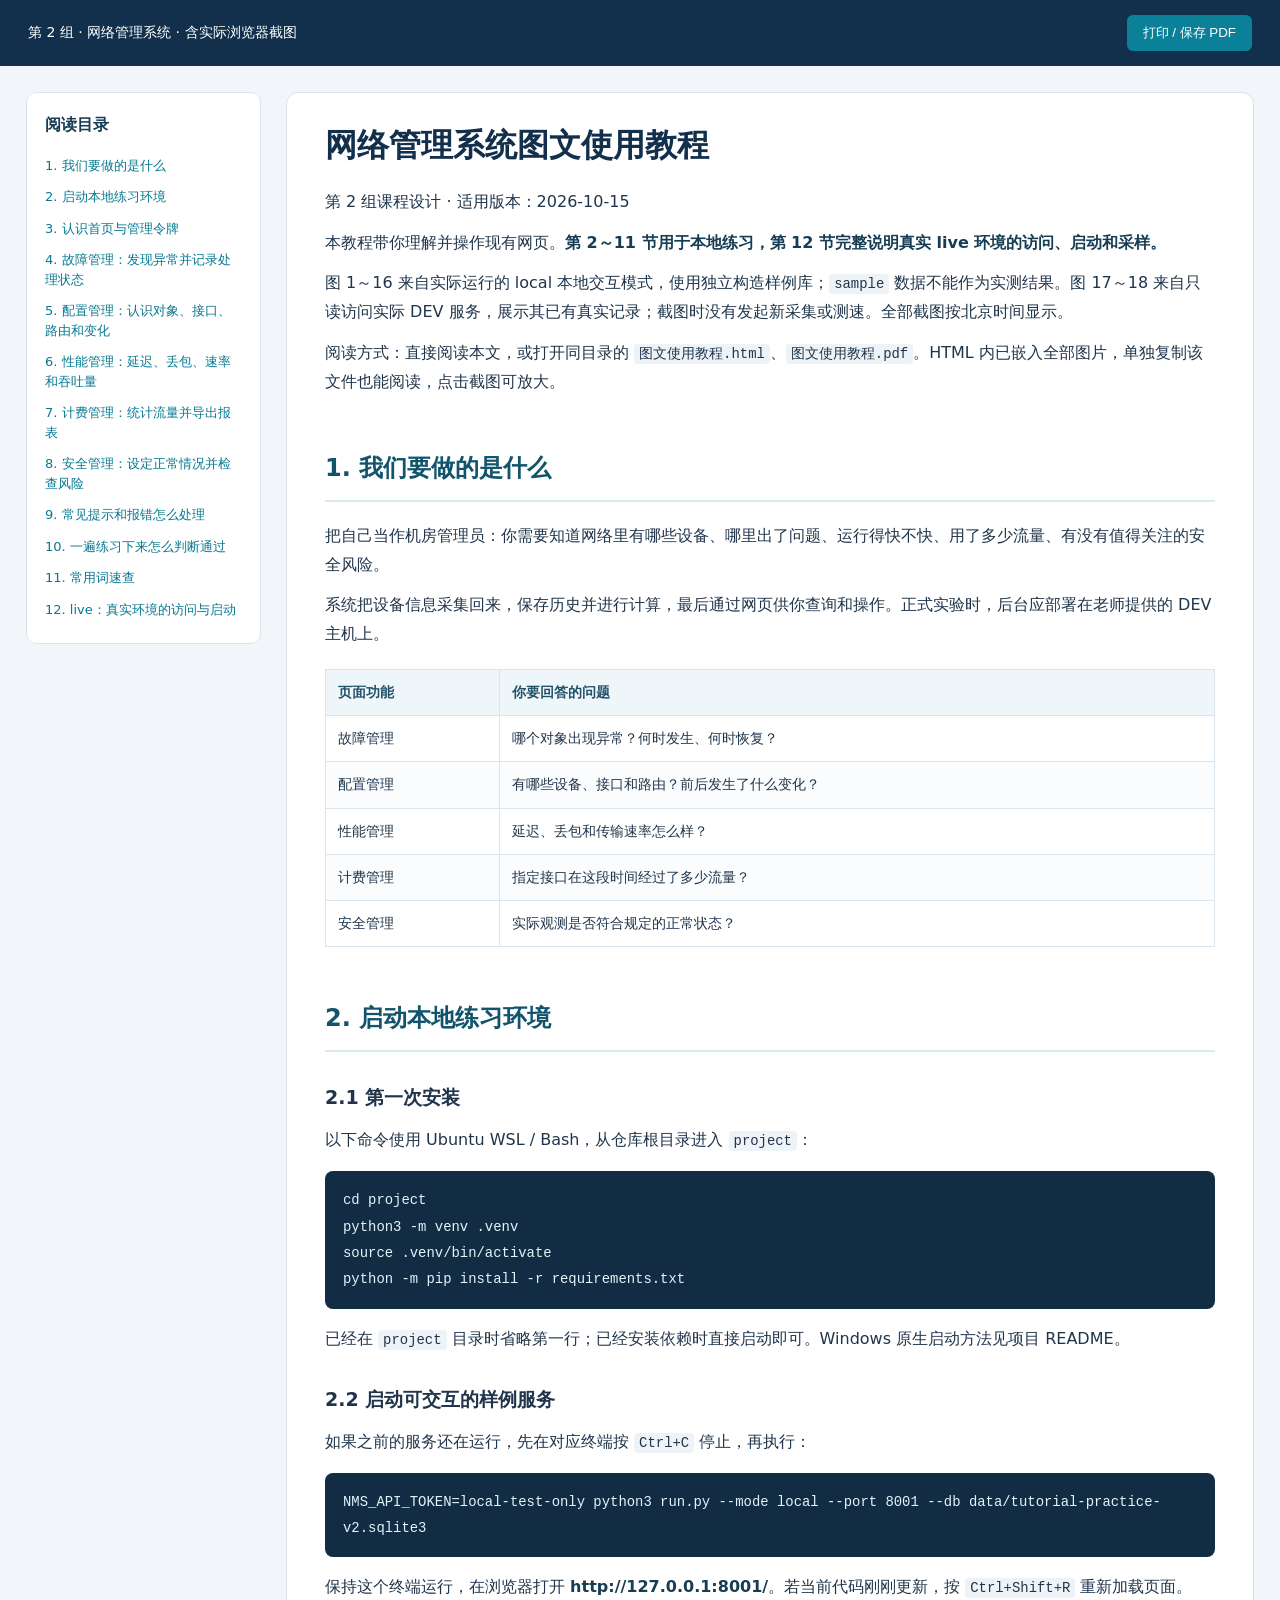
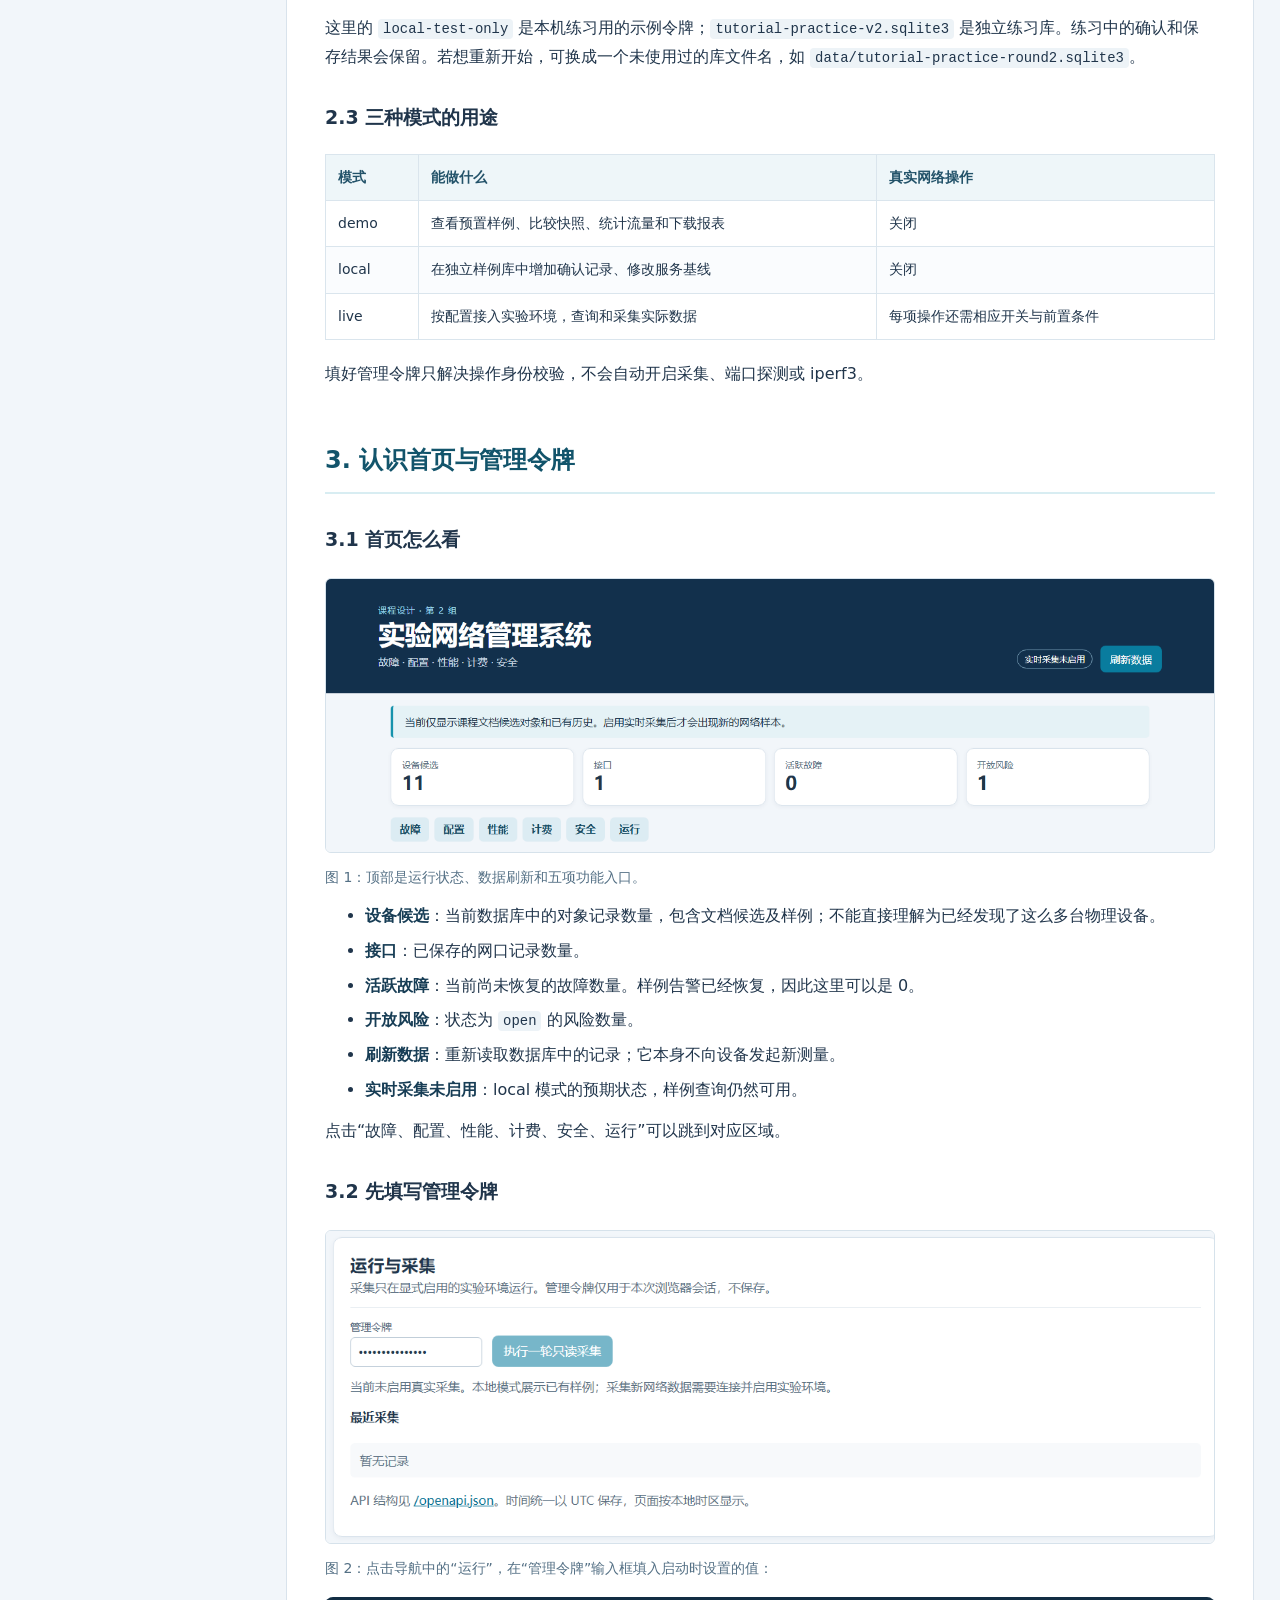
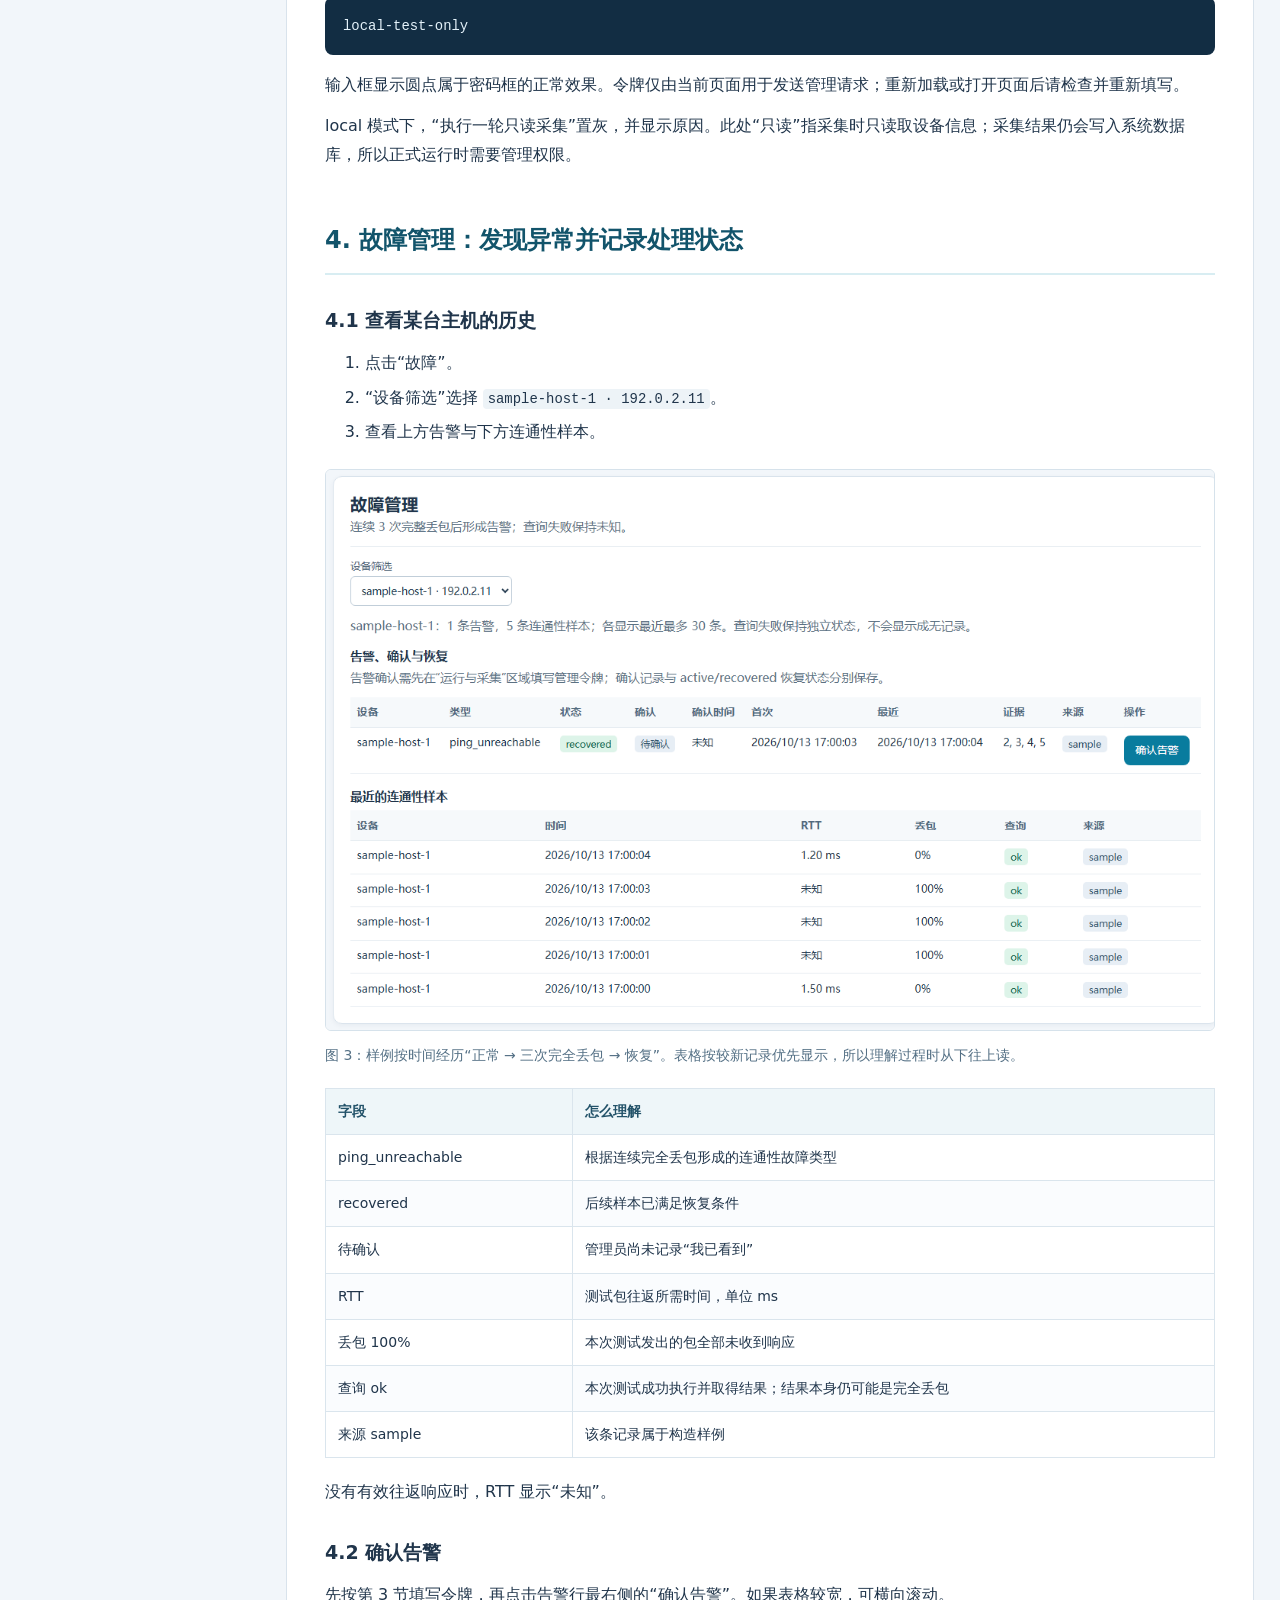
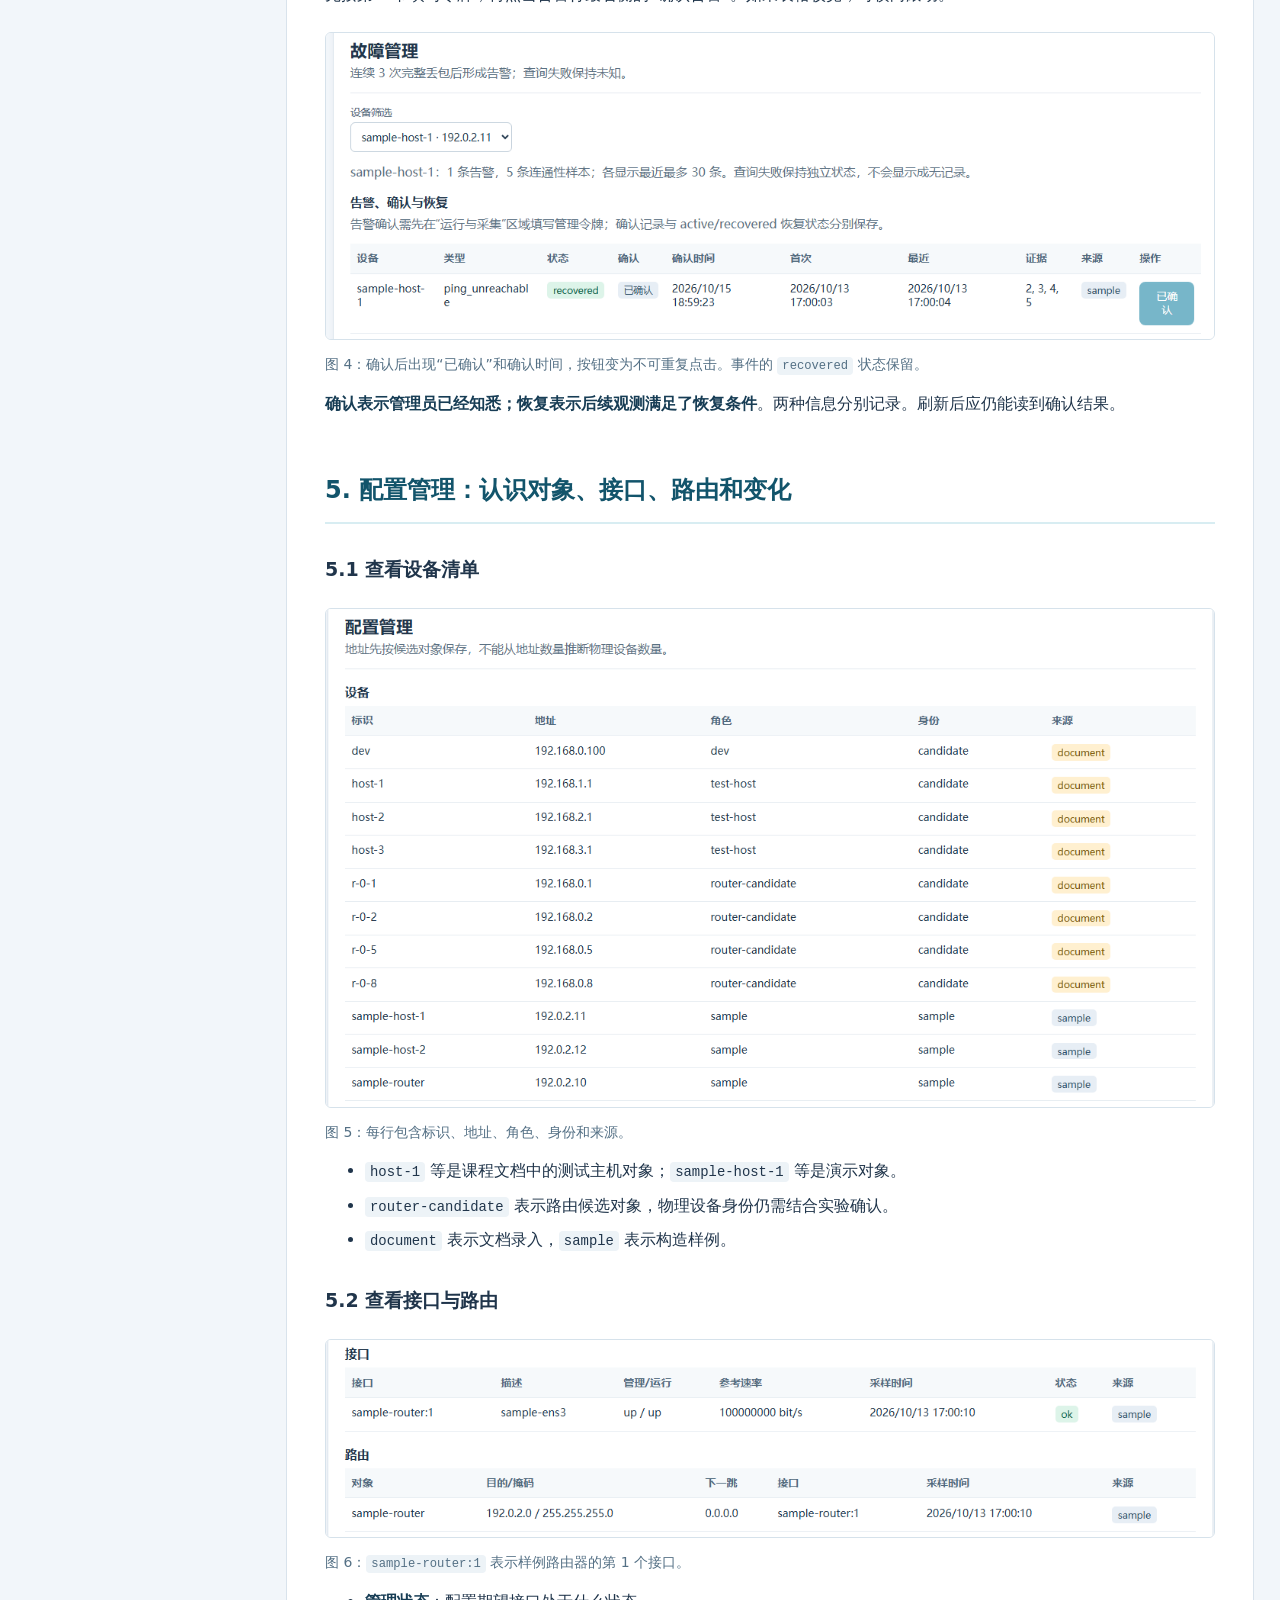
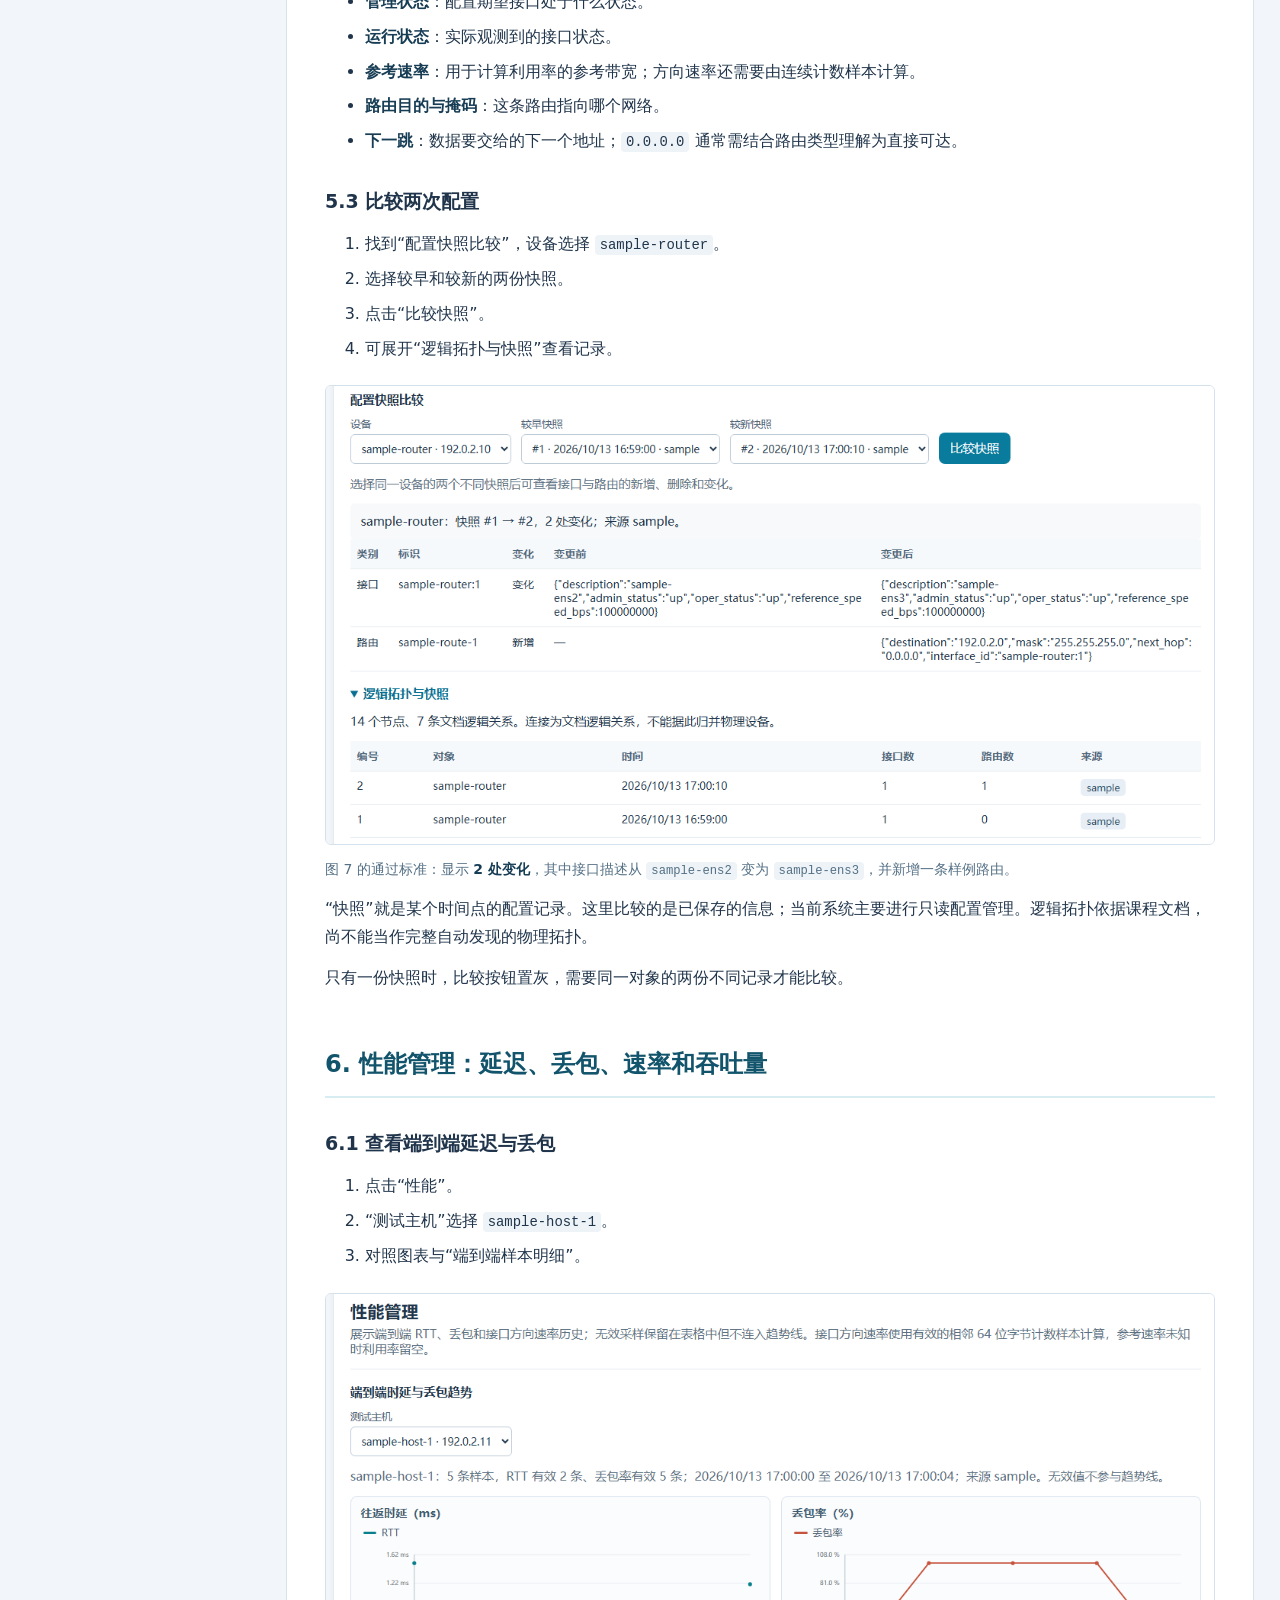
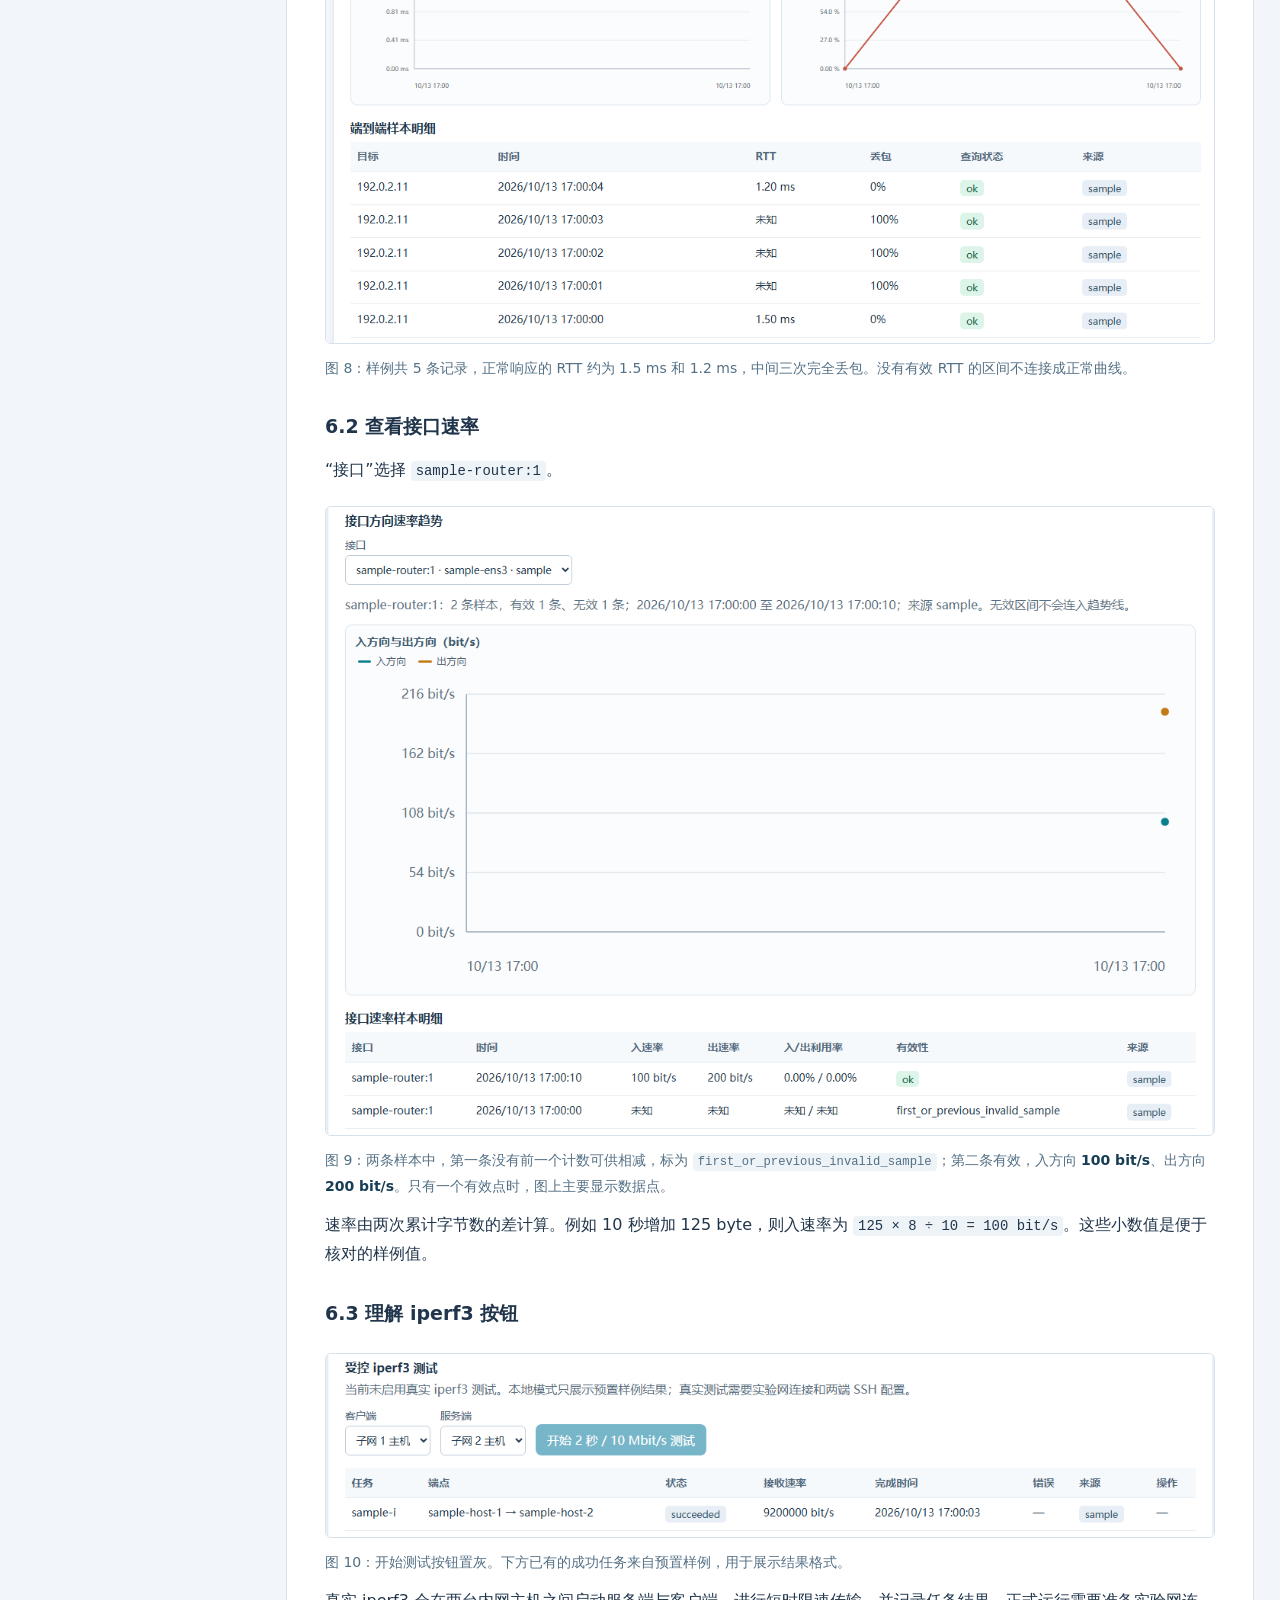
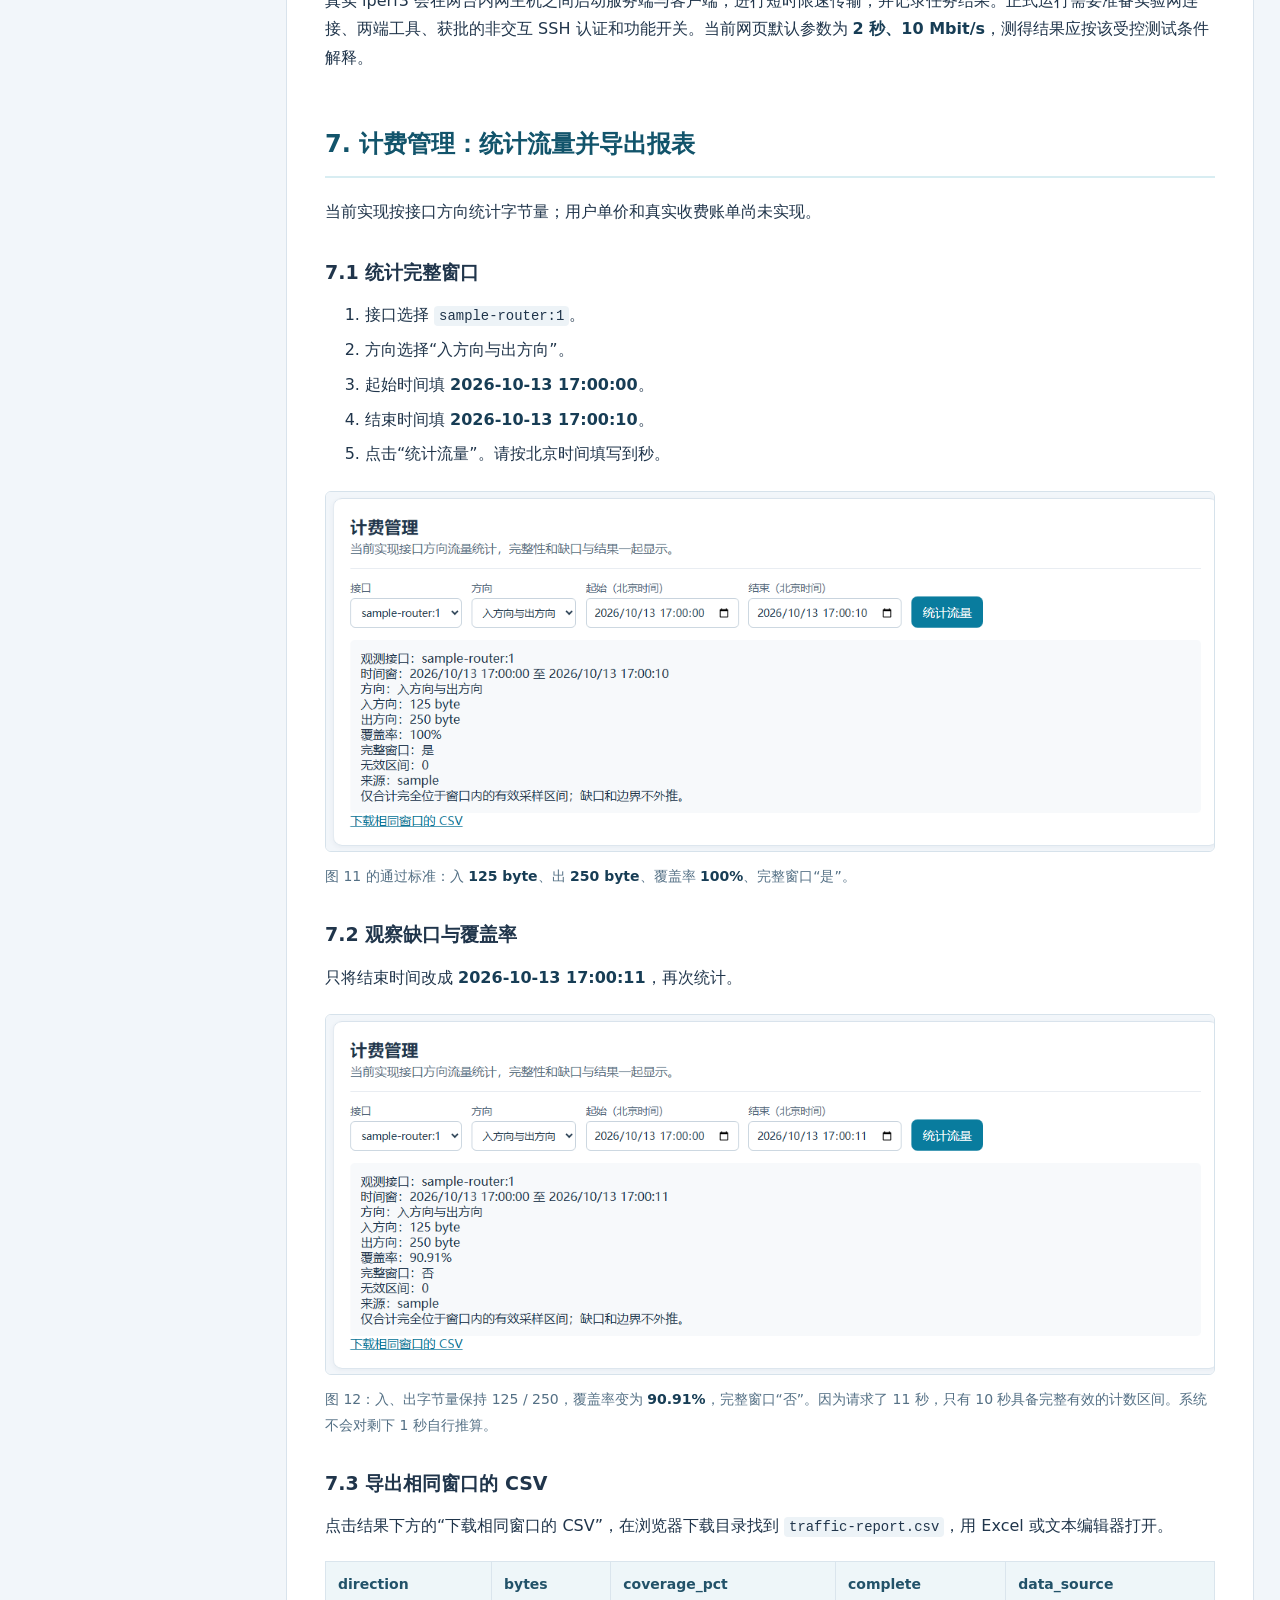
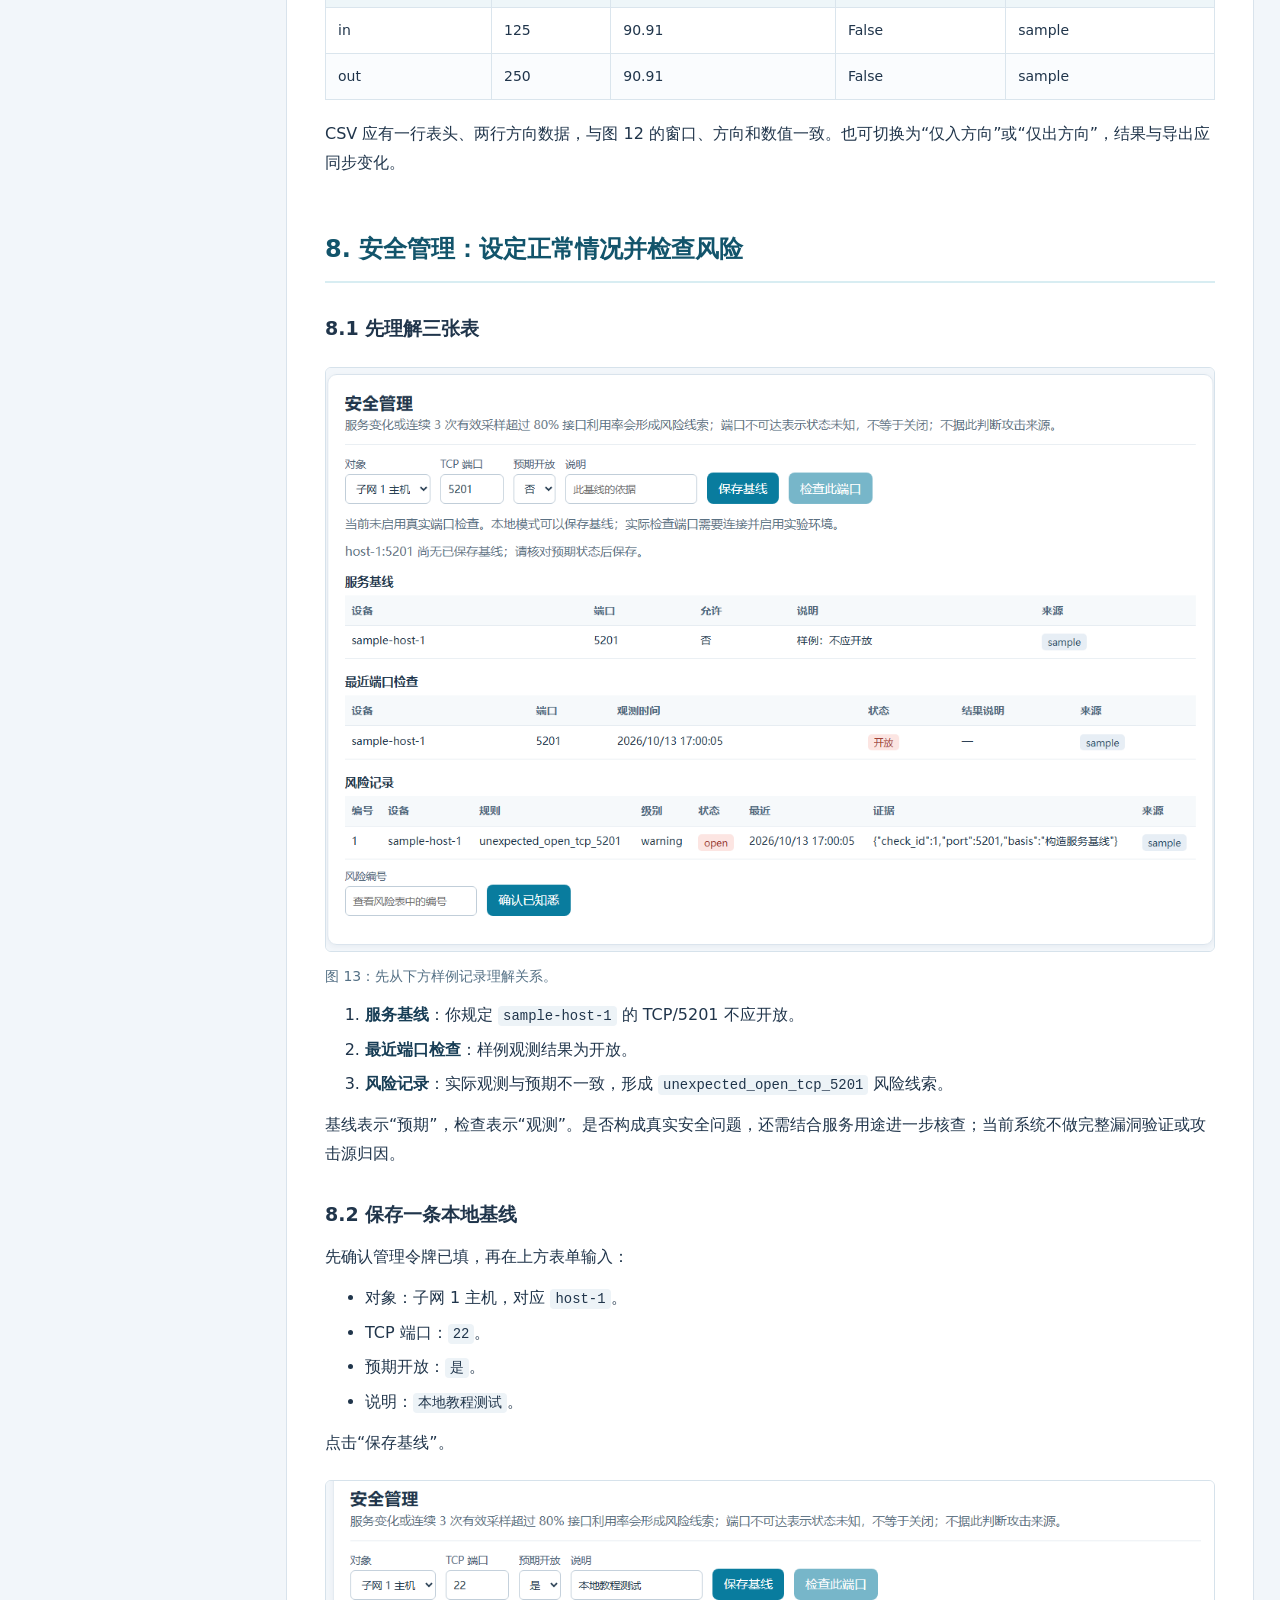
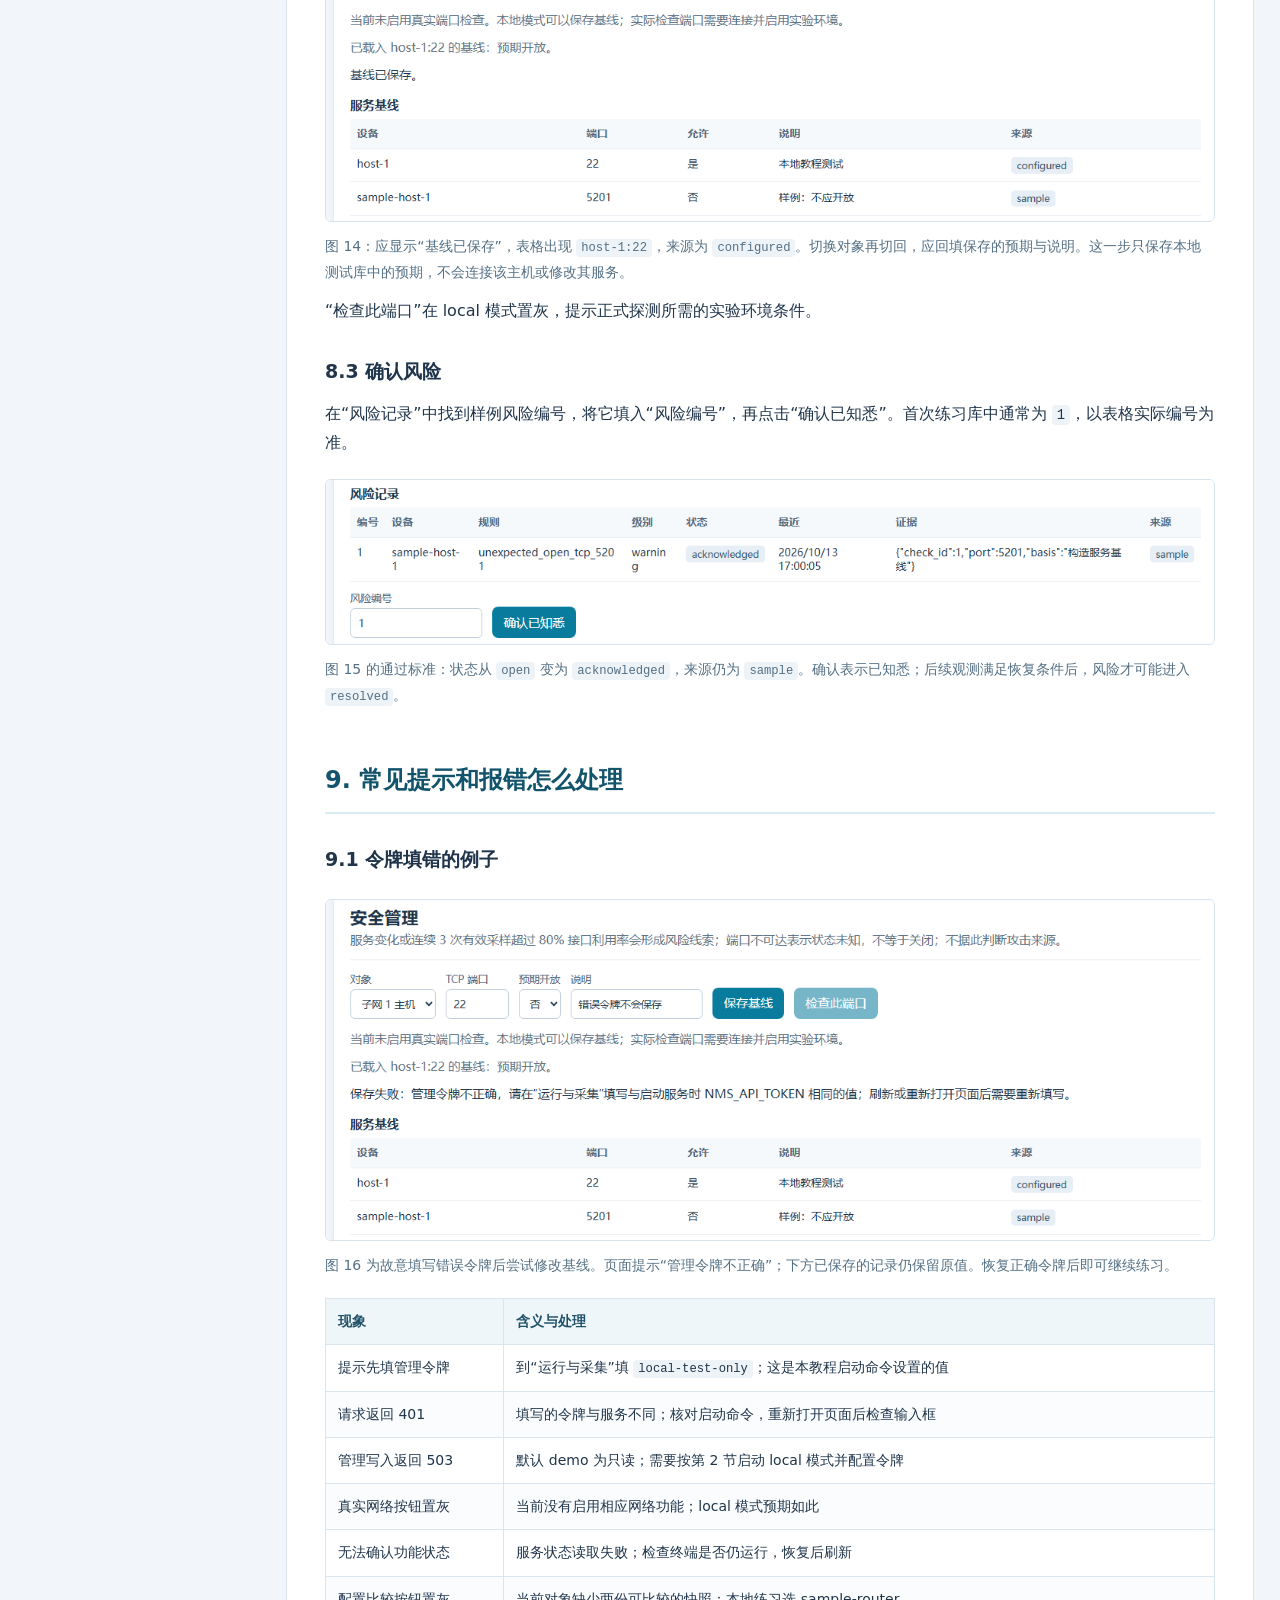
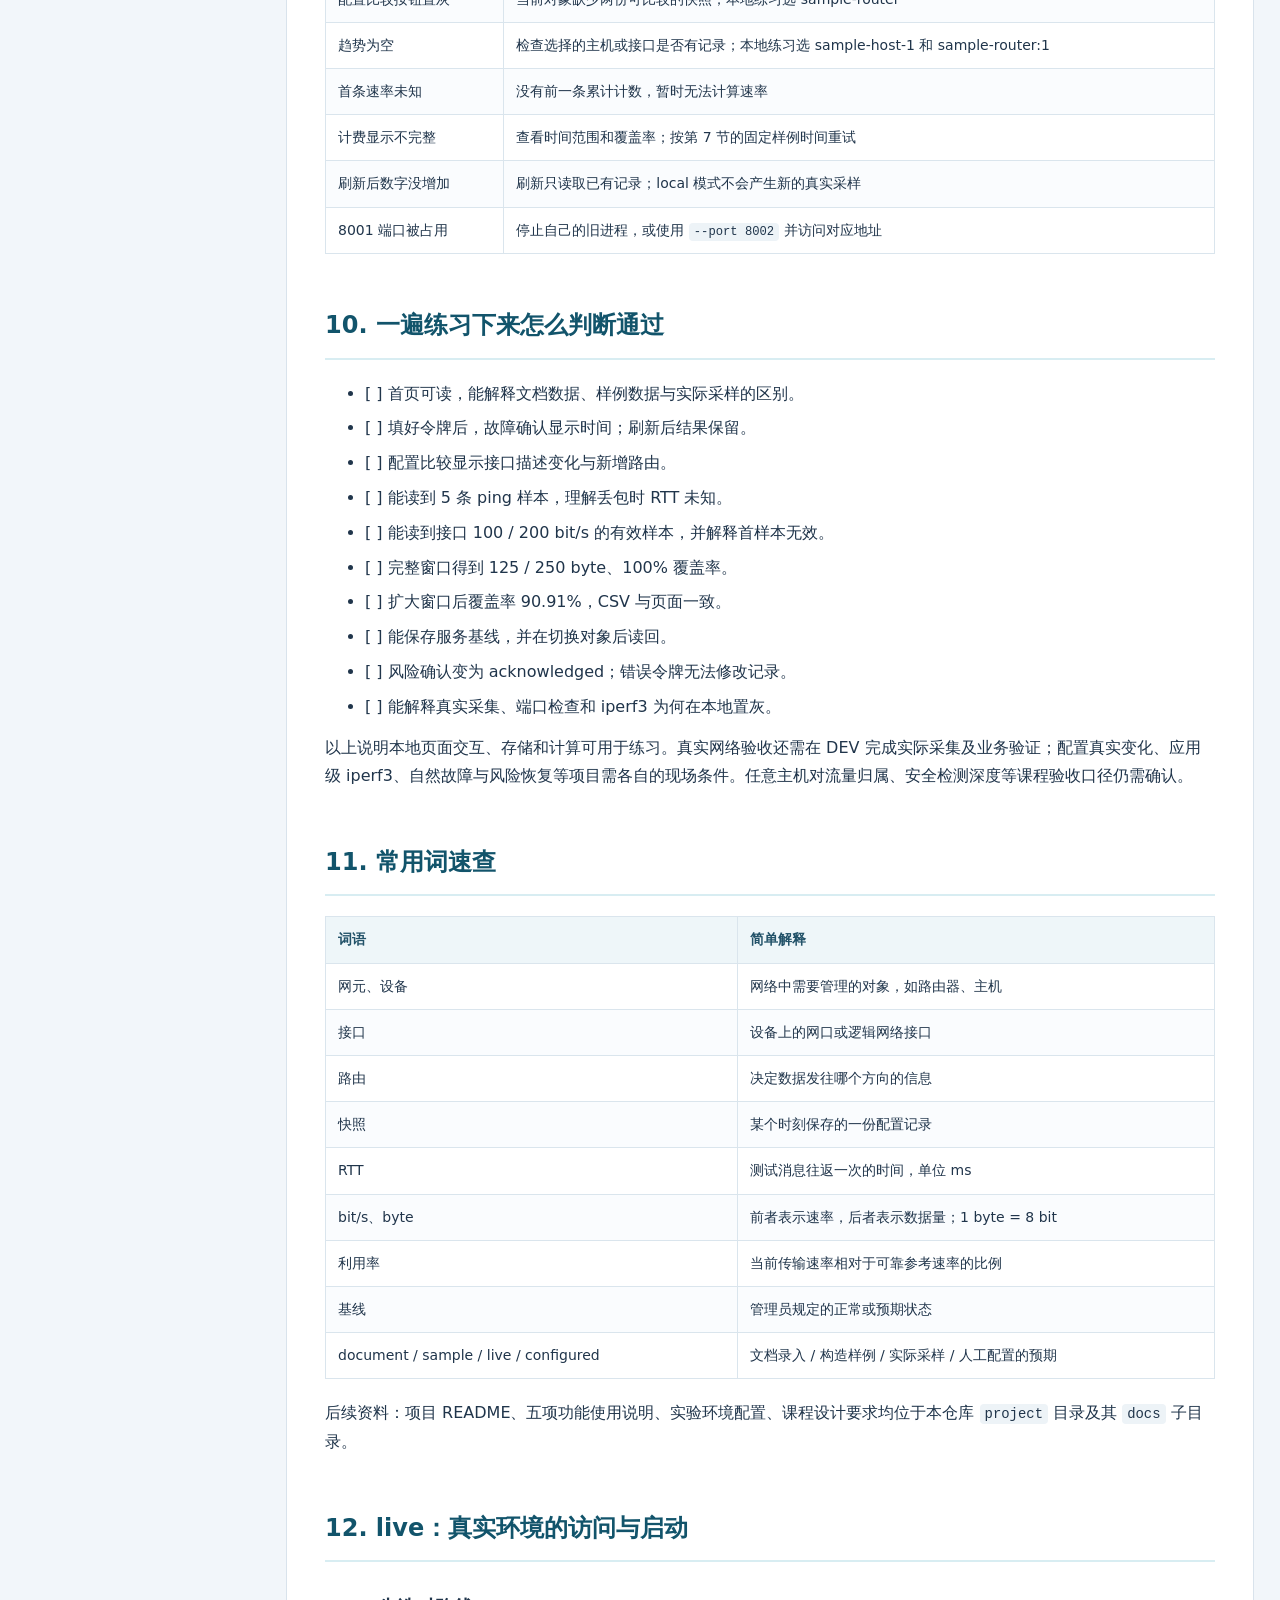
==== project/docs/图文使用教程.html @ 6d222ca1 "Add local interactive mode and team usage tutorials" ====
<!doctype html>
<html lang="zh-CN"><head><meta charset="utf-8"><meta name="viewport" content="width=device-width,initial-scale=1">
<title>网络管理系统图文使用教程 · 第 2 组</title>
<style>
:root{font-family:"Microsoft YaHei","Noto Sans CJK SC",system-ui,sans-serif;color:#20354b;background:#f2f6fa;font-size:16px;line-height:1.8}
*{box-sizing:border-box}body{margin:0}a{color:#087991;text-decoration:none}a:hover{text-decoration:underline}
.toolbar{background:#12304c;color:white;padding:15px 28px;display:flex;align-items:center;justify-content:space-between;gap:16px}
.toolbar span{font-size:14px}.toolbar button,.close{border:0;border-radius:6px;padding:9px 16px;cursor:pointer;background:#0b8199;color:white}
.layout{display:grid;grid-template-columns:235px minmax(0,1fr);max-width:1490px;margin:auto;gap:25px;padding:26px}
nav{position:sticky;top:20px;align-self:start;max-height:92vh;overflow:auto;padding:18px;background:white;border:1px solid #d9e3ec;border-radius:10px}
nav strong{display:block;margin-bottom:10px}nav a{display:block;font-size:13px;padding:6px 0;line-height:1.5}
article{min-width:0;background:white;border:1px solid #d9e3ec;border-radius:12px;padding:30px 38px}
h1{font-size:32px;line-height:1.4;margin:0 0 20px;color:#12304c}h2{font-size:24px;border-bottom:2px solid #d8edf2;padding-bottom:10px;margin:50px 0 20px;scroll-margin-top:25px;color:#12546b}h3{font-size:19px;margin:28px 0 12px}
p,ul,ol{margin:12px 0}li{margin:6px 0}strong{color:#173d55}
table{border-collapse:collapse;width:100%;font-size:14px;margin:20px 0}th,td{padding:10px 12px;border:1px solid #dae5ed;text-align:left;vertical-align:top}th{background:#eef6f9;color:#225269}tr:nth-child(even){background:#fafcfe}
code{font-family:Consolas,"Microsoft YaHei",monospace;font-size:.87em;background:#edf3f7;padding:2px 5px;border-radius:4px;overflow-wrap:anywhere}
pre{background:#122d43;color:#e4f2fa;padding:16px 18px;border-radius:8px;overflow:auto;white-space:pre-wrap;line-height:1.65}pre code{background:none;color:inherit;padding:0}
article img{display:block;width:100%;height:auto;border:1px solid #d6e2eb;border-radius:6px;cursor:zoom-in;margin:22px auto 10px}
article p:has(>img)+p{font-size:14px;color:#547085;margin-top:8px}
dialog{width:min(96vw,1450px);max-width:96vw;height:94vh;border:0;border-radius:10px;padding:15px;background:#f5f8fb;overflow:auto}dialog::backdrop{background:#0b2033cc}dialog .close{position:sticky;top:0;display:block;margin-left:auto;z-index:2}dialog img{display:block;max-width:none;margin:12px auto}
@media(max-width:950px){.layout{display:block;padding:12px}nav{position:static;max-height:none;margin-bottom:16px}article{padding:22px}h1{font-size:27px}}
@page{size:A4 portrait;margin:16mm 12mm 18mm}
@media print{html,body{background:white;color:#172c3e;font-size:10.5pt;line-height:1.6}.toolbar,nav,dialog{display:none!important}.layout{display:block;max-width:none;padding:0;margin:0}article{border:0;border-radius:0;padding:0}h1{font-size:25pt}h2{font-size:17pt;break-before:auto;break-after:avoid;margin-top:24px;padding-top:0}h2:first-of-type{margin-top:20px}h3{font-size:12.5pt;break-after:avoid}p,li{orphans:3;widows:3}table{font-size:9pt;break-inside:avoid}th,td{padding:6px 8px}pre{font-size:8.5pt;break-inside:avoid;background:#eef3f7;color:#16364e}p:has(>img){break-inside:avoid;break-after:avoid}p:has(>img)+p{break-before:avoid;font-size:9pt}article img{max-width:100%;max-height:192mm;object-fit:contain;cursor:auto;margin:12px auto 6px;border-radius:0}a{color:inherit;text-decoration:none}}
@media print{:root{background:#fff}}
</style></head><body>
<header class="toolbar"><span>第 2 组 · 网络管理系统 · 含实际浏览器截图</span><button onclick="window.print()">打印 / 保存 PDF</button></header>
<div class="layout"><nav aria-label="教程目录"><strong>阅读目录</strong><a href="#section-1">1. 我们要做的是什么</a><a href="#section-2">2. 启动本地练习环境</a><a href="#section-3">3. 认识首页与管理令牌</a><a href="#section-4">4. 故障管理：发现异常并记录处理状态</a><a href="#section-5">5. 配置管理：认识对象、接口、路由和变化</a><a href="#section-6">6. 性能管理：延迟、丢包、速率和吞吐量</a><a href="#section-7">7. 计费管理：统计流量并导出报表</a><a href="#section-8">8. 安全管理：设定正常情况并检查风险</a><a href="#section-9">9. 常见提示和报错怎么处理</a><a href="#section-10">10. 一遍练习下来怎么判断通过</a><a href="#section-11">11. 常用词速查</a><a href="#section-12">12. live：真实环境的访问与启动</a></nav><article><h1>网络管理系统图文使用教程</h1>
<p>第 2 组课程设计 · 适用版本：2026-10-15</p>
<p>本教程带你理解并操作现有网页。<strong>第 2～11 节用于本地练习，第 12 节完整说明真实 live 环境的访问、启动和采样。</strong></p>
<p>图 1～16 来自实际运行的 local 本地交互模式，使用独立构造样例库；<code>sample</code> 数据不能作为实测结果。图 17～18 来自只读访问实际 DEV 服务，展示其已有真实记录；截图时没有发起新采集或测速。全部截图按北京时间显示。</p>
<p>阅读方式：直接阅读本文，或打开同目录的 <code>图文使用教程.html</code>、<code>图文使用教程.pdf</code>。HTML 内已嵌入全部图片，单独复制该文件也能阅读，点击截图可放大。</p>
<h2 id="section-1">1. 我们要做的是什么</h2>
<p>把自己当作机房管理员：你需要知道网络里有哪些设备、哪里出了问题、运行得快不快、用了多少流量、有没有值得关注的安全风险。</p>
<p>系统把设备信息采集回来，保存历史并进行计算，最后通过网页供你查询和操作。正式实验时，后台应部署在老师提供的 DEV 主机上。</p>
<table>
<thead>
<tr>
<th>页面功能</th>
<th>你要回答的问题</th>
</tr>
</thead>
<tbody>
<tr>
<td>故障管理</td>
<td>哪个对象出现异常？何时发生、何时恢复？</td>
</tr>
<tr>
<td>配置管理</td>
<td>有哪些设备、接口和路由？前后发生了什么变化？</td>
</tr>
<tr>
<td>性能管理</td>
<td>延迟、丢包和传输速率怎么样？</td>
</tr>
<tr>
<td>计费管理</td>
<td>指定接口在这段时间经过了多少流量？</td>
</tr>
<tr>
<td>安全管理</td>
<td>实际观测是否符合规定的正常状态？</td>
</tr>
</tbody>
</table>
<h2 id="section-2">2. 启动本地练习环境</h2>
<h3>2.1 第一次安装</h3>
<p>以下命令使用 Ubuntu WSL / Bash，从仓库根目录进入 <code>project</code>：</p>
<pre><code class="language-bash">cd project
python3 -m venv .venv
source .venv/bin/activate
python -m pip install -r requirements.txt
</code></pre>
<p>已经在 <code>project</code> 目录时省略第一行；已经安装依赖时直接启动即可。Windows 原生启动方法见项目 README。</p>
<h3>2.2 启动可交互的样例服务</h3>
<p>如果之前的服务还在运行，先在对应终端按 <code>Ctrl+C</code> 停止，再执行：</p>
<pre><code class="language-bash">NMS_API_TOKEN=local-test-only python3 run.py --mode local --port 8001 --db data/tutorial-practice-v2.sqlite3
</code></pre>
<p>保持这个终端运行，在浏览器打开 <strong>http://127.0.0.1:8001/</strong>。若当前代码刚刚更新，按 <code>Ctrl+Shift+R</code> 重新加载页面。</p>
<p>这里的 <code>local-test-only</code> 是本机练习用的示例令牌；<code>tutorial-practice-v2.sqlite3</code> 是独立练习库。练习中的确认和保存结果会保留。若想重新开始，可换成一个未使用过的库文件名，如 <code>data/tutorial-practice-round2.sqlite3</code>。</p>
<h3>2.3 三种模式的用途</h3>
<table>
<thead>
<tr>
<th>模式</th>
<th>能做什么</th>
<th>真实网络操作</th>
</tr>
</thead>
<tbody>
<tr>
<td>demo</td>
<td>查看预置样例、比较快照、统计流量和下载报表</td>
<td>关闭</td>
</tr>
<tr>
<td>local</td>
<td>在独立样例库中增加确认记录、修改服务基线</td>
<td>关闭</td>
</tr>
<tr>
<td>live</td>
<td>按配置接入实验环境，查询和采集实际数据</td>
<td>每项操作还需相应开关与前置条件</td>
</tr>
</tbody>
</table>
<p>填好管理令牌只解决操作身份校验，不会自动开启采集、端口探测或 iperf3。</p>
<h2 id="section-3">3. 认识首页与管理令牌</h2>
<h3>3.1 首页怎么看</h3>
<p><img src="[data-uri]" alt="图 1：首页概览、运行状态和功能导航" title="点击放大截图；按 Esc 关闭" /></p>
<p>图 1：顶部是运行状态、数据刷新和五项功能入口。</p>
<ul>
<li><strong>设备候选</strong>：当前数据库中的对象记录数量，包含文档候选及样例；不能直接理解为已经发现了这么多台物理设备。</li>
<li><strong>接口</strong>：已保存的网口记录数量。</li>
<li><strong>活跃故障</strong>：当前尚未恢复的故障数量。样例告警已经恢复，因此这里可以是 0。</li>
<li><strong>开放风险</strong>：状态为 <code>open</code> 的风险数量。</li>
<li><strong>刷新数据</strong>：重新读取数据库中的记录；它本身不向设备发起新测量。</li>
<li><strong>实时采集未启用</strong>：local 模式的预期状态，样例查询仍然可用。</li>
</ul>
<p>点击“故障、配置、性能、计费、安全、运行”可以跳到对应区域。</p>
<h3>3.2 先填写管理令牌</h3>
<p><img src="[data-uri]" alt="图 2：运行与采集区域，令牌输入框与当前功能说明" title="点击放大截图；按 Esc 关闭" /></p>
<p>图 2：点击导航中的“运行”，在“管理令牌”输入框填入启动时设置的值：</p>
<pre><code class="language-text">local-test-only
</code></pre>
<p>输入框显示圆点属于密码框的正常效果。令牌仅由当前页面用于发送管理请求；重新加载或打开页面后请检查并重新填写。</p>
<p>local 模式下，“执行一轮只读采集”置灰，并显示原因。此处“只读”指采集时只读取设备信息；采集结果仍会写入系统数据库，所以正式运行时需要管理权限。</p>
<h2 id="section-4">4. 故障管理：发现异常并记录处理状态</h2>
<h3>4.1 查看某台主机的历史</h3>
<ol>
<li>点击“故障”。</li>
<li>“设备筛选”选择 <code>sample-host-1 · 192.0.2.11</code>。</li>
<li>查看上方告警与下方连通性样本。</li>
</ol>
<p><img src="[data-uri]" alt="图 3：筛选样例主机后的故障事件和五条 ping 历史" title="点击放大截图；按 Esc 关闭" /></p>
<p>图 3：样例按时间经历“正常 → 三次完全丢包 → 恢复”。表格按较新记录优先显示，所以理解过程时从下往上读。</p>
<table>
<thead>
<tr>
<th>字段</th>
<th>怎么理解</th>
</tr>
</thead>
<tbody>
<tr>
<td>ping_unreachable</td>
<td>根据连续完全丢包形成的连通性故障类型</td>
</tr>
<tr>
<td>recovered</td>
<td>后续样本已满足恢复条件</td>
</tr>
<tr>
<td>待确认</td>
<td>管理员尚未记录“我已看到”</td>
</tr>
<tr>
<td>RTT</td>
<td>测试包往返所需时间，单位 ms</td>
</tr>
<tr>
<td>丢包 100%</td>
<td>本次测试发出的包全部未收到响应</td>
</tr>
<tr>
<td>查询 ok</td>
<td>本次测试成功执行并取得结果；结果本身仍可能是完全丢包</td>
</tr>
<tr>
<td>来源 sample</td>
<td>该条记录属于构造样例</td>
</tr>
</tbody>
</table>
<p>没有有效往返响应时，RTT 显示“未知”。</p>
<h3>4.2 确认告警</h3>
<p>先按第 3 节填写令牌，再点击告警行最右侧的“确认告警”。如果表格较宽，可横向滚动。</p>
<p><img src="[data-uri]" alt="图 4：告警确认成功，保留恢复状态并显示确认时间" title="点击放大截图；按 Esc 关闭" /></p>
<p>图 4：确认后出现“已确认”和确认时间，按钮变为不可重复点击。事件的 <code>recovered</code> 状态保留。</p>
<p><strong>确认表示管理员已经知悉；恢复表示后续观测满足了恢复条件</strong>。两种信息分别记录。刷新后应仍能读到确认结果。</p>
<h2 id="section-5">5. 配置管理：认识对象、接口、路由和变化</h2>
<h3>5.1 查看设备清单</h3>
<p><img src="[data-uri]" alt="图 5：设备清单，包括课程文档候选和样例对象" title="点击放大截图；按 Esc 关闭" /></p>
<p>图 5：每行包含标识、地址、角色、身份和来源。</p>
<ul>
<li><code>host-1</code> 等是课程文档中的测试主机对象；<code>sample-host-1</code> 等是演示对象。</li>
<li><code>router-candidate</code> 表示路由候选对象，物理设备身份仍需结合实验确认。</li>
<li><code>document</code> 表示文档录入，<code>sample</code> 表示构造样例。</li>
</ul>
<h3>5.2 查看接口与路由</h3>
<p><img src="[data-uri]" alt="图 6：样例接口与路由记录" title="点击放大截图；按 Esc 关闭" /></p>
<p>图 6：<code>sample-router:1</code> 表示样例路由器的第 1 个接口。</p>
<ul>
<li><strong>管理状态</strong>：配置期望接口处于什么状态。</li>
<li><strong>运行状态</strong>：实际观测到的接口状态。</li>
<li><strong>参考速率</strong>：用于计算利用率的参考带宽；方向速率还需要由连续计数样本计算。</li>
<li><strong>路由目的与掩码</strong>：这条路由指向哪个网络。</li>
<li><strong>下一跳</strong>：数据要交给的下一个地址；<code>0.0.0.0</code> 通常需结合路由类型理解为直接可达。</li>
</ul>
<h3>5.3 比较两次配置</h3>
<ol>
<li>找到“配置快照比较”，设备选择 <code>sample-router</code>。</li>
<li>选择较早和较新的两份快照。</li>
<li>点击“比较快照”。</li>
<li>可展开“逻辑拓扑与快照”查看记录。</li>
</ol>
<p><img src="[data-uri]" alt="图 7：快照比较结果、文档逻辑关系与快照清单" title="点击放大截图；按 Esc 关闭" /></p>
<p>图 7 的通过标准：显示 <strong>2 处变化</strong>，其中接口描述从 <code>sample-ens2</code> 变为 <code>sample-ens3</code>，并新增一条样例路由。</p>
<p>“快照”就是某个时间点的配置记录。这里比较的是已保存的信息；当前系统主要进行只读配置管理。逻辑拓扑依据课程文档，尚不能当作完整自动发现的物理拓扑。</p>
<p>只有一份快照时，比较按钮置灰，需要同一对象的两份不同记录才能比较。</p>
<h2 id="section-6">6. 性能管理：延迟、丢包、速率和吞吐量</h2>
<h3>6.1 查看端到端延迟与丢包</h3>
<ol>
<li>点击“性能”。</li>
<li>“测试主机”选择 <code>sample-host-1</code>。</li>
<li>对照图表与“端到端样本明细”。</li>
</ol>
<p><img src="[data-uri]" alt="图 8：样例主机的延迟、丢包趋势和样本明细" title="点击放大截图；按 Esc 关闭" /></p>
<p>图 8：样例共 5 条记录，正常响应的 RTT 约为 1.5 ms 和 1.2 ms，中间三次完全丢包。没有有效 RTT 的区间不连接成正常曲线。</p>
<h3>6.2 查看接口速率</h3>
<p>“接口”选择 <code>sample-router:1</code>。</p>
<p><img src="[data-uri]" alt="图 9：接口速率图和有效性说明" title="点击放大截图；按 Esc 关闭" /></p>
<p>图 9：两条样本中，第一条没有前一个计数可供相减，标为 <code>first_or_previous_invalid_sample</code>；第二条有效，入方向 <strong>100 bit/s</strong>、出方向 <strong>200 bit/s</strong>。只有一个有效点时，图上主要显示数据点。</p>
<p>速率由两次累计字节数的差计算。例如 10 秒增加 125 byte，则入速率为 <code>125 × 8 ÷ 10 = 100 bit/s</code>。这些小数值是便于核对的样例值。</p>
<h3>6.3 理解 iperf3 按钮</h3>
<p><img src="[data-uri]" alt="图 10：本地模式下的 iperf3 提示与预置任务结果" title="点击放大截图；按 Esc 关闭" /></p>
<p>图 10：开始测试按钮置灰。下方已有的成功任务来自预置样例，用于展示结果格式。</p>
<p>真实 iperf3 会在两台内网主机之间启动服务端与客户端，进行短时限速传输，并记录任务结果。正式运行需要准备实验网连接、两端工具、获批的非交互 SSH 认证和功能开关。当前网页默认参数为 <strong>2 秒、10 Mbit/s</strong>，测得结果应按该受控测试条件解释。</p>
<h2 id="section-7">7. 计费管理：统计流量并导出报表</h2>
<p>当前实现按接口方向统计字节量；用户单价和真实收费账单尚未实现。</p>
<h3>7.1 统计完整窗口</h3>
<ol>
<li>接口选择 <code>sample-router:1</code>。</li>
<li>方向选择“入方向与出方向”。</li>
<li>起始时间填 <strong>2026-10-13 17:00:00</strong>。</li>
<li>结束时间填 <strong>2026-10-13 17:00:10</strong>。</li>
<li>点击“统计流量”。请按北京时间填写到秒。</li>
</ol>
<p><img src="[data-uri]" alt="图 11：10 秒完整窗口的流量统计" title="点击放大截图；按 Esc 关闭" /></p>
<p>图 11 的通过标准：入 <strong>125 byte</strong>、出 <strong>250 byte</strong>、覆盖率 <strong>100%</strong>、完整窗口“是”。</p>
<h3>7.2 观察缺口与覆盖率</h3>
<p>只将结束时间改成 <strong>2026-10-13 17:00:11</strong>，再次统计。</p>
<p><img src="[data-uri]" alt="图 12：扩大窗口后，字节量保持不变并标记覆盖不足" title="点击放大截图；按 Esc 关闭" /></p>
<p>图 12：入、出字节量保持 125 / 250，覆盖率变为 <strong>90.91%</strong>，完整窗口“否”。因为请求了 11 秒，只有 10 秒具备完整有效的计数区间。系统不会对剩下 1 秒自行推算。</p>
<h3>7.3 导出相同窗口的 CSV</h3>
<p>点击结果下方的“下载相同窗口的 CSV”，在浏览器下载目录找到 <code>traffic-report.csv</code>，用 Excel 或文本编辑器打开。</p>
<table>
<thead>
<tr>
<th>direction</th>
<th>bytes</th>
<th>coverage_pct</th>
<th>complete</th>
<th>data_source</th>
</tr>
</thead>
<tbody>
<tr>
<td>in</td>
<td>125</td>
<td>90.91</td>
<td>False</td>
<td>sample</td>
</tr>
<tr>
<td>out</td>
<td>250</td>
<td>90.91</td>
<td>False</td>
<td>sample</td>
</tr>
</tbody>
</table>
<p>CSV 应有一行表头、两行方向数据，与图 12 的窗口、方向和数值一致。也可切换为“仅入方向”或“仅出方向”，结果与导出应同步变化。</p>
<h2 id="section-8">8. 安全管理：设定正常情况并检查风险</h2>
<h3>8.1 先理解三张表</h3>
<p><img src="[data-uri]" alt="图 13：服务基线、端口观测和风险记录" title="点击放大截图；按 Esc 关闭" /></p>
<p>图 13：先从下方样例记录理解关系。</p>
<ol>
<li><strong>服务基线</strong>：你规定 <code>sample-host-1</code> 的 TCP/5201 不应开放。</li>
<li><strong>最近端口检查</strong>：样例观测结果为开放。</li>
<li><strong>风险记录</strong>：实际观测与预期不一致，形成 <code>unexpected_open_tcp_5201</code> 风险线索。</li>
</ol>
<p>基线表示“预期”，检查表示“观测”。是否构成真实安全问题，还需结合服务用途进一步核查；当前系统不做完整漏洞验证或攻击源归因。</p>
<h3>8.2 保存一条本地基线</h3>
<p>先确认管理令牌已填，再在上方表单输入：</p>
<ul>
<li>对象：子网 1 主机，对应 <code>host-1</code>。</li>
<li>TCP 端口：<code>22</code>。</li>
<li>预期开放：<code>是</code>。</li>
<li>说明：<code>本地教程测试</code>。</li>
</ul>
<p>点击“保存基线”。</p>
<p><img src="[data-uri]" alt="图 14：基线保存后，表格与已载入状态同步" title="点击放大截图；按 Esc 关闭" /></p>
<p>图 14：应显示“基线已保存”，表格出现 <code>host-1:22</code>，来源为 <code>configured</code>。切换对象再切回，应回填保存的预期与说明。这一步只保存本地测试库中的预期，不会连接该主机或修改其服务。</p>
<p>“检查此端口”在 local 模式置灰，提示正式探测所需的实验环境条件。</p>
<h3>8.3 确认风险</h3>
<p>在“风险记录”中找到样例风险编号，将它填入“风险编号”，再点击“确认已知悉”。首次练习库中通常为 <code>1</code>，以表格实际编号为准。</p>
<p><img src="[data-uri]" alt="图 15：风险确认后状态变为 acknowledged" title="点击放大截图；按 Esc 关闭" /></p>
<p>图 15 的通过标准：状态从 <code>open</code> 变为 <code>acknowledged</code>，来源仍为 <code>sample</code>。确认表示已知悉；后续观测满足恢复条件后，风险才可能进入 <code>resolved</code>。</p>
<h2 id="section-9">9. 常见提示和报错怎么处理</h2>
<h3>9.1 令牌填错的例子</h3>
<p><img src="[data-uri]" alt="图 16：错误令牌被拒绝，原基线保持不变" title="点击放大截图；按 Esc 关闭" /></p>
<p>图 16 为故意填写错误令牌后尝试修改基线。页面提示“管理令牌不正确”；下方已保存的记录仍保留原值。恢复正确令牌后即可继续练习。</p>
<table>
<thead>
<tr>
<th>现象</th>
<th>含义与处理</th>
</tr>
</thead>
<tbody>
<tr>
<td>提示先填管理令牌</td>
<td>到“运行与采集”填 <code>local-test-only</code>；这是本教程启动命令设置的值</td>
</tr>
<tr>
<td>请求返回 401</td>
<td>填写的令牌与服务不同；核对启动命令，重新打开页面后检查输入框</td>
</tr>
<tr>
<td>管理写入返回 503</td>
<td>默认 demo 为只读；需要按第 2 节启动 local 模式并配置令牌</td>
</tr>
<tr>
<td>真实网络按钮置灰</td>
<td>当前没有启用相应网络功能；local 模式预期如此</td>
</tr>
<tr>
<td>无法确认功能状态</td>
<td>服务状态读取失败；检查终端是否仍运行，恢复后刷新</td>
</tr>
<tr>
<td>配置比较按钮置灰</td>
<td>当前对象缺少两份可比较的快照；本地练习选 sample-router</td>
</tr>
<tr>
<td>趋势为空</td>
<td>检查选择的主机或接口是否有记录；本地练习选 sample-host-1 和 sample-router:1</td>
</tr>
<tr>
<td>首条速率未知</td>
<td>没有前一条累计计数，暂时无法计算速率</td>
</tr>
<tr>
<td>计费显示不完整</td>
<td>查看时间范围和覆盖率；按第 7 节的固定样例时间重试</td>
</tr>
<tr>
<td>刷新后数字没增加</td>
<td>刷新只读取已有记录；local 模式不会产生新的真实采样</td>
</tr>
<tr>
<td>8001 端口被占用</td>
<td>停止自己的旧进程，或使用 <code>--port 8002</code> 并访问对应地址</td>
</tr>
</tbody>
</table>
<h2 id="section-10">10. 一遍练习下来怎么判断通过</h2>
<ul>
<li>[ ] 首页可读，能解释文档数据、样例数据与实际采样的区别。</li>
<li>[ ] 填好令牌后，故障确认显示时间；刷新后结果保留。</li>
<li>[ ] 配置比较显示接口描述变化与新增路由。</li>
<li>[ ] 能读到 5 条 ping 样本，理解丢包时 RTT 未知。</li>
<li>[ ] 能读到接口 100 / 200 bit/s 的有效样本，并解释首样本无效。</li>
<li>[ ] 完整窗口得到 125 / 250 byte、100% 覆盖率。</li>
<li>[ ] 扩大窗口后覆盖率 90.91%，CSV 与页面一致。</li>
<li>[ ] 能保存服务基线，并在切换对象后读回。</li>
<li>[ ] 风险确认变为 acknowledged；错误令牌无法修改记录。</li>
<li>[ ] 能解释真实采集、端口检查和 iperf3 为何在本地置灰。</li>
</ul>
<p>以上说明本地页面交互、存储和计算可用于练习。真实网络验收还需在 DEV 完成实际采集及业务验证；配置真实变化、应用级 iperf3、自然故障与风险恢复等项目需各自的现场条件。任意主机对流量归属、安全检测深度等课程验收口径仍需确认。</p>
<h2 id="section-11">11. 常用词速查</h2>
<table>
<thead>
<tr>
<th>词语</th>
<th>简单解释</th>
</tr>
</thead>
<tbody>
<tr>
<td>网元、设备</td>
<td>网络中需要管理的对象，如路由器、主机</td>
</tr>
<tr>
<td>接口</td>
<td>设备上的网口或逻辑网络接口</td>
</tr>
<tr>
<td>路由</td>
<td>决定数据发往哪个方向的信息</td>
</tr>
<tr>
<td>快照</td>
<td>某个时刻保存的一份配置记录</td>
</tr>
<tr>
<td>RTT</td>
<td>测试消息往返一次的时间，单位 ms</td>
</tr>
<tr>
<td>bit/s、byte</td>
<td>前者表示速率，后者表示数据量；1 byte = 8 bit</td>
</tr>
<tr>
<td>利用率</td>
<td>当前传输速率相对于可靠参考速率的比例</td>
</tr>
<tr>
<td>基线</td>
<td>管理员规定的正常或预期状态</td>
</tr>
<tr>
<td>document / sample / live / configured</td>
<td>文档录入 / 构造样例 / 实际采样 / 人工配置的预期</td>
</tr>
</tbody>
</table>
<p>后续资料：项目 README、五项功能使用说明、实验环境配置、课程设计要求均位于本仓库 <code>project</code> 目录及其 <code>docs</code> 子目录。</p>
<h2 id="section-12">12. live：真实环境的访问与启动</h2>
<h3>12.1 先选对路线</h3>
<table>
<thead>
<tr>
<th>你要做什么</th>
<th>操作路线</th>
</tr>
</thead>
<tbody>
<tr>
<td>使用组内已经部署在 DEV 的真实系统</td>
<td>路线 A：在自己电脑建立 SSH 转发，浏览器访问已有后台</td>
</tr>
<tr>
<td>在另一台能访问实验内网的 Linux 上运行自己的采集系统</td>
<td>路线 B：准备源码、配置文件和独立实验库，再启动 live</td>
</tr>
<tr>
<td>只练习网页，暂时没有实验网权限</td>
<td>第 2 节的 local 模式</td>
</tr>
</tbody>
</table>
<p>端口号只是访问地址。此前本机 8000 转发到 DEV、本机 8001 用于样例；这不是端口本身的固定含义。本节统一用 <strong>18000 访问已有 DEV</strong>、<strong>8002 运行自己的 live 后台</strong>，方便区分。</p>
<h3>12.2 路线 A：访问已经部署的 DEV</h3>
<p><strong>这条路线不需要在访问者电脑上安装 Python 或启动 run.py</strong>。DEV 上的服务由 systemd 持续管理，访问者准备自己的 SSH 通路和浏览器即可。</p>
<p>第一步，使用第二组实际连接信息：</p>
<table>
<thead>
<tr>
<th>项目</th>
<th>第 2 组当前配置</th>
</tr>
</thead>
<tbody>
<tr>
<td>DEV SSH 入口</td>
<td><code>240a:a019::100</code>，TCP/22</td>
</tr>
<tr>
<td>SSH 用户</td>
<td><code>root</code></td>
</tr>
<tr>
<td>SSH 密码</td>
<td>课程说明中“第 2 组”的登录口令</td>
</tr>
<tr>
<td>DEV 内网地址</td>
<td><code>192.168.0.100</code></td>
</tr>
<tr>
<td>DEV 网页</td>
<td>远端仅监听 <code>127.0.0.1:8000</code></td>
</tr>
</tbody>
</table>
<p>当前这台电脑已验证的代理是 Windows WARP SOCKS5 <code>127.0.0.1:40000</code>。使用已有 SSH 配置时，沿用相同的 ProxyCommand 和固定主机密钥记录；新电脑需要先准备自己到上述入口的网络通路。</p>
<p>第二步，在自己电脑的 WSL / Bash 执行转发命令，账号和入口已经填好：</p>
<pre><code class="language-bash">ssh -N -T -o ExitOnForwardFailure=yes \
  -o ServerAliveInterval=20 \
  -L 127.0.0.1:18000:127.0.0.1:8000 \
  root@240a:a019::100
</code></pre>
<p>这里的含义是“本机 18000 → DEV 本机 8000”。命令适用于本机 IPv6 已可达或 SSH 已配置 ProxyCommand 的环境；需要 WARP / SOCKS5 时，保留成功登录所用的代理配置。仅打开 SOCKS5 端口不会让裸 <code>ssh</code> 自动使用代理。</p>
<p>保持 SSH 终端运行，浏览器打开 <strong>http://127.0.0.1:18000/</strong>。这台电脑原先已经可用的 <strong>http://127.0.0.1:8000/</strong> 也可继续使用，无需重复创建已有转发。关闭 SSH 只会断开本机访问，远端服务与历史数据库仍保留。</p>
<p><img src="[data-uri]" alt="图 17：实际 DEV 的首页，真实采集已启用" title="点击放大截图；按 Esc 关闭" /></p>
<p>图 17：这是实际 DEV 的只读截图。页面显示采集已启用，接口等内容来自已有记录；打开页面和刷新都不会自行产生本轮测量。</p>
<p>第三步，取得并填写 <strong>DEV 服务的管理令牌</strong>。由蒋天乐提供，或登录 DEV 按下面方法读取；它与课程 SSH 登录口令、SNMP community、本地 <code>local-test-only</code> 示例令牌分别配置。未取得管理令牌时仍可查看历史记录。</p>
<p>维护者已经登录 DEV 时，可只读查看现有配置：</p>
<pre><code class="language-bash">sudo less /etc/nms-team2/nms.env
</code></pre>
<p>查找 <code>NMS_API_TOKEN=</code>，复制等号后面的值，去掉包裹值的引号，粘贴到网页“管理令牌”框。按 <code>q</code> 退出查看；读取现有值无需修改文件或重启服务。普通访问者向维护者取得令牌，Git 仓库和 <code>.env.example</code> 不保存实际令牌。</p>
<p><img src="[data-uri]" alt="图 18：实际 DEV 的运行区域与最近一轮采集记录" title="点击放大截图；按 Esc 关闭" /></p>
<p>图 18：截图中的输入框未填真实令牌，最近一轮仍为历史 run 9；截图只读，没有点击采集。实际操作时，在“管理令牌”输入框填 DEV 的值，再点击“执行一轮只读采集”。</p>
<p>等待采集结束，检查新增运行编号、时间及每个目标的结果。完整结束后再执行下一轮，为速率计算取得相邻计数样本。真实数据的主机选择 <code>host-1</code> 等，接口以实际下拉选项为准；<code>sample-host-1</code> 属于本地练习。</p>
<h3>12.3 路线 B：从源码启动自己的 live 后台</h3>
<p><strong>运行后台的机器本身必须能访问课程内网</strong>。仅通过 SSH 转发打开远程网页，不会自动让本机 Python 的 SNMP 和 ping 接入课程内网。普通同学电脑需要使用已有 DEV 时，选择路线 A。</p>
<p>在具备实验内网访问条件的 Linux / WSL / DEV 上，准备本仓库源码与 Python 依赖，进入 <code>project</code> 目录。缺少 pip 或外网下载条件的 DEV，按仓库部署文档准备离线依赖。</p>
<p>第一步，保留现有配置文件；没有 <code>.env</code> 时才复制模板：</p>
<pre><code class="language-bash">test -e .env || cp .env.example .env
</code></pre>
<p>第二步，用编辑器修改 <code>.env</code>，写入或合并以下内容。SNMP 使用本组已实测可读的 <code>public</code>；是否为课程正式指定凭据仍待确认：</p>
<pre><code class="language-dotenv">NMS_ENABLE_LIVE=1
NMS_SNMP_COMMUNITY=public
NMS_POLL_INTERVAL=0
NMS_ENABLE_SERVICE_PROBE=0
NMS_ENABLE_IPERF3=0
</code></pre>
<p>继续执行以下命令：保留 <code>.env</code> 中已有的管理令牌，没有时自动生成并保存。输出用于自己新启动的后台，不会改变已有 DEV 的管理令牌：</p>
<pre><code class="language-bash">python3 - &lt;&lt;'PY'
from dotenv import dotenv_values, set_key
from secrets import token_urlsafe

token = dotenv_values('.env').get('NMS_API_TOKEN') or token_urlsafe(32)
set_key('.env', 'NMS_API_TOKEN', token)
print('本后台管理令牌：', token)
PY
</code></pre>
<p>第三步，启动 live；WSL 源码在 <code>/mnt/c</code> 时，推荐将实验库放在 Linux 用户目录，方便以后创建权限合格的迁移备份：</p>
<pre><code class="language-bash">NMS_DB=&quot;$HOME/.local/share/nms-team2/live.sqlite3&quot; \
  python3 run.py --mode live --port 8002
</code></pre>
<p>保持终端运行，打开 <strong>http://127.0.0.1:8002/</strong>。这条命令不会装载样例。全新库最初只有课程文档候选，接口和实际历史在采集成功后出现。</p>
<p>第四步，在另一个终端检查：</p>
<pre><code class="language-bash">curl --noproxy '*' --fail http://127.0.0.1:8002/api/v1/health
</code></pre>
<table>
<thead>
<tr>
<th>字段</th>
<th>预期含义</th>
</tr>
</thead>
<tbody>
<tr>
<td>database = ok</td>
<td>当前实验库可读取</td>
</tr>
<tr>
<td>live_enabled = true</td>
<td>允许执行登记目标的真实采集</td>
</tr>
<tr>
<td>snmp_configured = true</td>
<td>已提供 community；是否正确仍需实际设备响应确认</td>
</tr>
<tr>
<td>poll_interval_s = 0</td>
<td>按本教程手动采集，后台不周期执行</td>
</tr>
<tr>
<td>service_probe_enabled = false</td>
<td>尚未启用真实端口探测</td>
</tr>
<tr>
<td>iperf3_enabled = false</td>
<td>尚未启用真实吞吐量任务</td>
</tr>
</tbody>
</table>
<p>第五步，将自己 <code>.env</code> 中的管理令牌填入网页，然后连续执行采集并核对结果。真实数据的时间和数值取决于实测情况，不使用第 7 节样例的固定日期与 125/250 byte 结果。</p>
<p>启动器自动读取 <code>project/.env</code>；终端已设置的同名环境变量优先，命令行 <code>--db</code> 优先于 <code>NMS_DB</code>。<code>--mode live</code>、<code>NMS_ENABLE_LIVE=1</code>、网络可达和正确凭据分别承担不同作用，需要同时满足采集条件。</p>
<h3>12.4 已有 DEV 服务怎样启动或重启</h3>
<p>以下命令在<strong>已经登录 DEV 的终端</strong>执行，用于已完成 systemd 部署的机器：</p>
<pre><code class="language-bash">sudo systemctl status --no-pager nms-team2
sudo systemctl start nms-team2
</code></pre>
<p>DEV 维护者修改 <code>/etc/nms-team2/nms.env</code> 后，执行：</p>
<pre><code class="language-bash">sudo systemctl restart nms-team2
</code></pre>
<table>
<thead>
<tr>
<th>运行方式</th>
<th>读取的配置</th>
<th>数据位置</th>
</tr>
</thead>
<tbody>
<tr>
<td>本机或源码目录运行 run.py</td>
<td>该项目的 <code>.env</code> 和终端环境变量</td>
<td><code>NMS_DB</code> 或 <code>--db</code> 指定的实验库</td>
</tr>
<tr>
<td>DEV systemd 服务</td>
<td><code>/etc/nms-team2/nms.env</code></td>
<td><code>/var/lib/nms-team2/nms.sqlite3</code></td>
</tr>
<tr>
<td>本机 SSH 端口转发</td>
<td>本机 SSH 登录/代理配置</td>
<td>直接访问远端服务的数据</td>
</tr>
</tbody>
</table>
<p>修改自己电脑的 <code>.env</code> 不会修改 DEV 服务。新机器的首次安装与升级，按本仓库 <code>project/deploy/README.md</code> 执行；无需重复安装已经部署好的 DEV。</p>
<h3>12.5 怎样判断测到了本轮真实数据</h3>
<ol>
<li>查看“最近采集”，确认编号与完成时间新增，而非仅仅刷新旧记录。</li>
<li>查看目标级结果，成功、失败和部分读取分别判断；运行完成不能代替每台设备采集成功。</li>
<li>在 ping、接口计数与速率记录中核对 <code>live</code> 来源和本轮采样时间。</li>
<li>取得连续有效计数后再看速率。久未采集后的第一条可能是 sample_gap；真实空闲接口也可能得到有效的零速率。</li>
<li>计费窗口覆盖实际有效区间，CSV 与页面一致。若包含未采样时间，查看覆盖率与缺口，不对缺失部分外推。</li>
</ol>
<h3>12.6 live 下仍须分别开启的功能</h3>
<table>
<thead>
<tr>
<th>功能</th>
<th>所需条件</th>
</tr>
</thead>
<tbody>
<tr>
<td>接口、路由、流量计数和方向速率</td>
<td>后台能到达设备，live 开启，community 可读，采样满足计算条件</td>
</tr>
<tr>
<td>DEV 到测试主机的延迟与丢包</td>
<td>live 开启、ping 工具和网络通路</td>
</tr>
<tr>
<td>确认故障、确认风险、保存基线</td>
<td>当前后台的管理令牌</td>
</tr>
<tr>
<td>端口检查</td>
<td>额外开启 NMS_ENABLE_SERVICE_PROBE，目标与端口基线已配置</td>
</tr>
<tr>
<td>iperf3 真实任务</td>
<td>额外开启 NMS_ENABLE_IPERF3，服务账户到两端的 SSH 认证与固定主机密钥、所需工具均就绪</td>
</tr>
</tbody>
</table>
<p>两端 SSH 配置在 DEV 服务账户上统一完成；访问网页的同学电脑只需配置本机到 DEV 的通路。近期一次受控应用任务因服务 SSH 条件缺失而失败，iperf3 已恢复关闭，不能将打开开关或任务创建成功当作测速完成。</p>
<h3>12.7 live 启动与访问排障</h3>
<table>
<thead>
<tr>
<th>现象</th>
<th>处理方向</th>
</tr>
</thead>
<tbody>
<tr>
<td>SSH 超时或无 IPv6 通路</td>
<td>检查课程入口及自己已经验证的代理配置；裸 SSH 示例不含 WARP/SOCKS5 配置</td>
</tr>
<tr>
<td>本机端口已占用</td>
<td>继续使用现有正确转发，或换本机端口；保持远程端口 8000</td>
</tr>
<tr>
<td>页面可开，但显示历史时间</td>
<td>当前未做新采集或自动轮询为 0；先填当前后台令牌再采集</td>
</tr>
<tr>
<td>改了 .env 仍没变化</td>
<td>核对访问的是自己的源码服务还是 DEV systemd 服务，以及终端变量优先级</td>
</tr>
<tr>
<td>live 开启，但 SNMP 超时</td>
<td>后台到内网的实际路由、设备响应及 community；网页 SSH 转发本身不提供 SNMP 通路</td>
</tr>
<tr>
<td>管理操作 401</td>
<td>当前页面令牌与当前后台不匹配；真实 DEV 不使用教程样例令牌</td>
</tr>
<tr>
<td>真实接口没有 100/200 bit/s</td>
<td>样例的固定数值只用于练习；真实结果按计数差和时间计算</td>
</tr>
<tr>
<td>iperf3 在 SSH 就绪前失败</td>
<td>补齐 DEV 服务账户的两端 SSH 条件，配置与授权由维护者处理</td>
</tr>
</tbody>
</table>
<p>完成标准：清楚当前访问哪个后台、配置来自哪里，能核对新增运行及 live 样本；分别记录不可达、缺权限和功能未启用，避免把样例或历史数据写成本轮实测。</p>
</article></div>
<dialog aria-label="截图放大查看"><button class="close" type="button">关闭（Esc）</button><img alt="放大的教程截图"></dialog>
<script>
const viewer=document.querySelector('dialog'),large=viewer.querySelector('img');
document.querySelectorAll('article img').forEach(img=>img.addEventListener('click',()=>{large.src=img.src;large.alt=img.alt;viewer.showModal();}));
viewer.querySelector('button').addEventListener('click',()=>viewer.close());
viewer.addEventListener('click',event=>{if(event.target===viewer)viewer.close();});
</script></body></html>
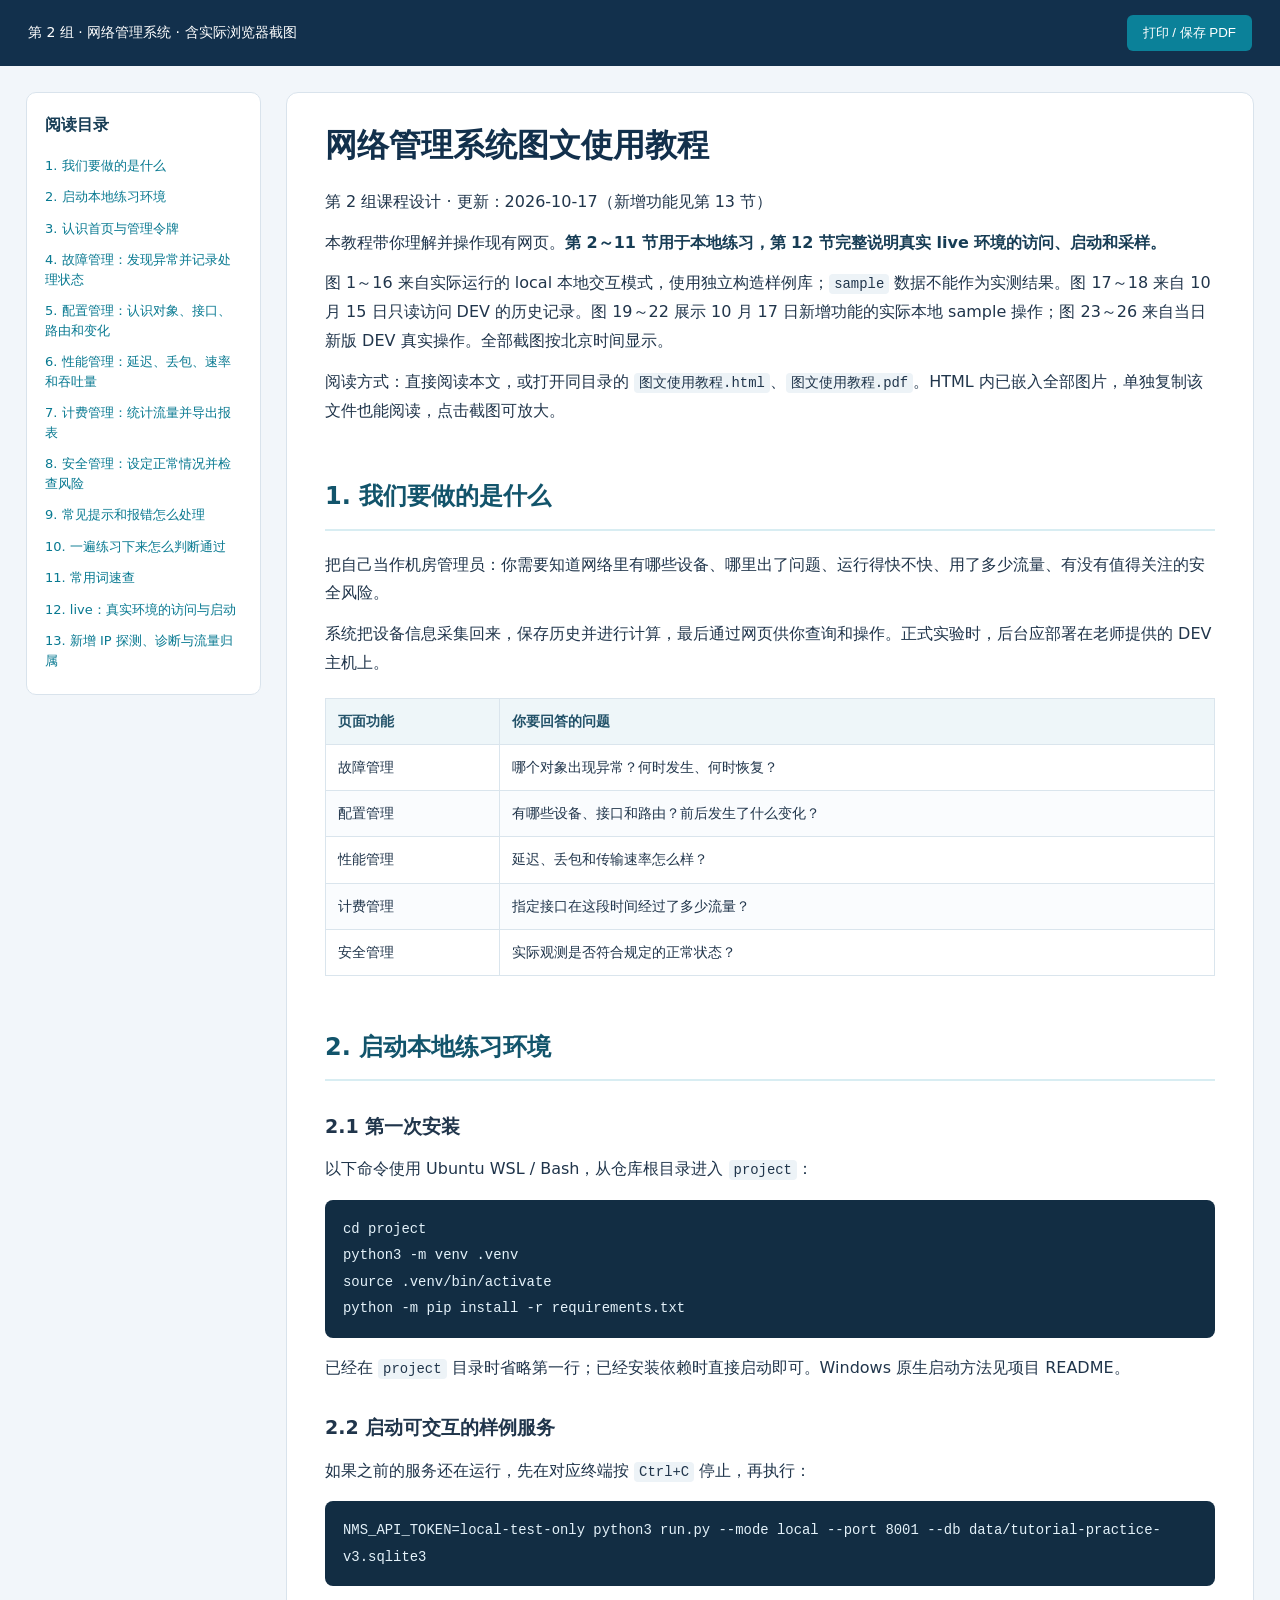
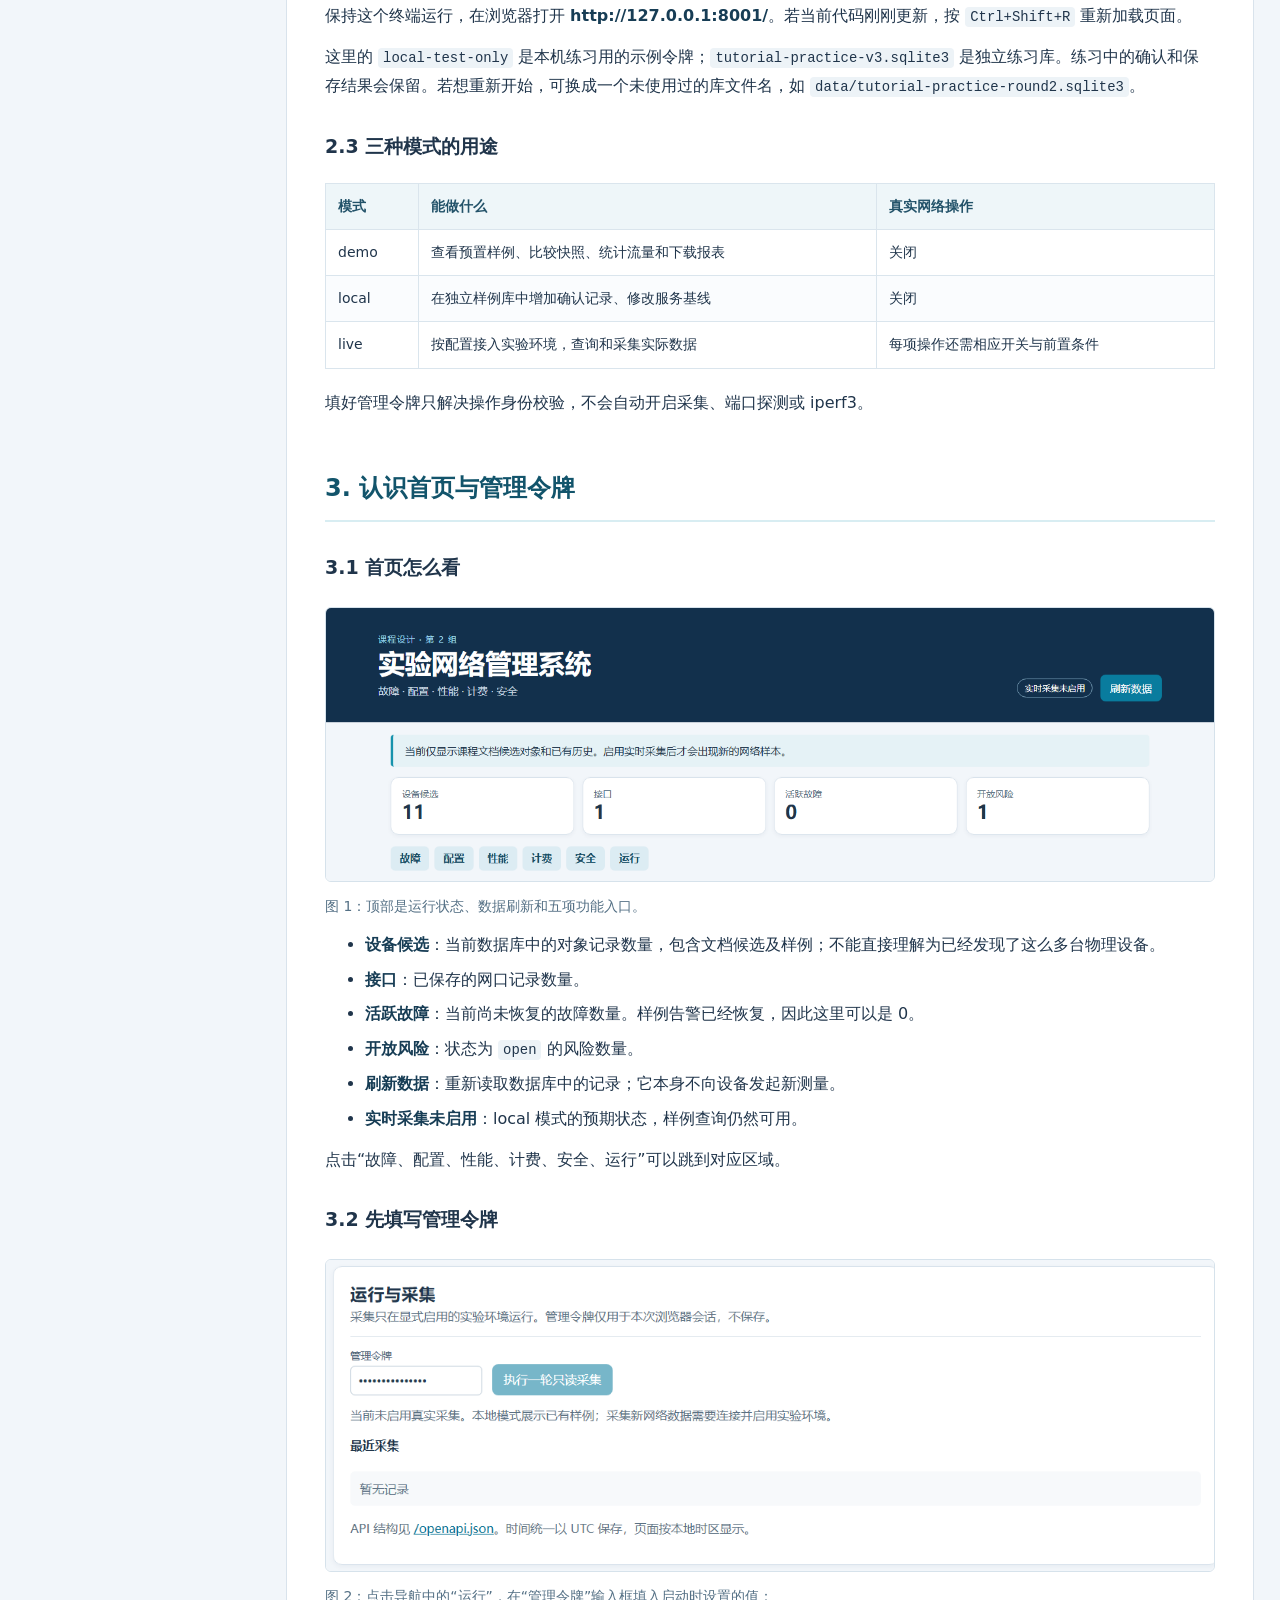
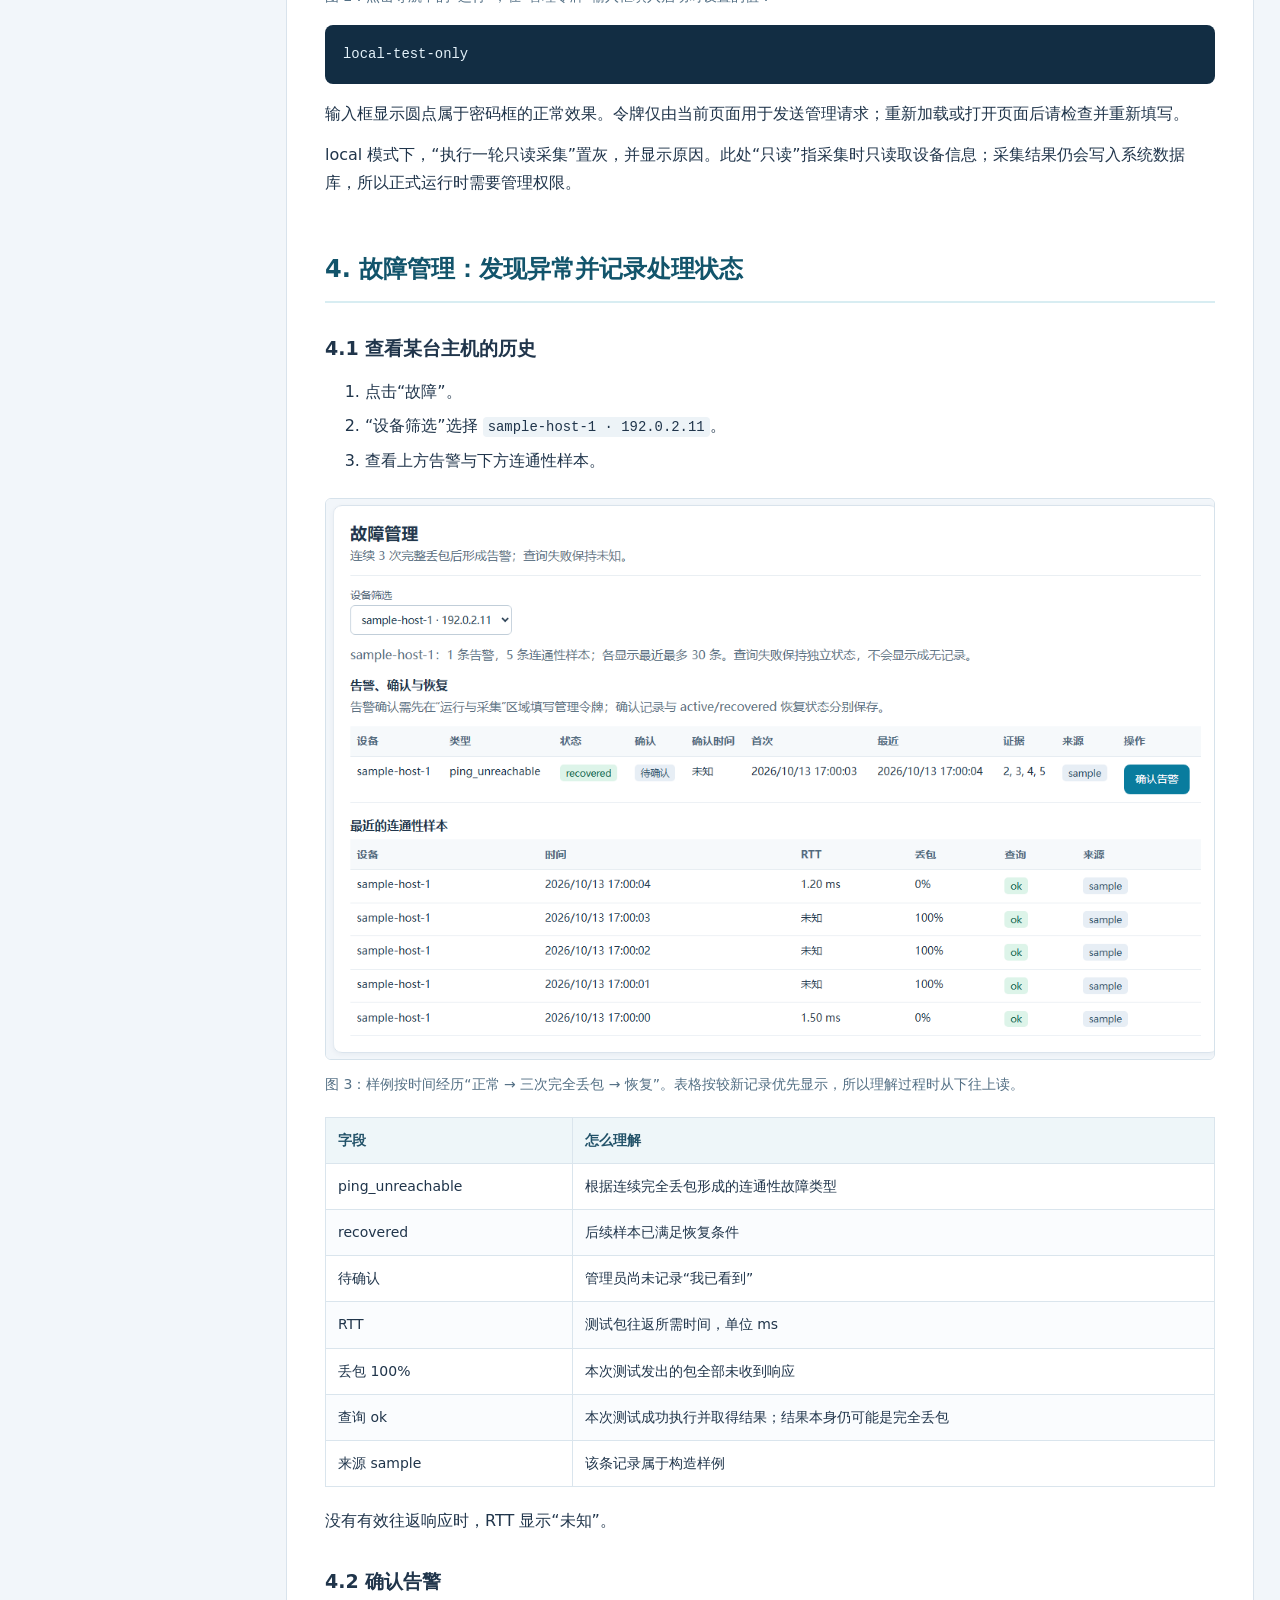
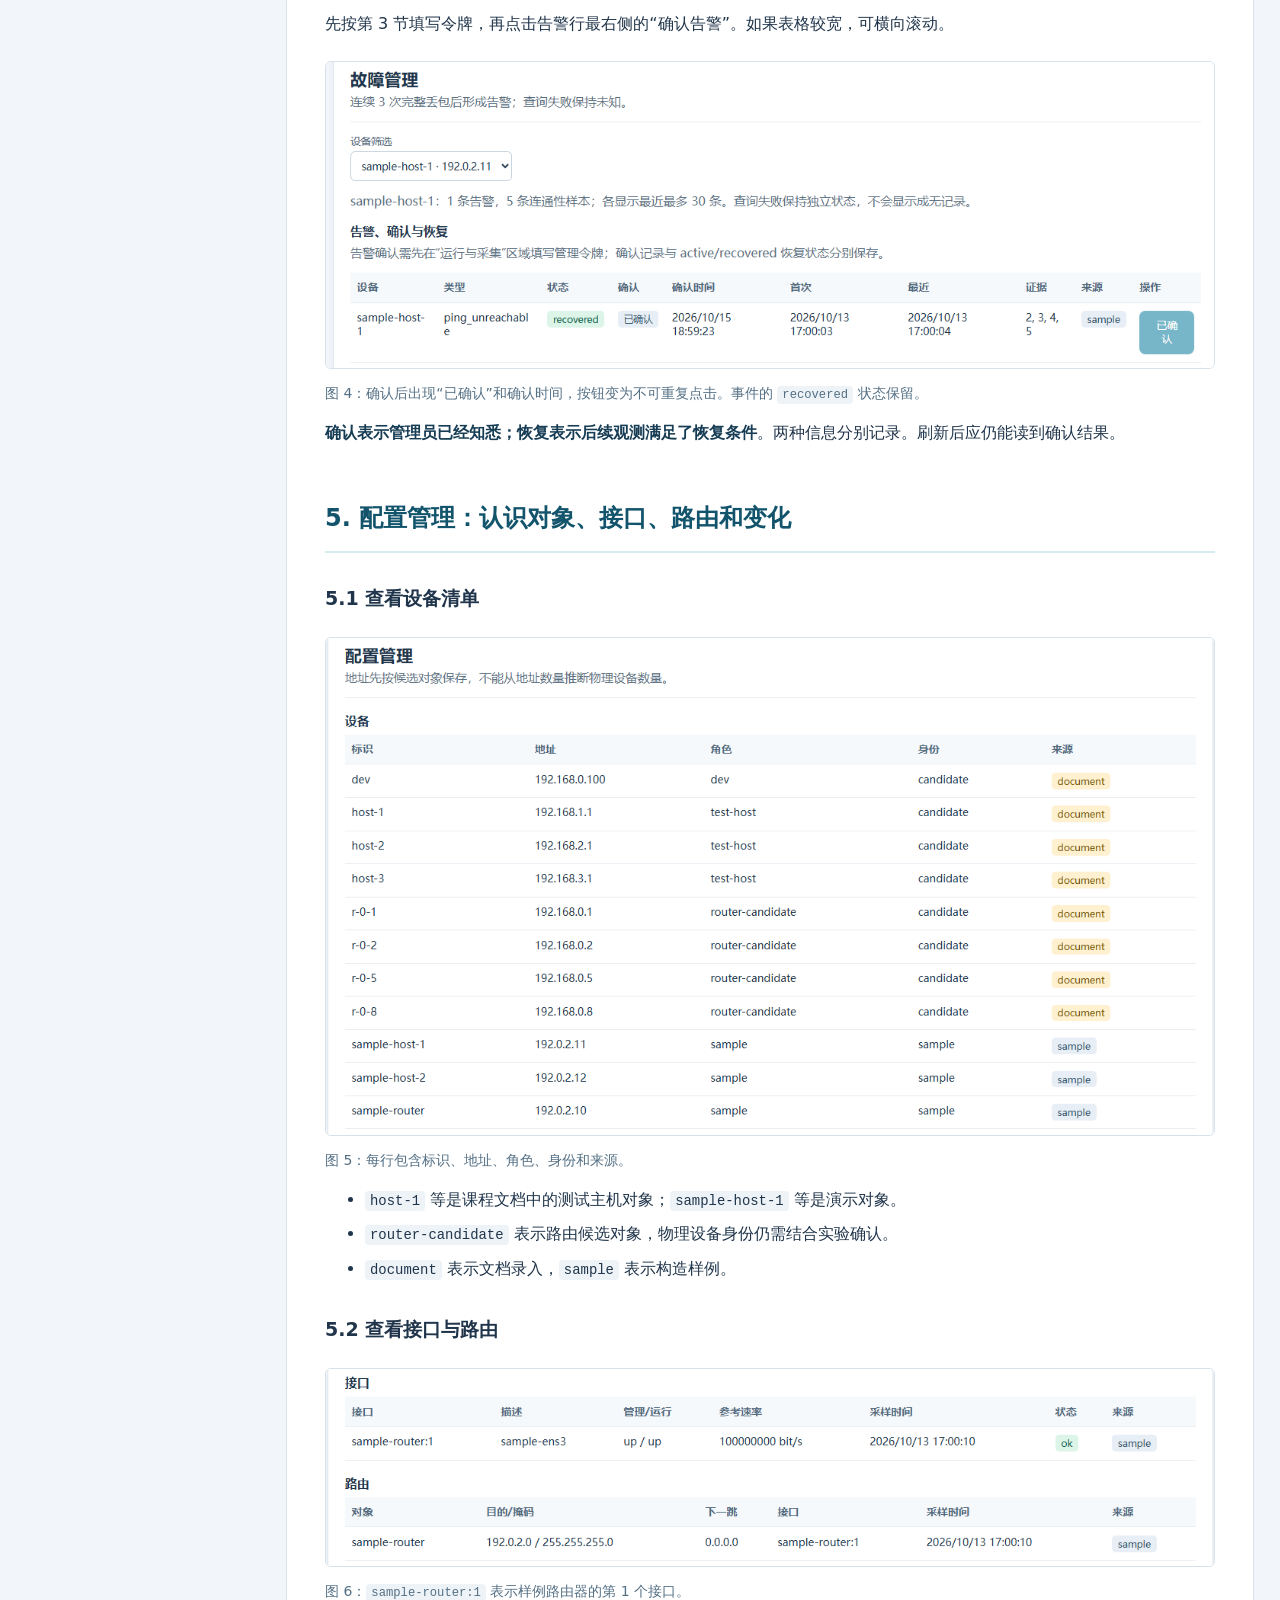
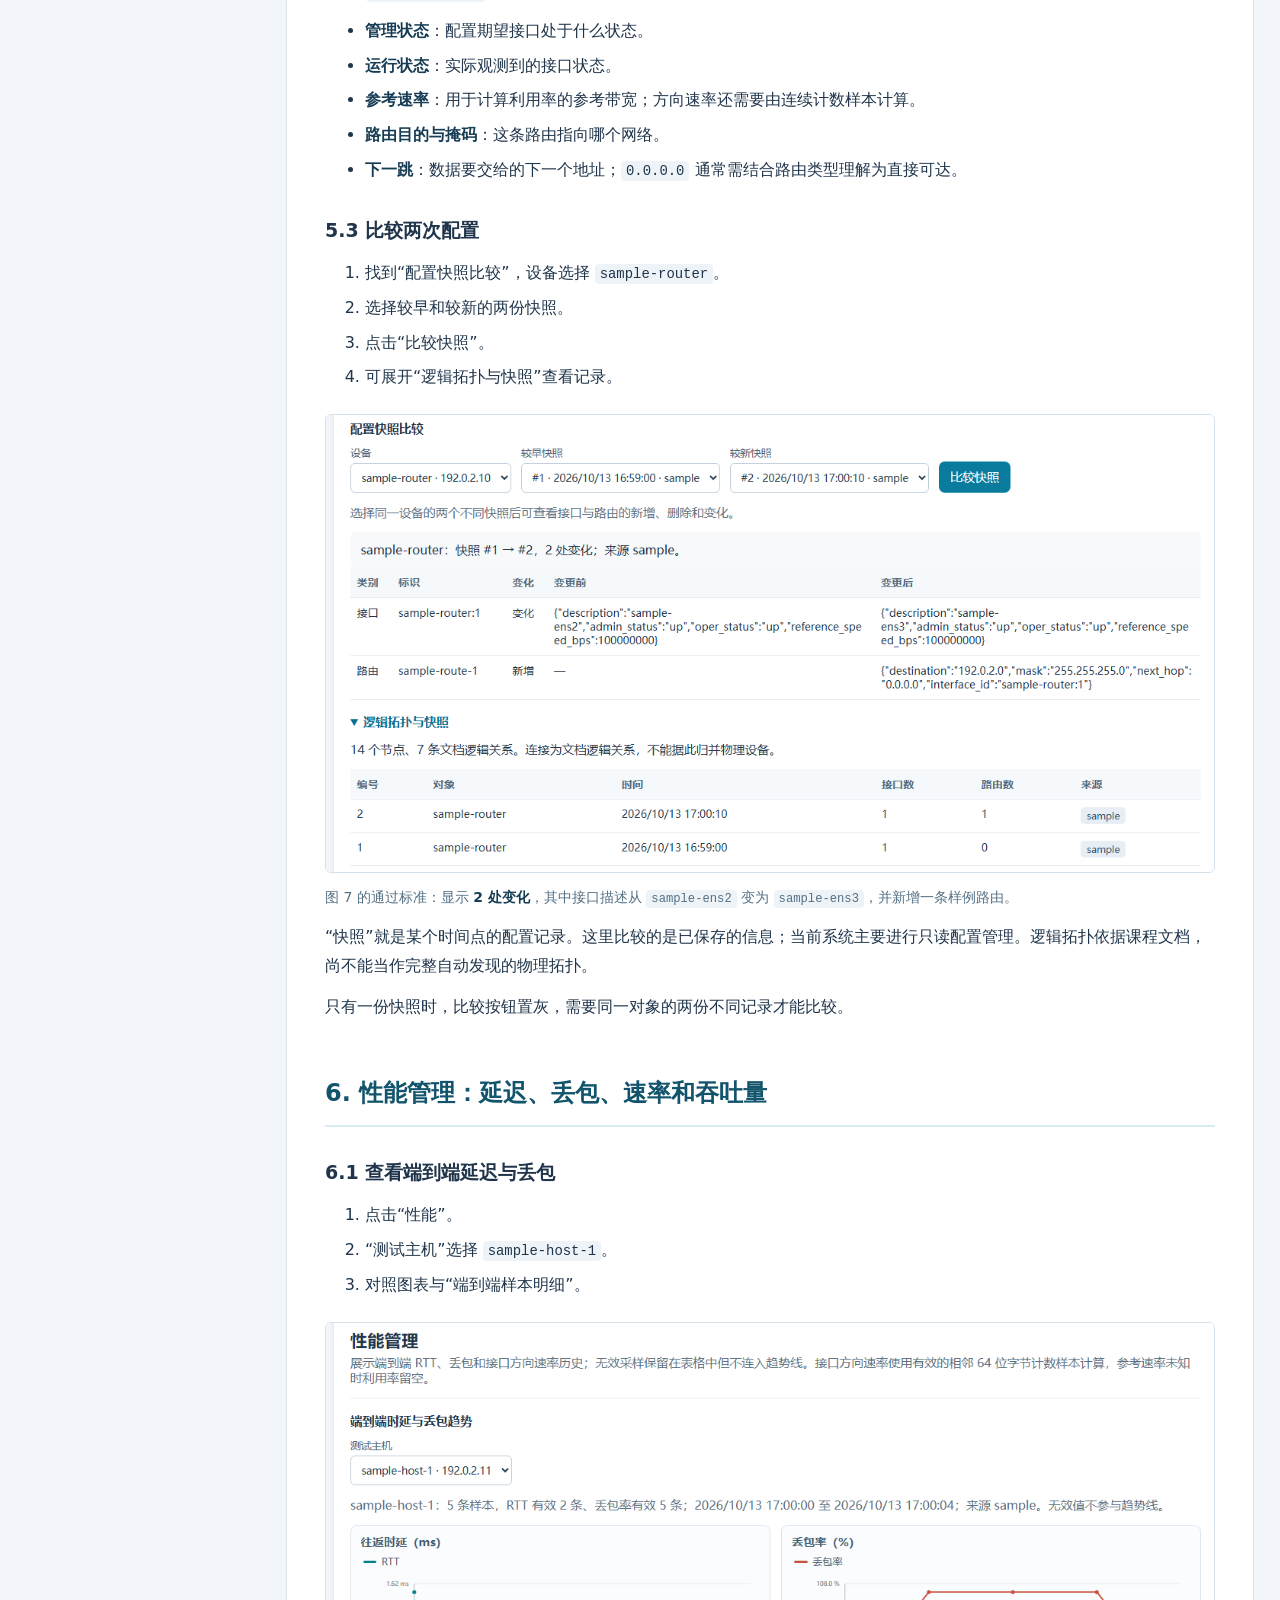
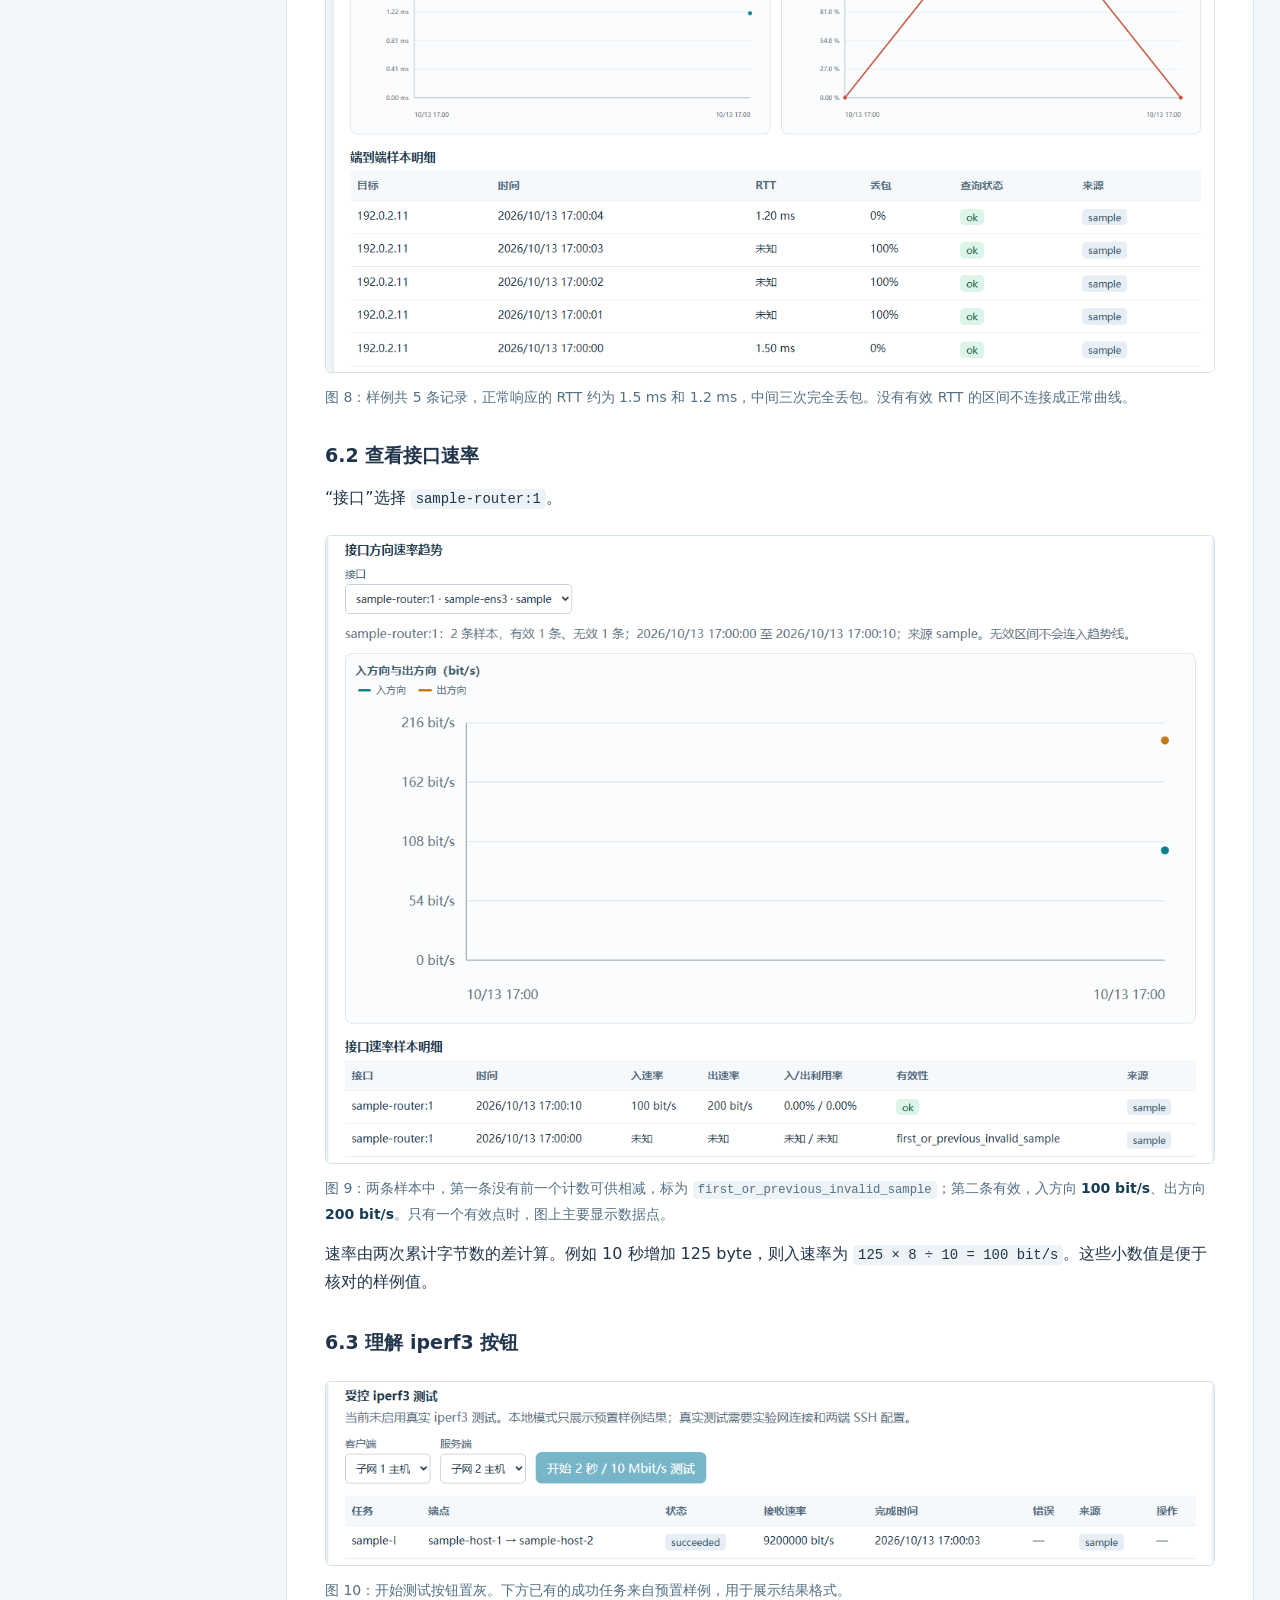
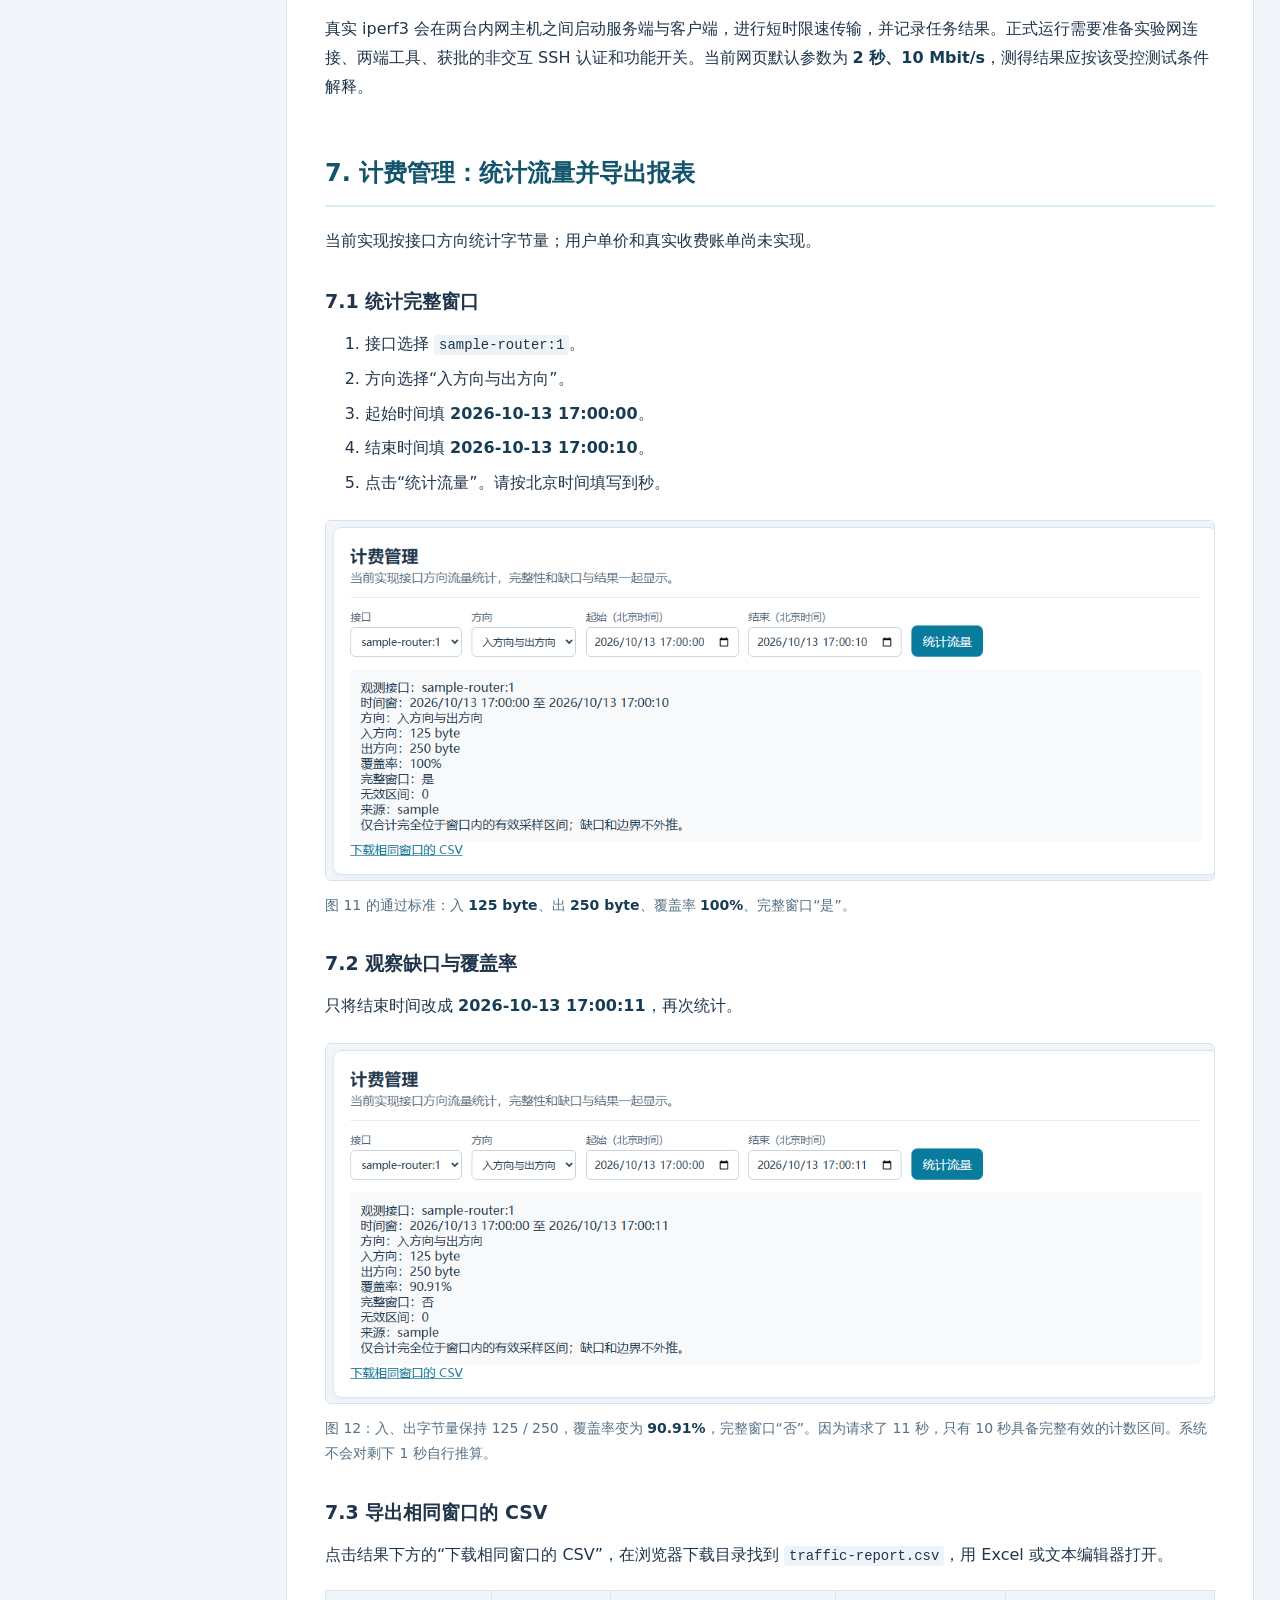
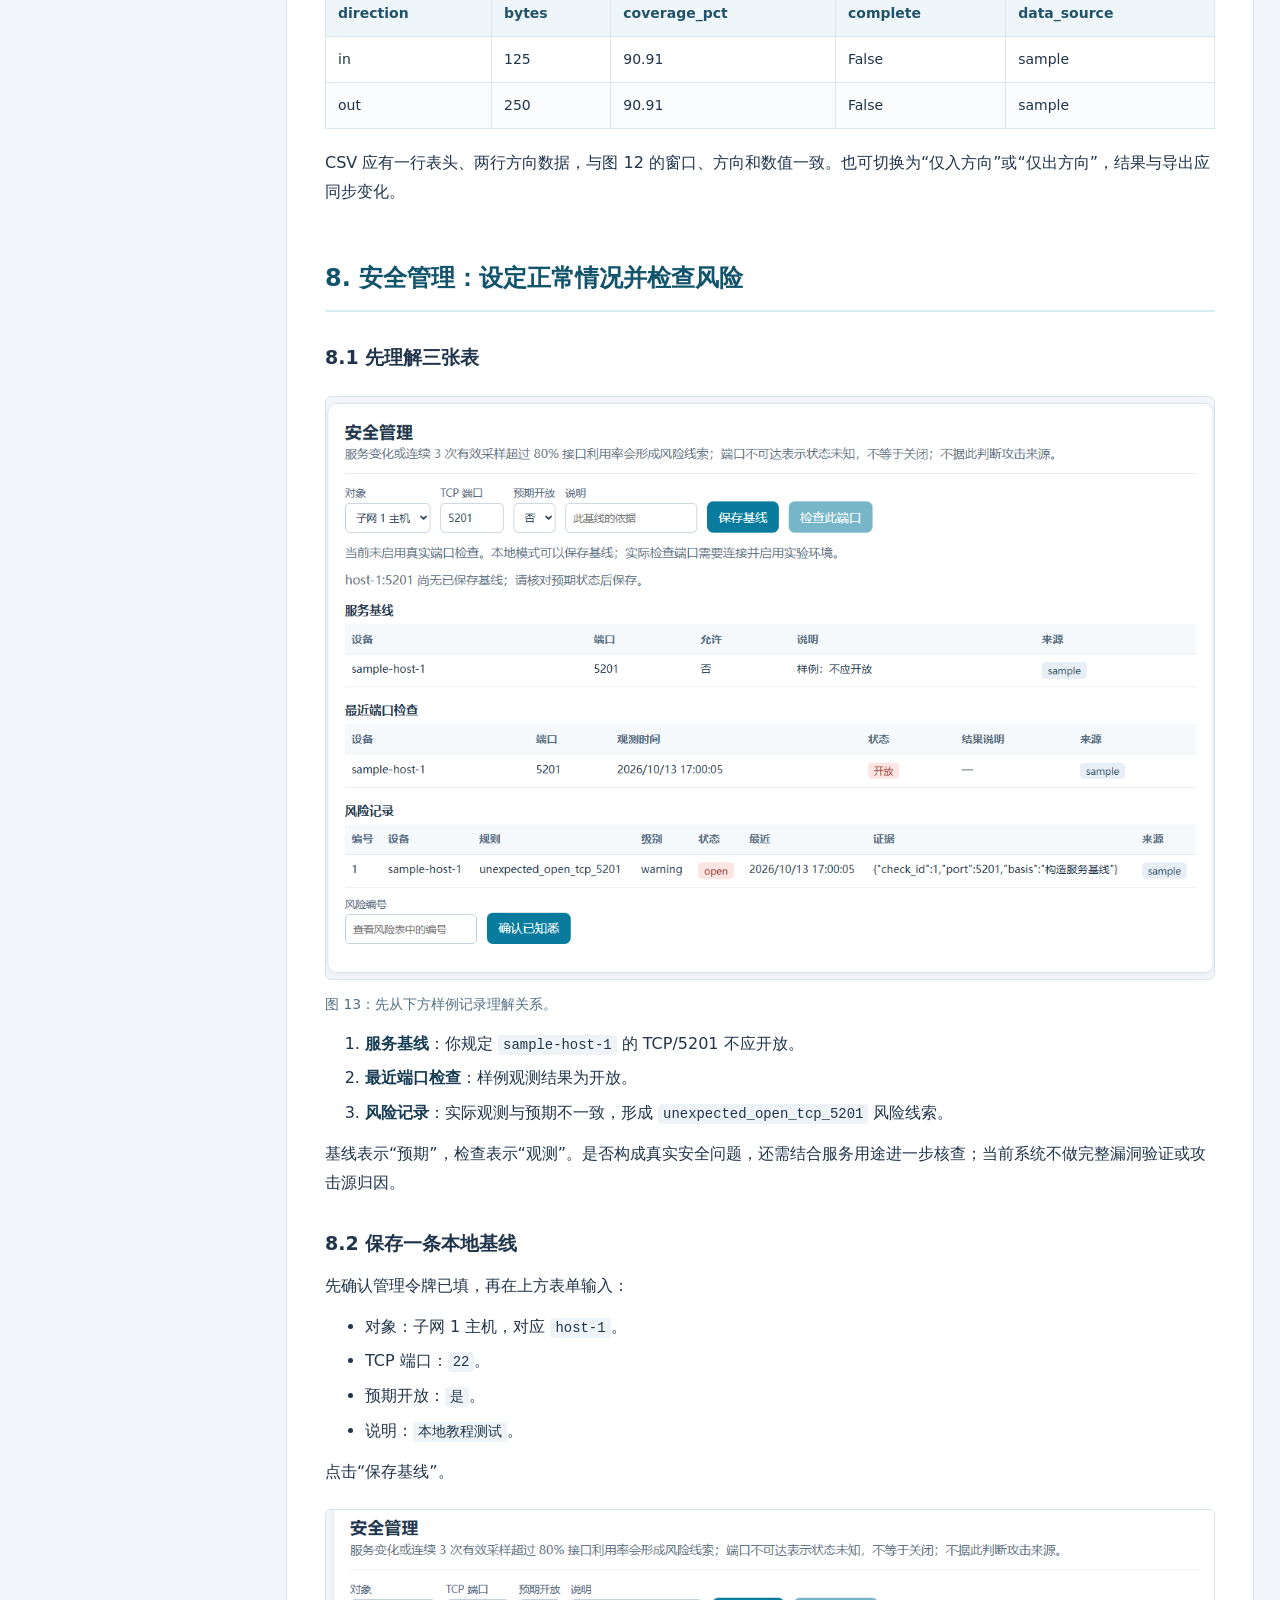
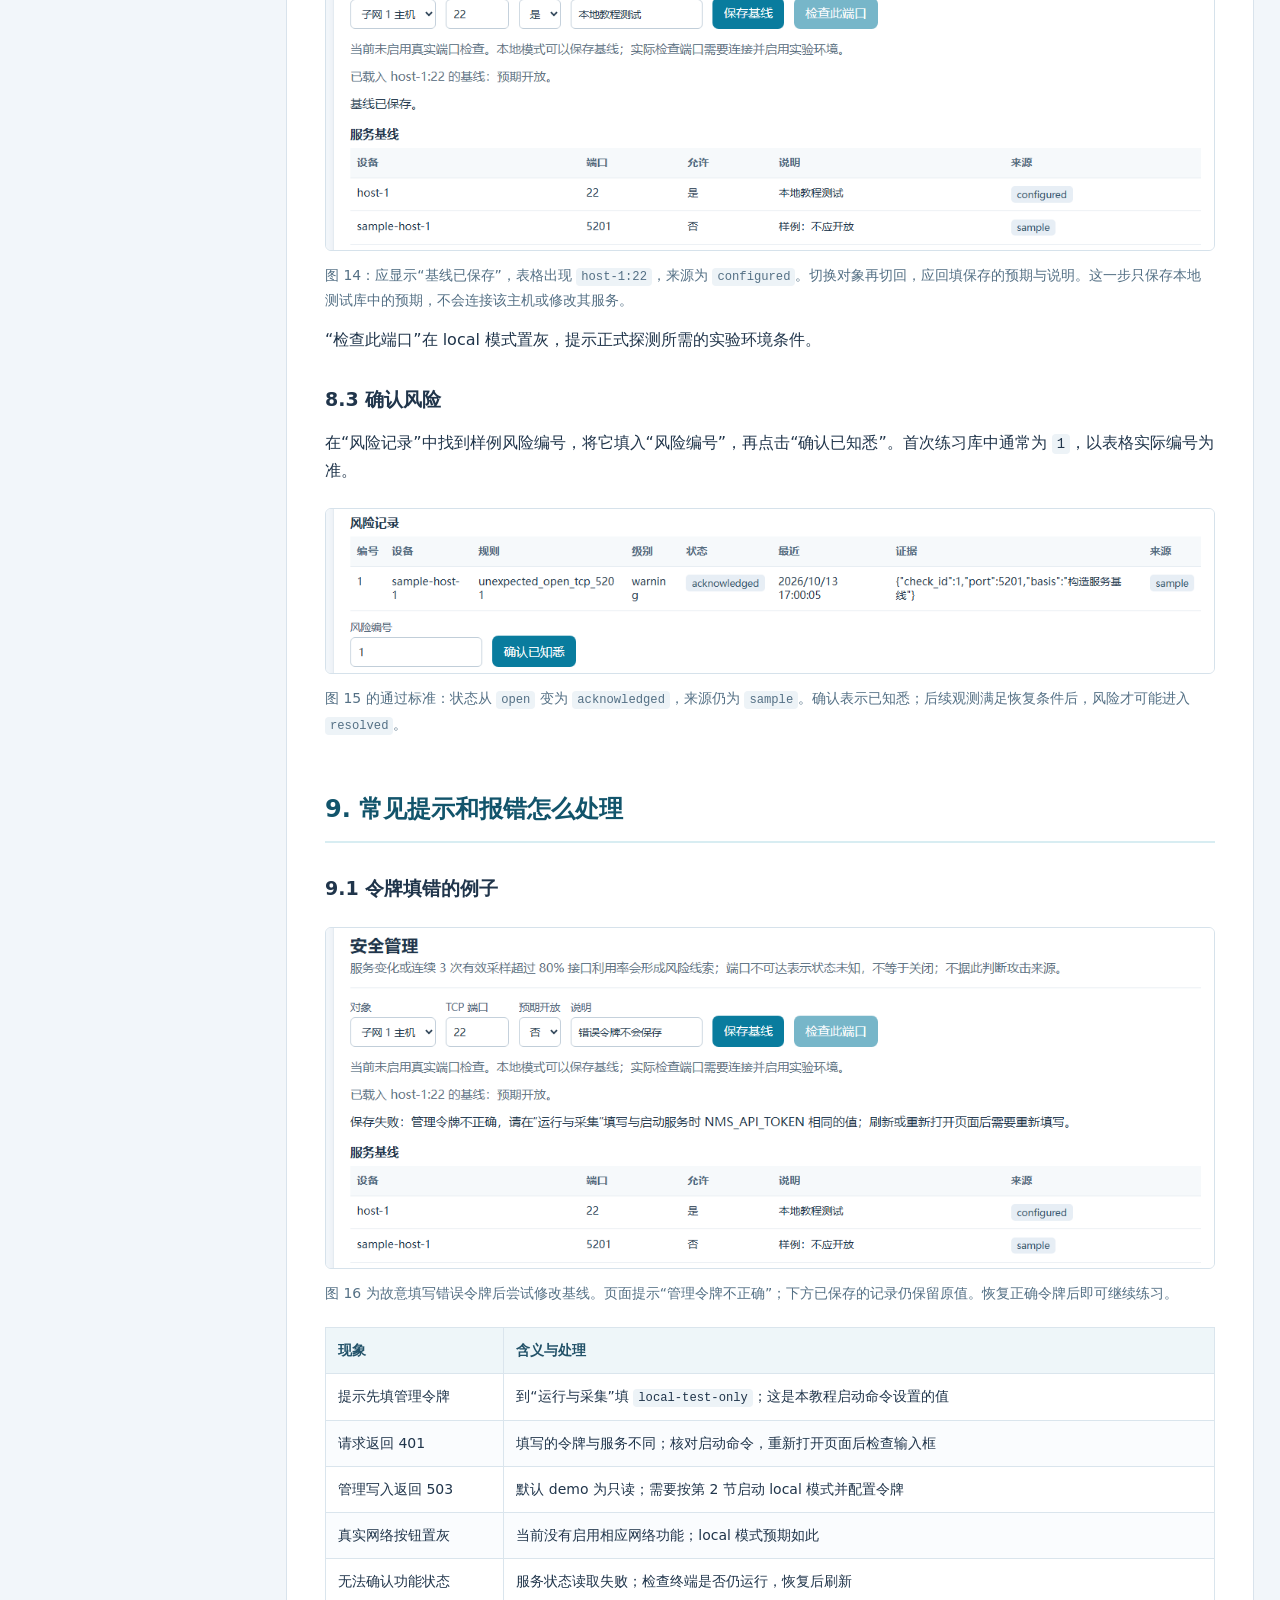
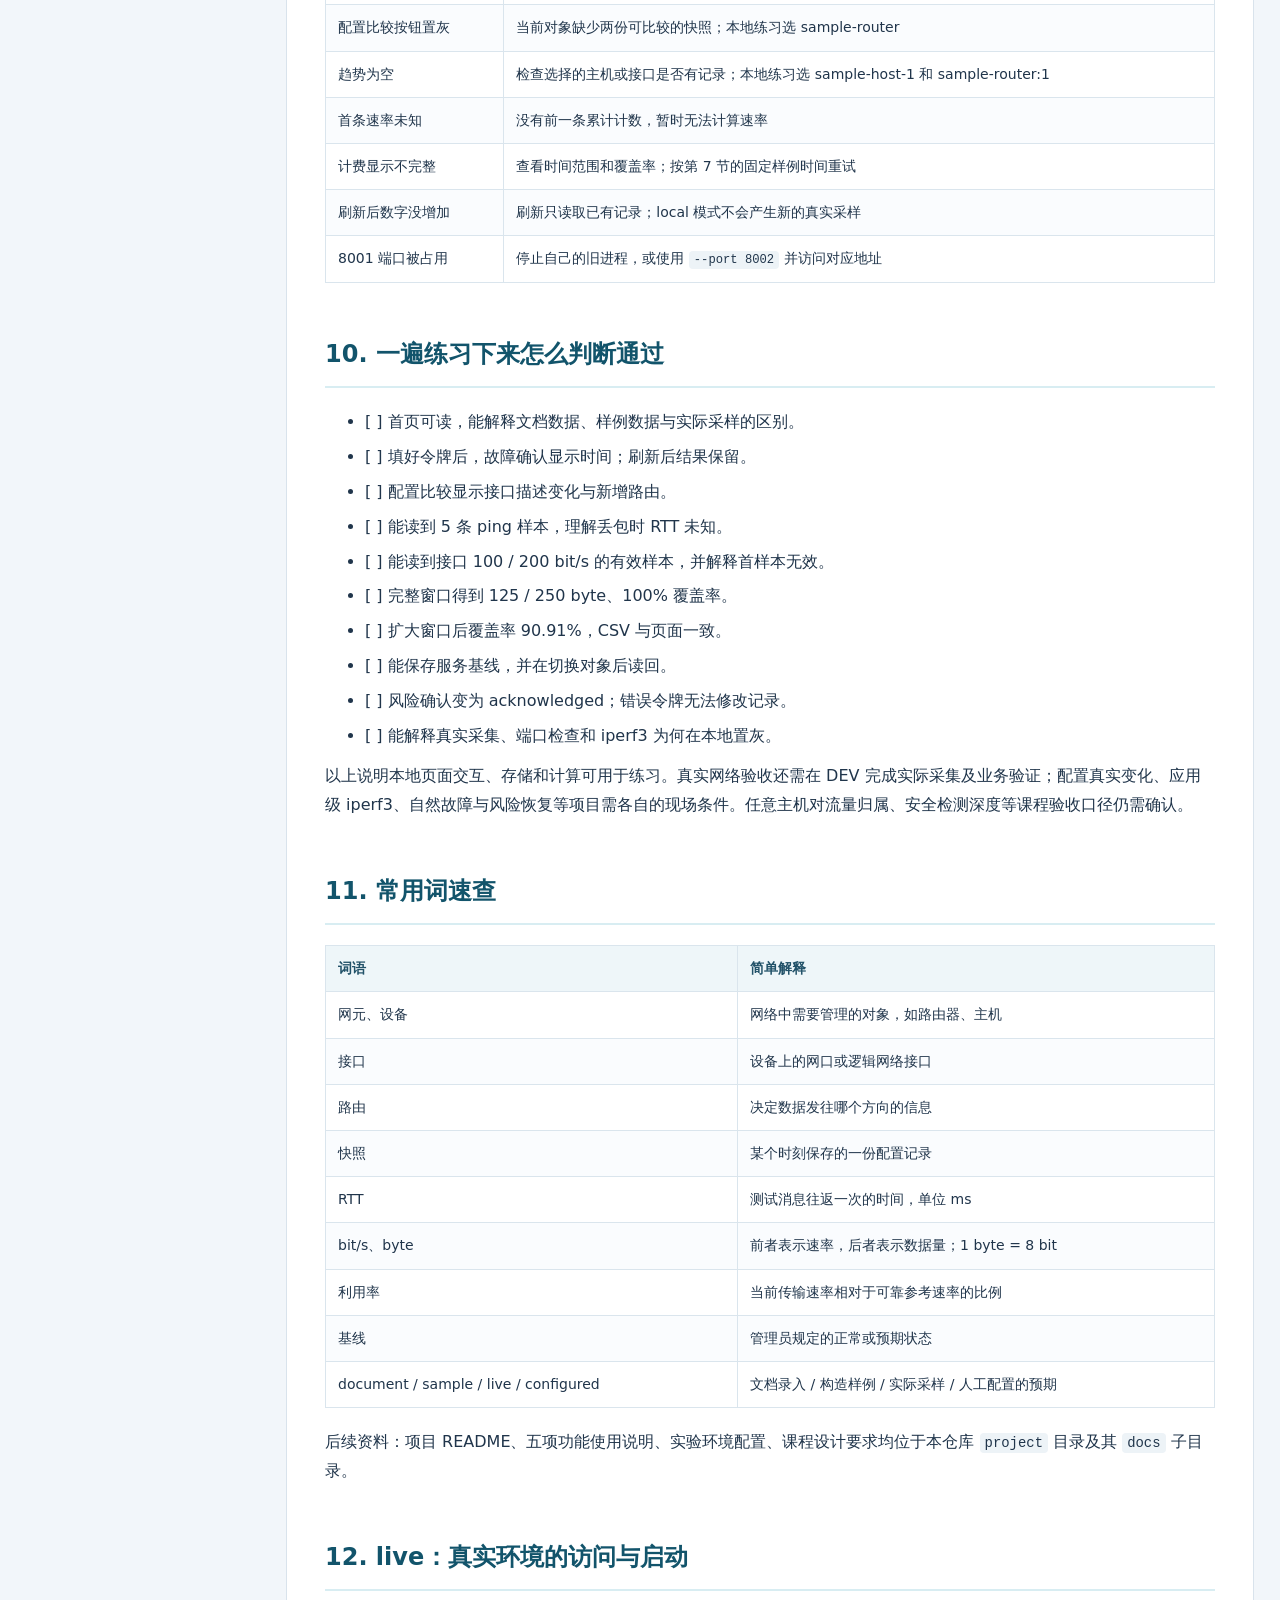
==== commit 78bb42a9: "Discover network addresses and verify live management workflows" ====
--- a/project/docs/图文使用教程.html
+++ b/project/docs/图文使用教程.html
@@ -24,10 +24,10 @@
 @media print{:root{background:#fff}}
 </style></head><body>
 <header class="toolbar"><span>第 2 组 · 网络管理系统 · 含实际浏览器截图</span><button onclick="window.print()">打印 / 保存 PDF</button></header>
-<div class="layout"><nav aria-label="教程目录"><strong>阅读目录</strong><a href="#section-1">1. 我们要做的是什么</a><a href="#section-2">2. 启动本地练习环境</a><a href="#section-3">3. 认识首页与管理令牌</a><a href="#section-4">4. 故障管理：发现异常并记录处理状态</a><a href="#section-5">5. 配置管理：认识对象、接口、路由和变化</a><a href="#section-6">6. 性能管理：延迟、丢包、速率和吞吐量</a><a href="#section-7">7. 计费管理：统计流量并导出报表</a><a href="#section-8">8. 安全管理：设定正常情况并检查风险</a><a href="#section-9">9. 常见提示和报错怎么处理</a><a href="#section-10">10. 一遍练习下来怎么判断通过</a><a href="#section-11">11. 常用词速查</a><a href="#section-12">12. live：真实环境的访问与启动</a></nav><article><h1>网络管理系统图文使用教程</h1>
-<p>第 2 组课程设计 · 适用版本：2026-10-15</p>
+<div class="layout"><nav aria-label="教程目录"><strong>阅读目录</strong><a href="#section-1">1. 我们要做的是什么</a><a href="#section-2">2. 启动本地练习环境</a><a href="#section-3">3. 认识首页与管理令牌</a><a href="#section-4">4. 故障管理：发现异常并记录处理状态</a><a href="#section-5">5. 配置管理：认识对象、接口、路由和变化</a><a href="#section-6">6. 性能管理：延迟、丢包、速率和吞吐量</a><a href="#section-7">7. 计费管理：统计流量并导出报表</a><a href="#section-8">8. 安全管理：设定正常情况并检查风险</a><a href="#section-9">9. 常见提示和报错怎么处理</a><a href="#section-10">10. 一遍练习下来怎么判断通过</a><a href="#section-11">11. 常用词速查</a><a href="#section-12">12. live：真实环境的访问与启动</a><a href="#section-13">13. 新增 IP 探测、诊断与流量归属</a></nav><article><h1>网络管理系统图文使用教程</h1>
+<p>第 2 组课程设计 · 更新：2026-10-17（新增功能见第 13 节）</p>
 <p>本教程带你理解并操作现有网页。<strong>第 2～11 节用于本地练习，第 12 节完整说明真实 live 环境的访问、启动和采样。</strong></p>
-<p>图 1～16 来自实际运行的 local 本地交互模式，使用独立构造样例库；<code>sample</code> 数据不能作为实测结果。图 17～18 来自只读访问实际 DEV 服务，展示其已有真实记录；截图时没有发起新采集或测速。全部截图按北京时间显示。</p>
+<p>图 1～16 来自实际运行的 local 本地交互模式，使用独立构造样例库；<code>sample</code> 数据不能作为实测结果。图 17～18 来自 10 月 15 日只读访问 DEV 的历史记录。图 19～22 展示 10 月 17 日新增功能的实际本地 sample 操作；图 23～26 来自当日新版 DEV 真实操作。全部截图按北京时间显示。</p>
 <p>阅读方式：直接阅读本文，或打开同目录的 <code>图文使用教程.html</code>、<code>图文使用教程.pdf</code>。HTML 内已嵌入全部图片，单独复制该文件也能阅读，点击截图可放大。</p>
 <h2 id="section-1">1. 我们要做的是什么</h2>
 <p>把自己当作机房管理员：你需要知道网络里有哪些设备、哪里出了问题、运行得快不快、用了多少流量、有没有值得关注的安全风险。</p>
@@ -73,10 +73,10 @@
 <p>已经在 <code>project</code> 目录时省略第一行；已经安装依赖时直接启动即可。Windows 原生启动方法见项目 README。</p>
 <h3>2.2 启动可交互的样例服务</h3>
 <p>如果之前的服务还在运行，先在对应终端按 <code>Ctrl+C</code> 停止，再执行：</p>
-<pre><code class="language-bash">NMS_API_TOKEN=local-test-only python3 run.py --mode local --port 8001 --db data/tutorial-practice-v2.sqlite3
+<pre><code class="language-bash">NMS_API_TOKEN=local-test-only python3 run.py --mode local --port 8001 --db data/tutorial-practice-v3.sqlite3
 </code></pre>
 <p>保持这个终端运行，在浏览器打开 <strong>http://127.0.0.1:8001/</strong>。若当前代码刚刚更新，按 <code>Ctrl+Shift+R</code> 重新加载页面。</p>
-<p>这里的 <code>local-test-only</code> 是本机练习用的示例令牌；<code>tutorial-practice-v2.sqlite3</code> 是独立练习库。练习中的确认和保存结果会保留。若想重新开始，可换成一个未使用过的库文件名，如 <code>data/tutorial-practice-round2.sqlite3</code>。</p>
+<p>这里的 <code>local-test-only</code> 是本机练习用的示例令牌；<code>tutorial-practice-v3.sqlite3</code> 是独立练习库。练习中的确认和保存结果会保留。若想重新开始，可换成一个未使用过的库文件名，如 <code>data/tutorial-practice-round2.sqlite3</code>。</p>
 <h3>2.3 三种模式的用途</h3>
 <table>
 <thead>
@@ -636,7 +636,7 @@
 </tr>
 </tbody>
 </table>
-<p>两端 SSH 配置在 DEV 服务账户上统一完成；访问网页的同学电脑只需配置本机到 DEV 的通路。近期一次受控应用任务因服务 SSH 条件缺失而失败，iperf3 已恢复关闭，不能将打开开关或任务创建成功当作测速完成。</p>
+<p>两端 SSH 配置在 DEV 服务账户上统一完成；访问网页的同学电脑只需配置本机到 DEV 的通路。10 月 15 日的失败任务保留为历史；10 月 17 日已配置前两台主机并成功从网页完成一次真实测试，当前 DEV 已启用 iperf3。第 12.3 节自建后台示例仍默认关闭，需自行满足前置条件后开启。</p>
 <h3>12.7 live 启动与访问排障</h3>
 <table>
 <thead>
@@ -681,6 +681,34 @@
 </tbody>
 </table>
 <p>完成标准：清楚当前访问哪个后台、配置来自哪里，能核对新增运行及 live 样本；分别记录不可达、缺权限和功能未启用，避免把样例或历史数据写成本轮实测。</p>
+<h2 id="section-13">13. 新增 IP 探测、诊断与流量归属</h2>
+<p>本节对应 0.3.0 / schema v3。原样例文件保留，新版默认使用 <code>demo-v3.sqlite3</code> / <code>local-test-v3.sqlite3</code>。下列截图均为实际本地 sample 操作；新增功能的实测状态见<a href="%E5%B7%AE%E8%B7%9D%E8%A1%A5%E9%BD%90%E4%B8%8E%E9%AA%8C%E6%94%B6%E8%AF%B4%E6%98%8E.md">验收说明</a>。</p>
+<h3>13.1 查看接口 IP 和实测关系</h3>
+<p>“配置管理”新增接口 IP/掩码、子网、采样时间和地址表读取状态。空表、截断或失败会明确标记，不按“设备没有地址”处理。</p>
+<p><img src="[data-uri]" alt="图 19：接口 IP、掩码和地址发现样例" title="点击放大截图；按 Esc 关闭" /></p>
+<p>展开“逻辑拓扑与快照”：实线表示采样子网归属，虚线表示课程文档关系，鼠标悬停可查看依据与时间。实测逻辑关系不证明物理直连，候选设备也不会仅因名字相同而合并。</p>
+<p><img src="[data-uri]" alt="图 20：带来源的逻辑拓扑样例" title="点击放大截图；按 Esc 关闭" /></p>
+<h3>13.2 查看诊断依据</h3>
+<p>在“故障管理”选择设备，下方诊断区域解释最近的 ping/接口观测并给出建议。超过 5 分钟的样本标为历史，查询失败保留未知；关联异常接口只是排查线索。</p>
+<p><img src="[data-uri]" alt="图 21：依据已有样本形成的诊断" title="点击放大截图；按 Esc 关闭" /></p>
+<h3>13.3 流量归属与网元对测试统计</h3>
+<p>沿用第 7 节窗口点击“统计流量”，接口结果会补充设备、子网和方向；旧映射、窗口内变化或不完整时不做单一子网归属。下面另显示成功 iperf3 任务的客户端→服务端、接收字节、任务 ID 和来源，支持独立 CSV。</p>
+<p><img src="[data-uri]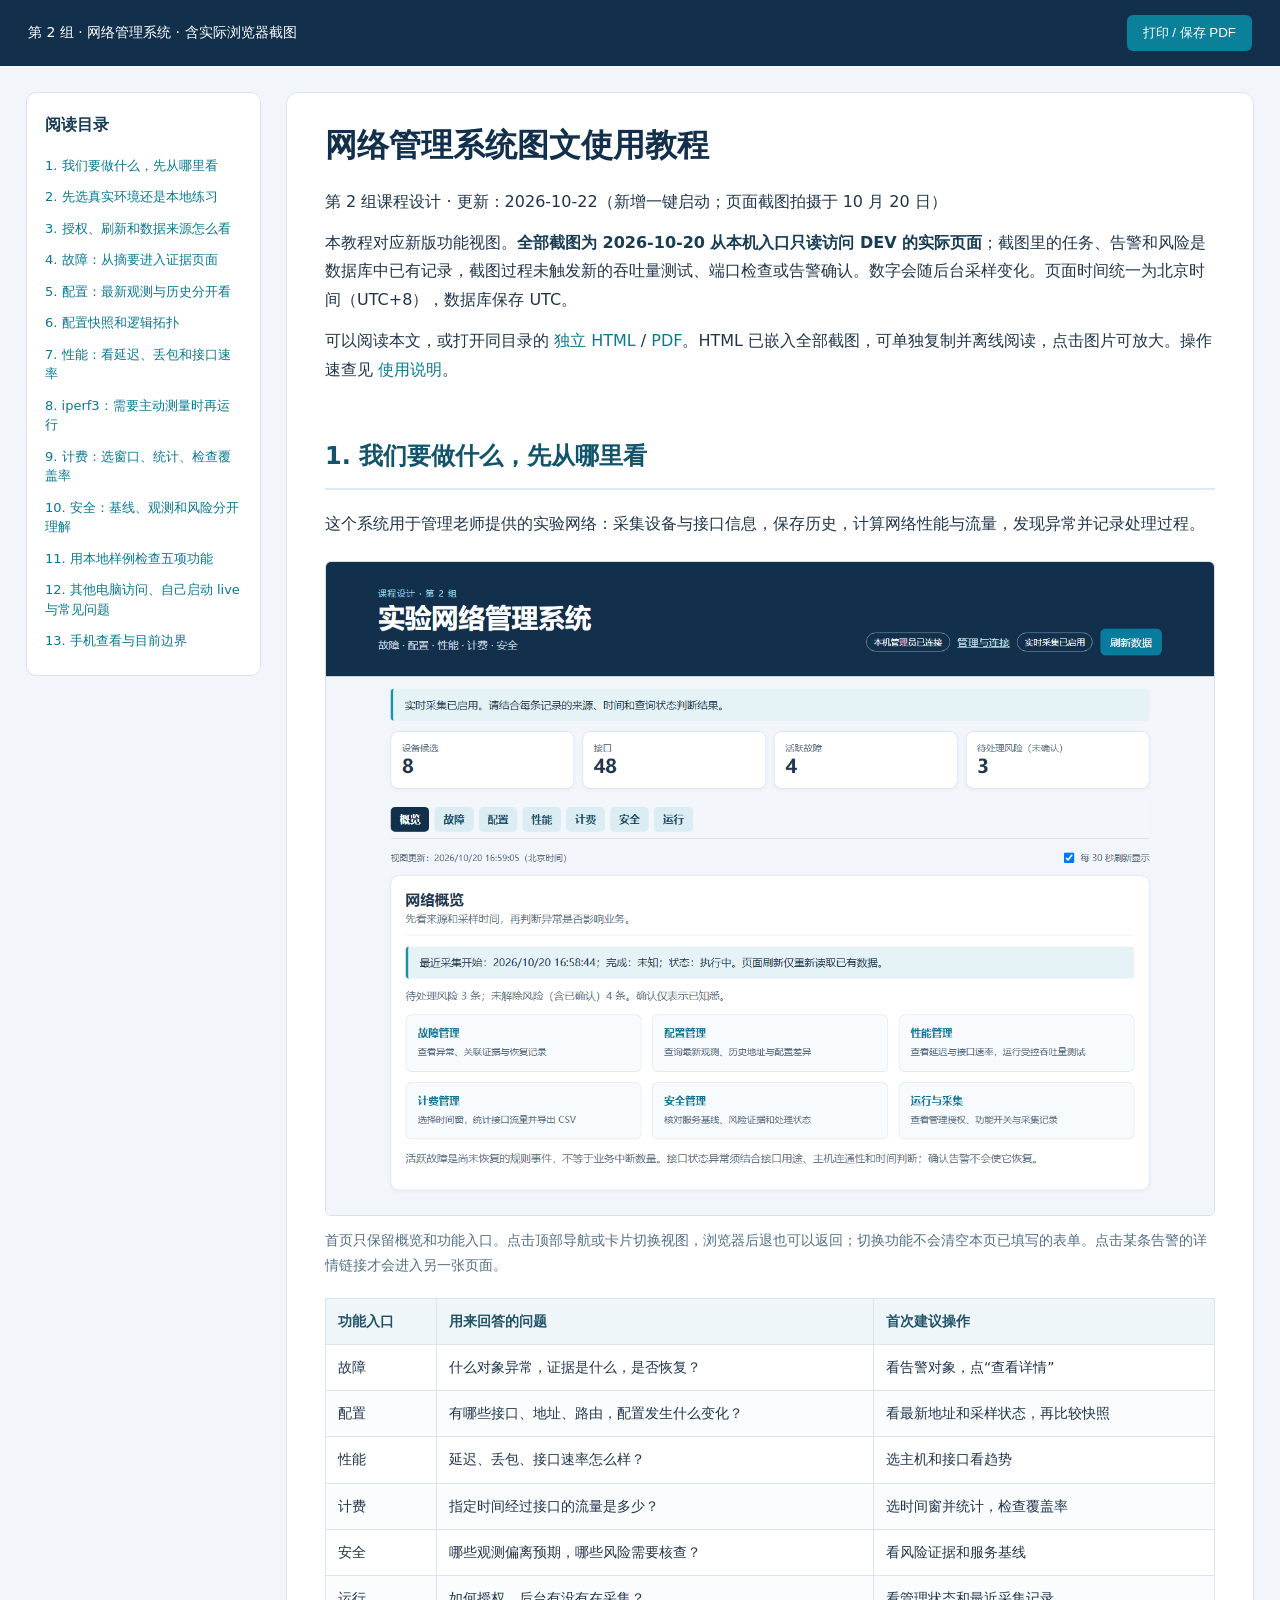
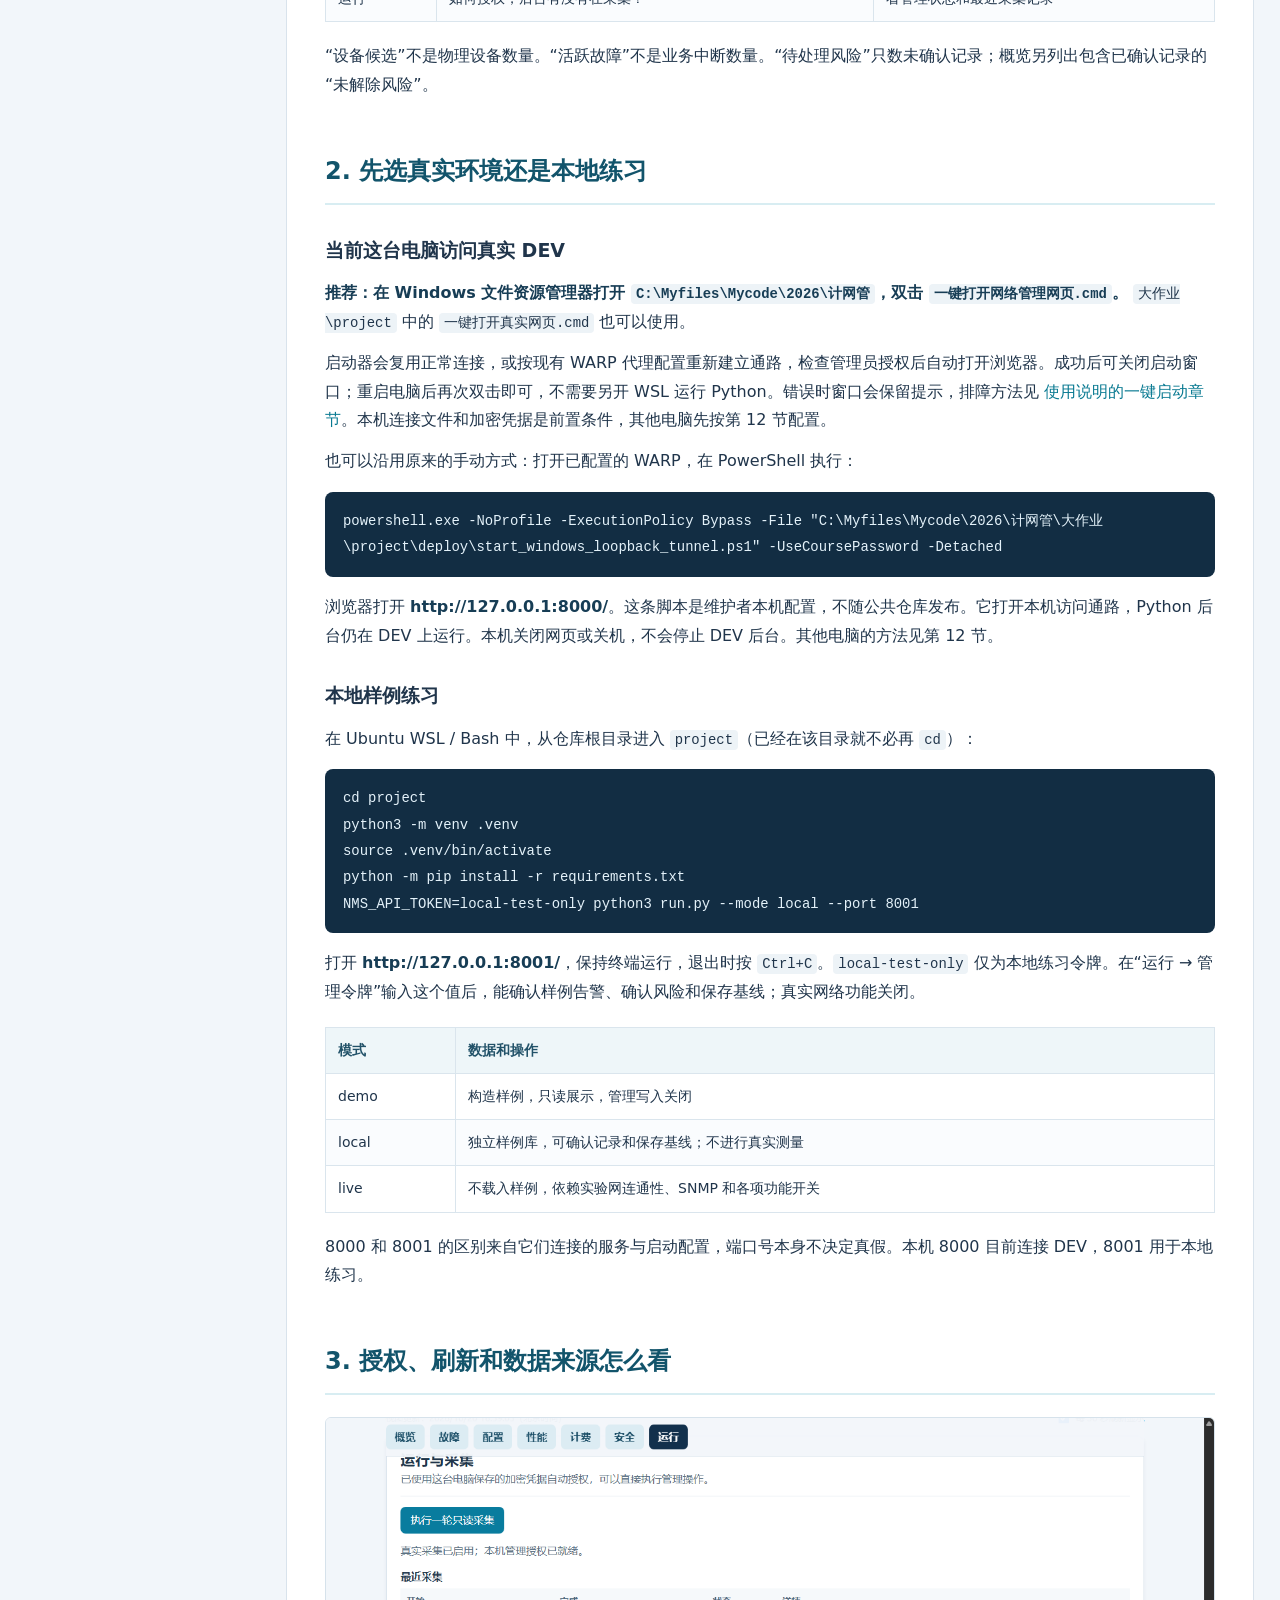
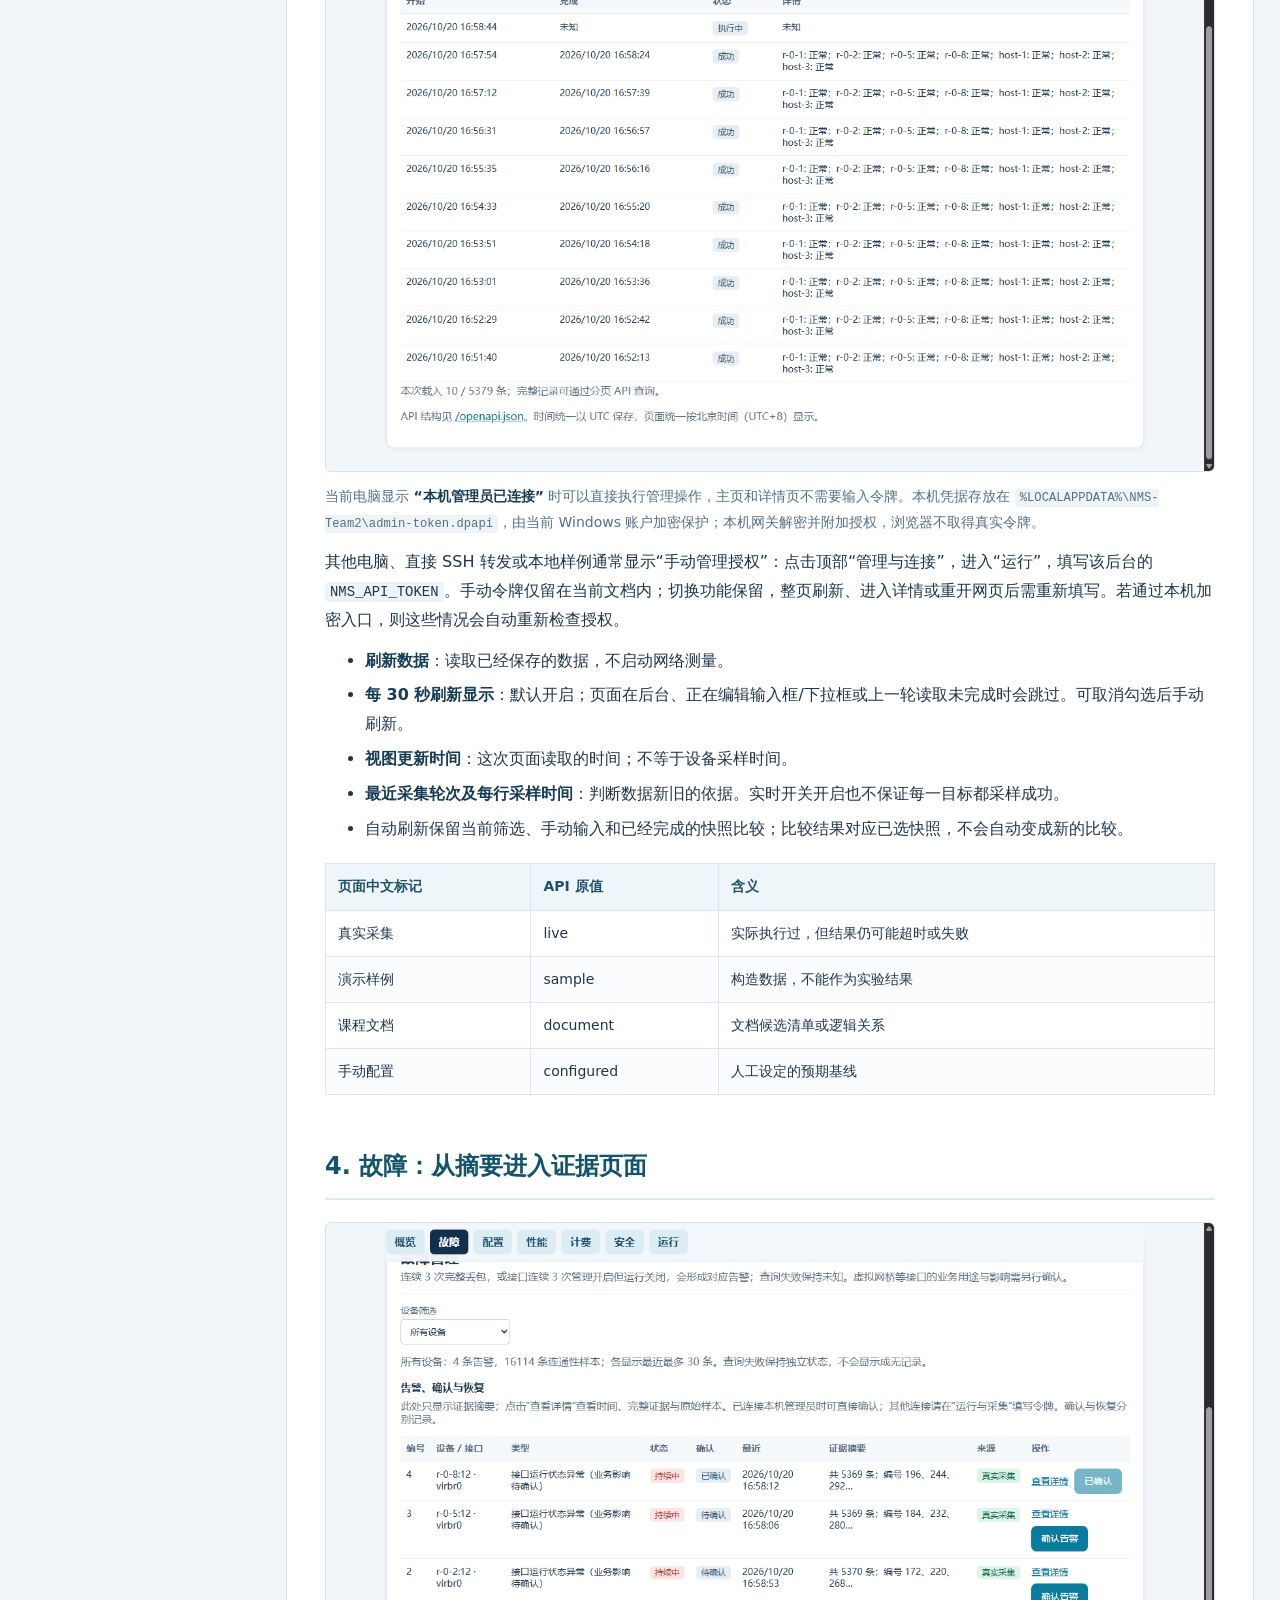
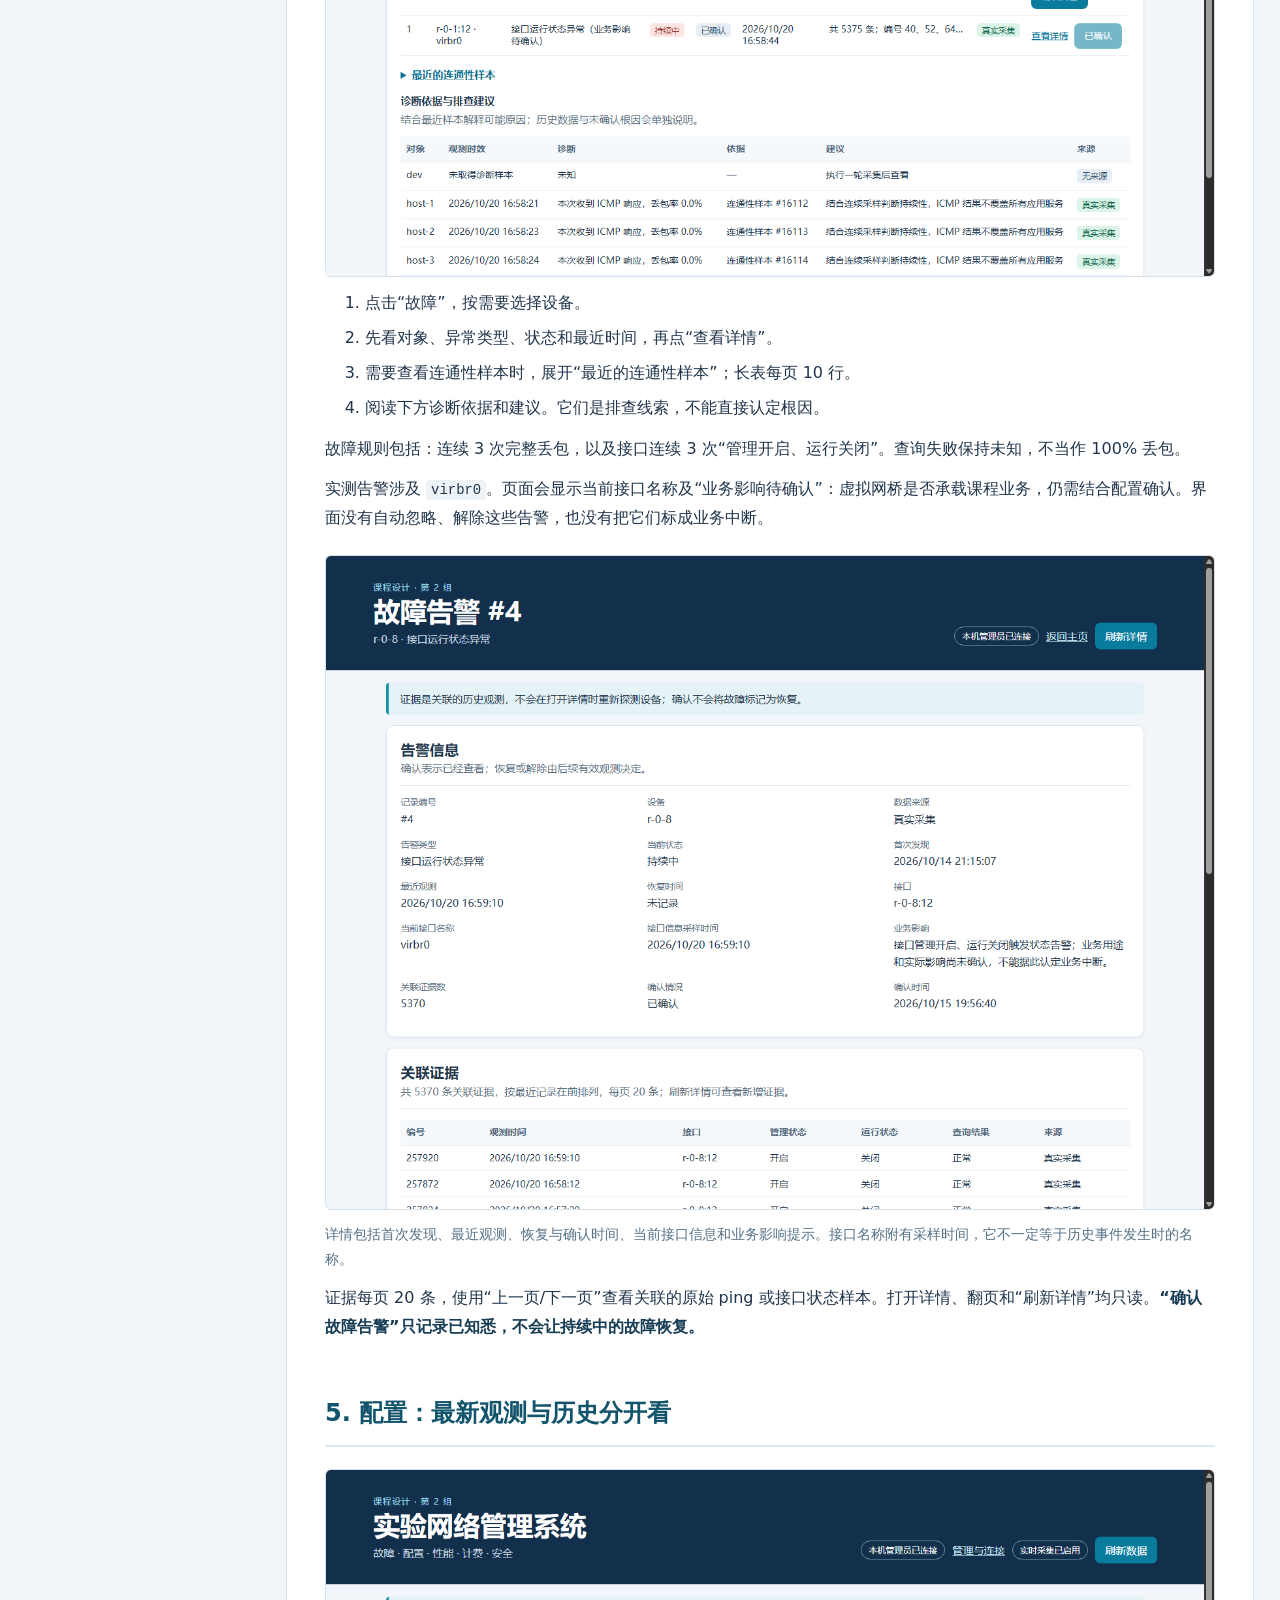
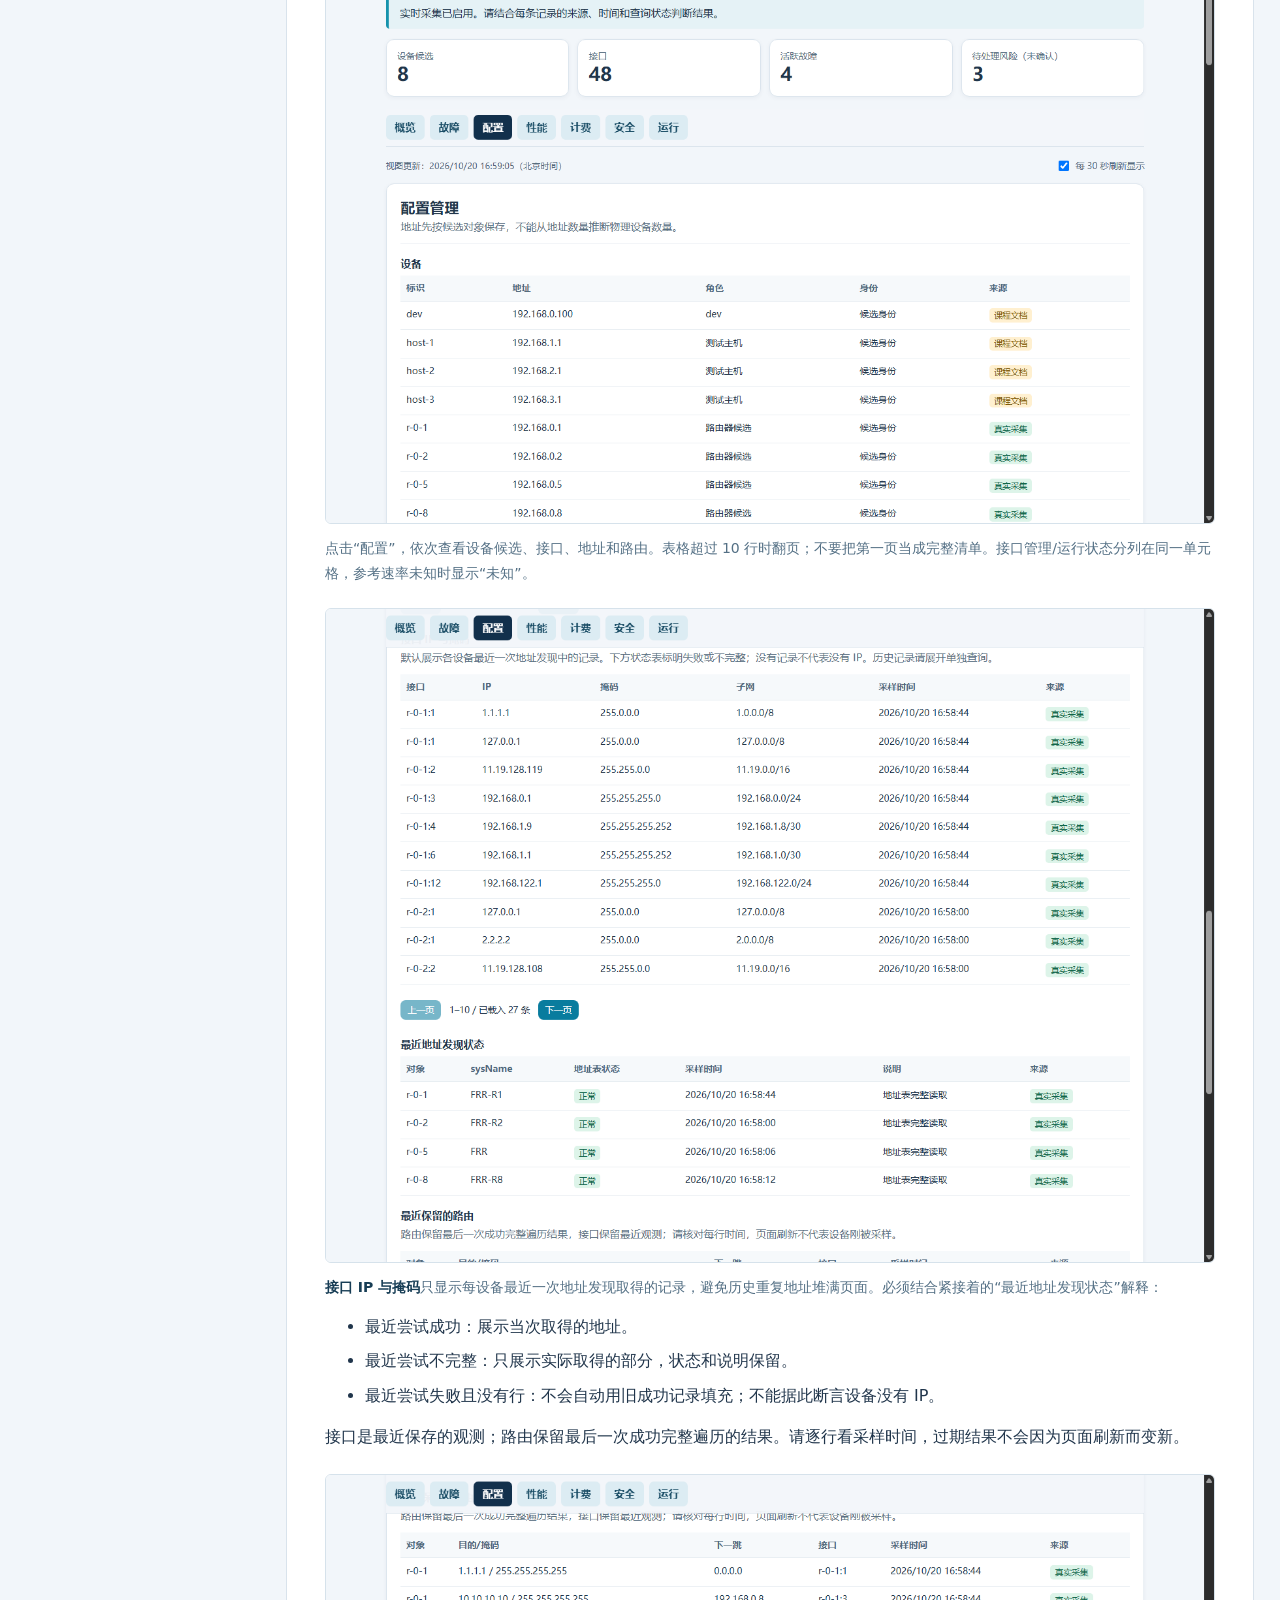
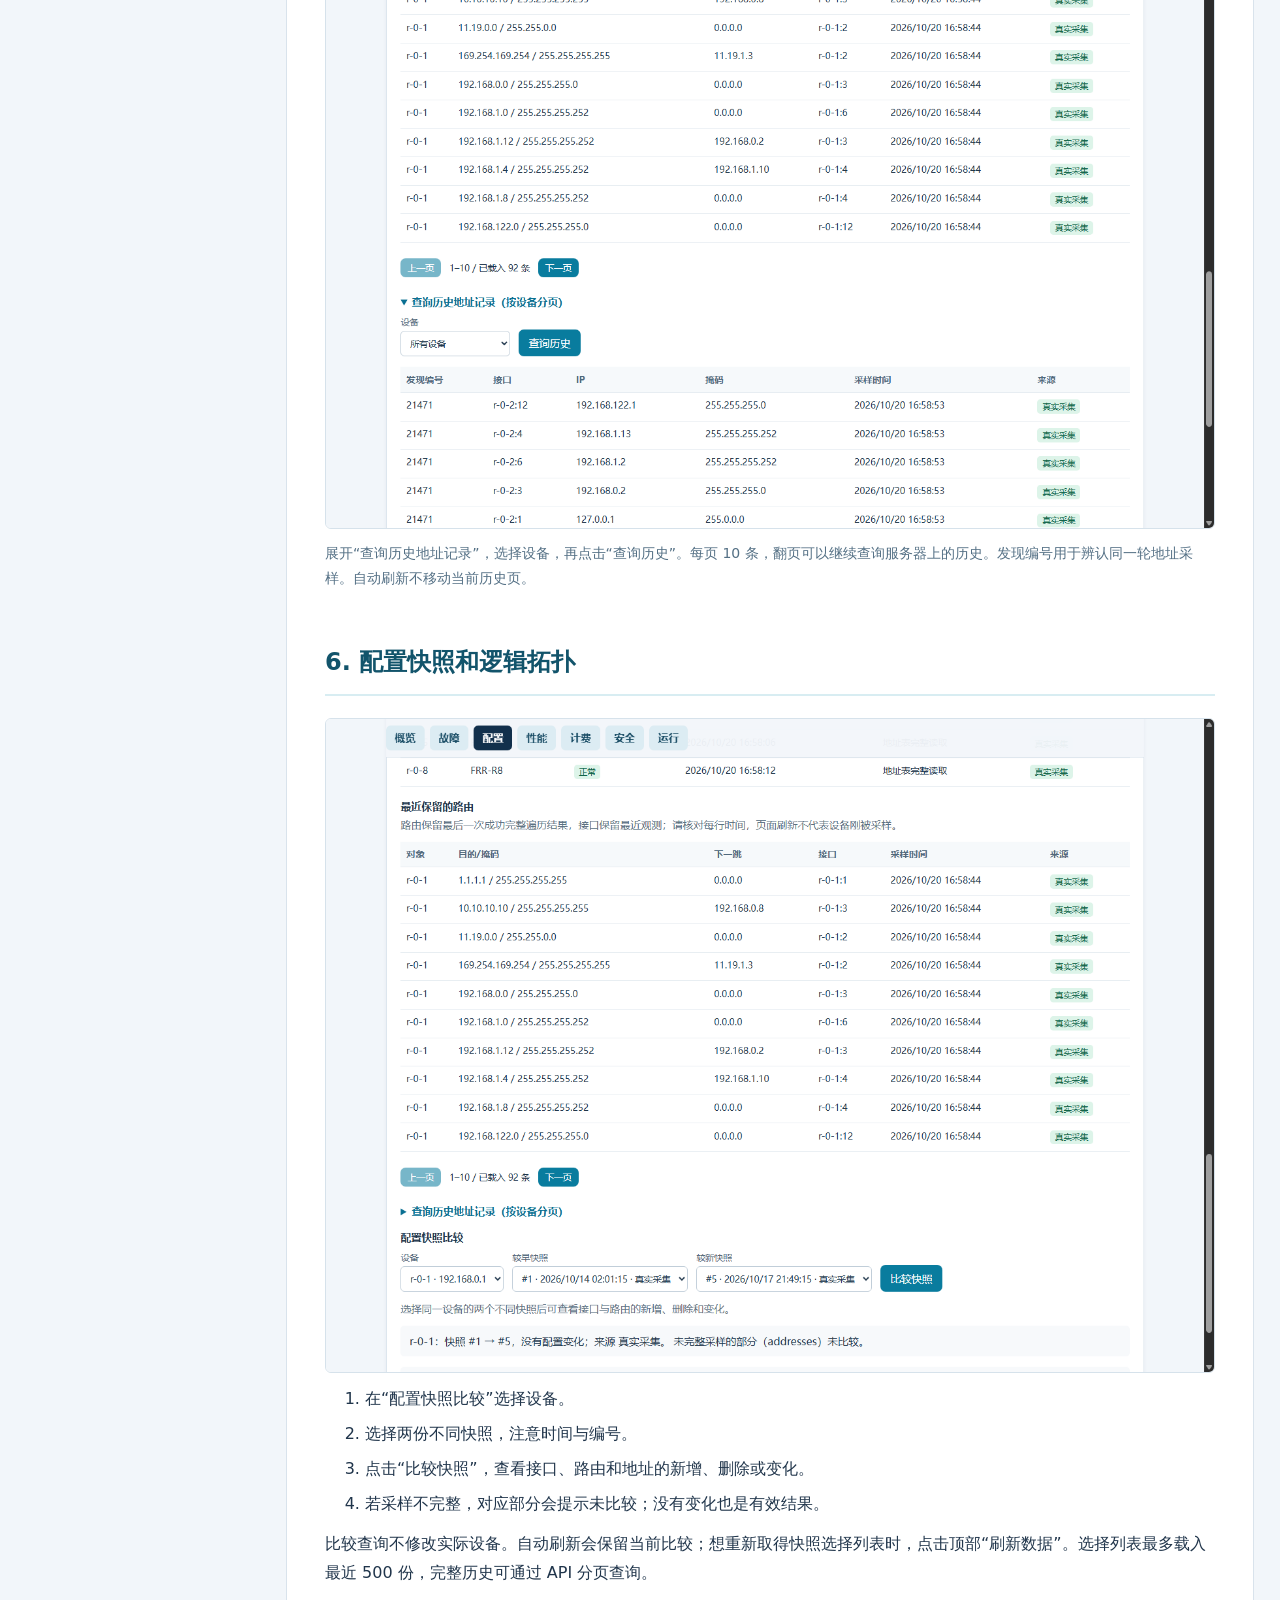
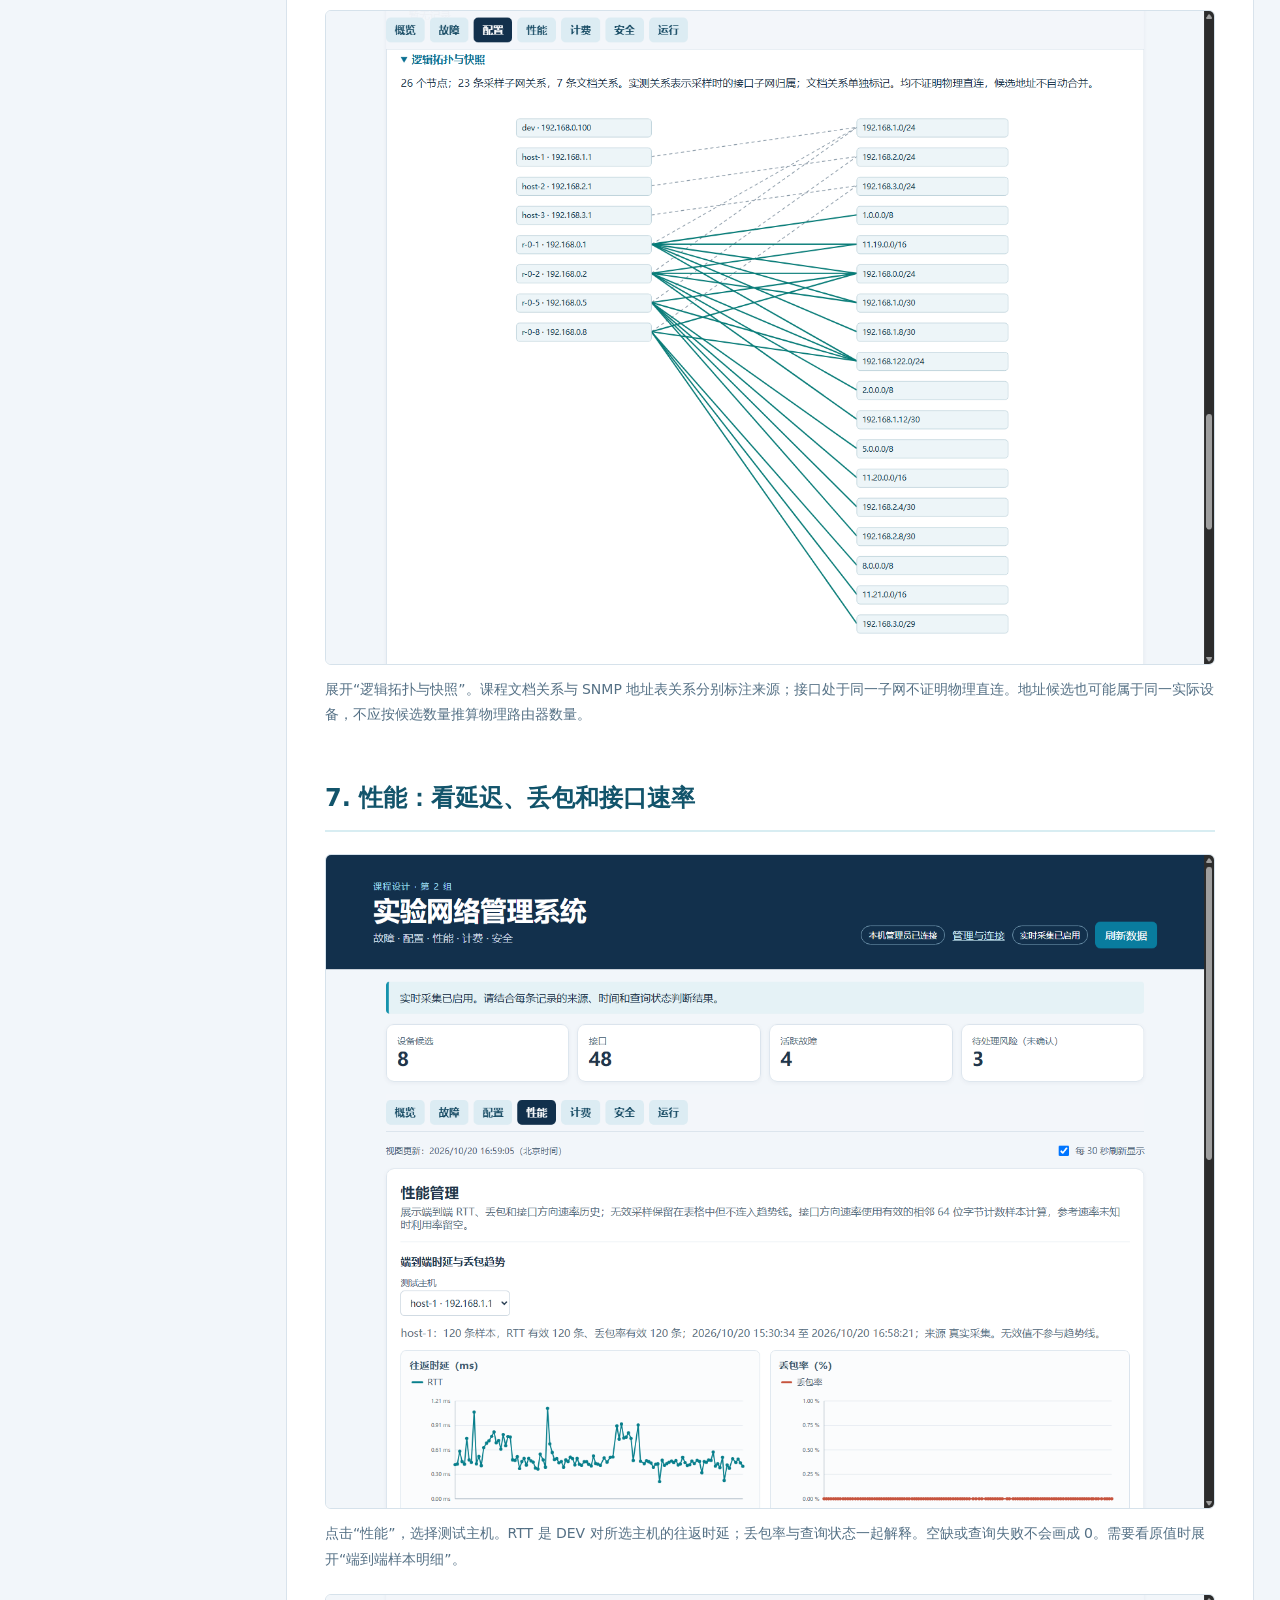
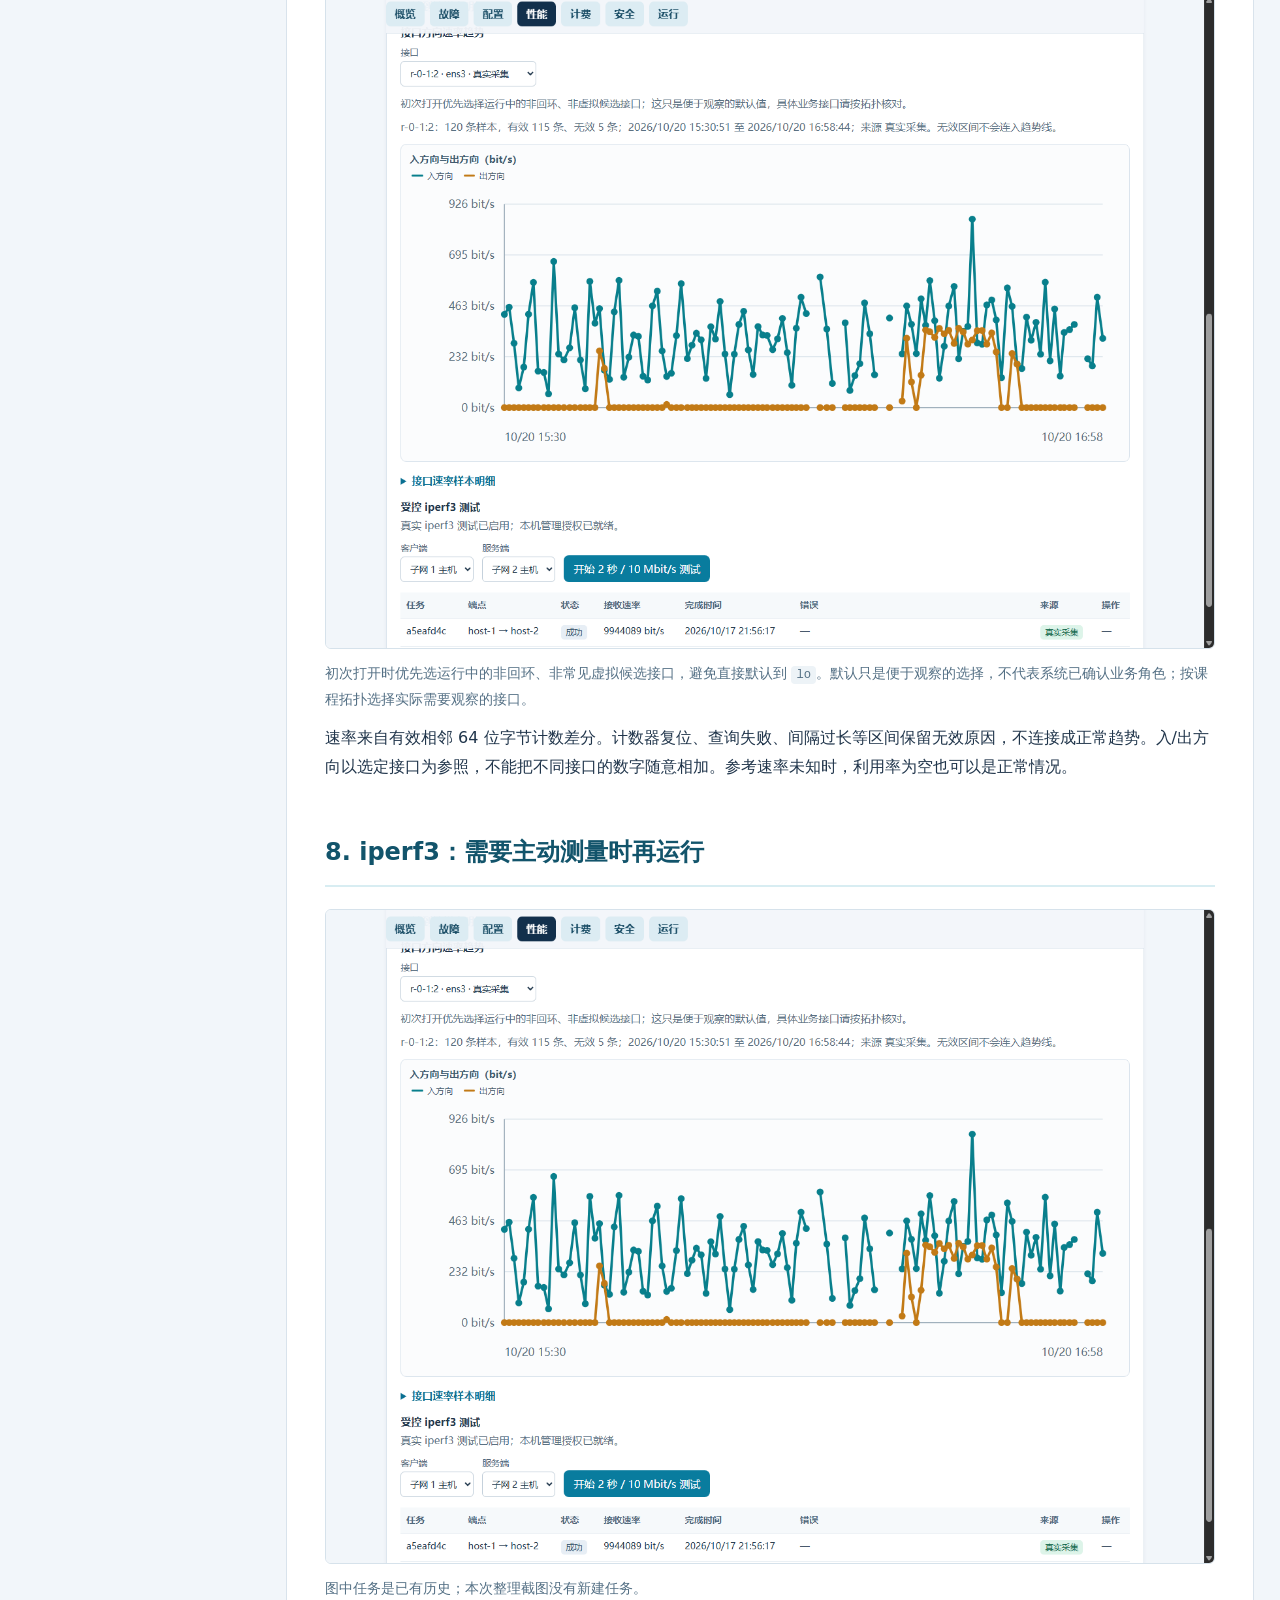
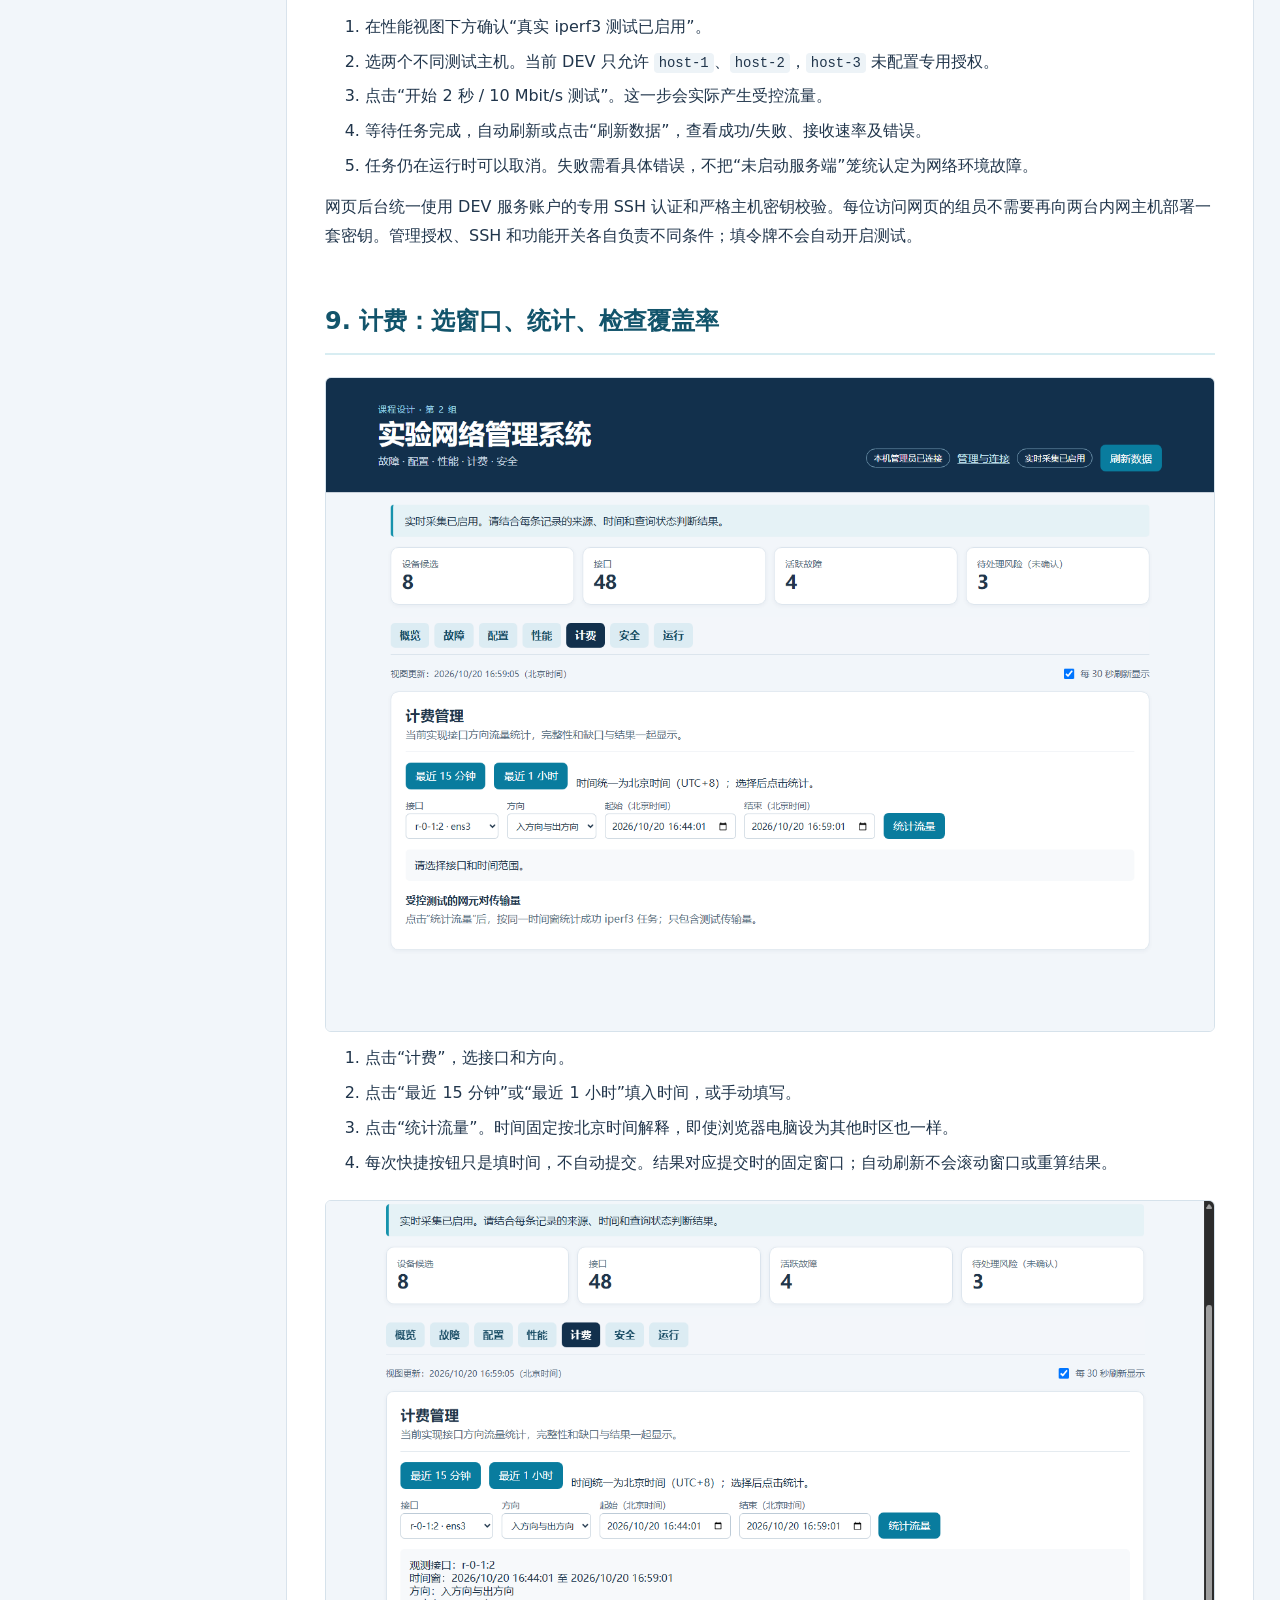
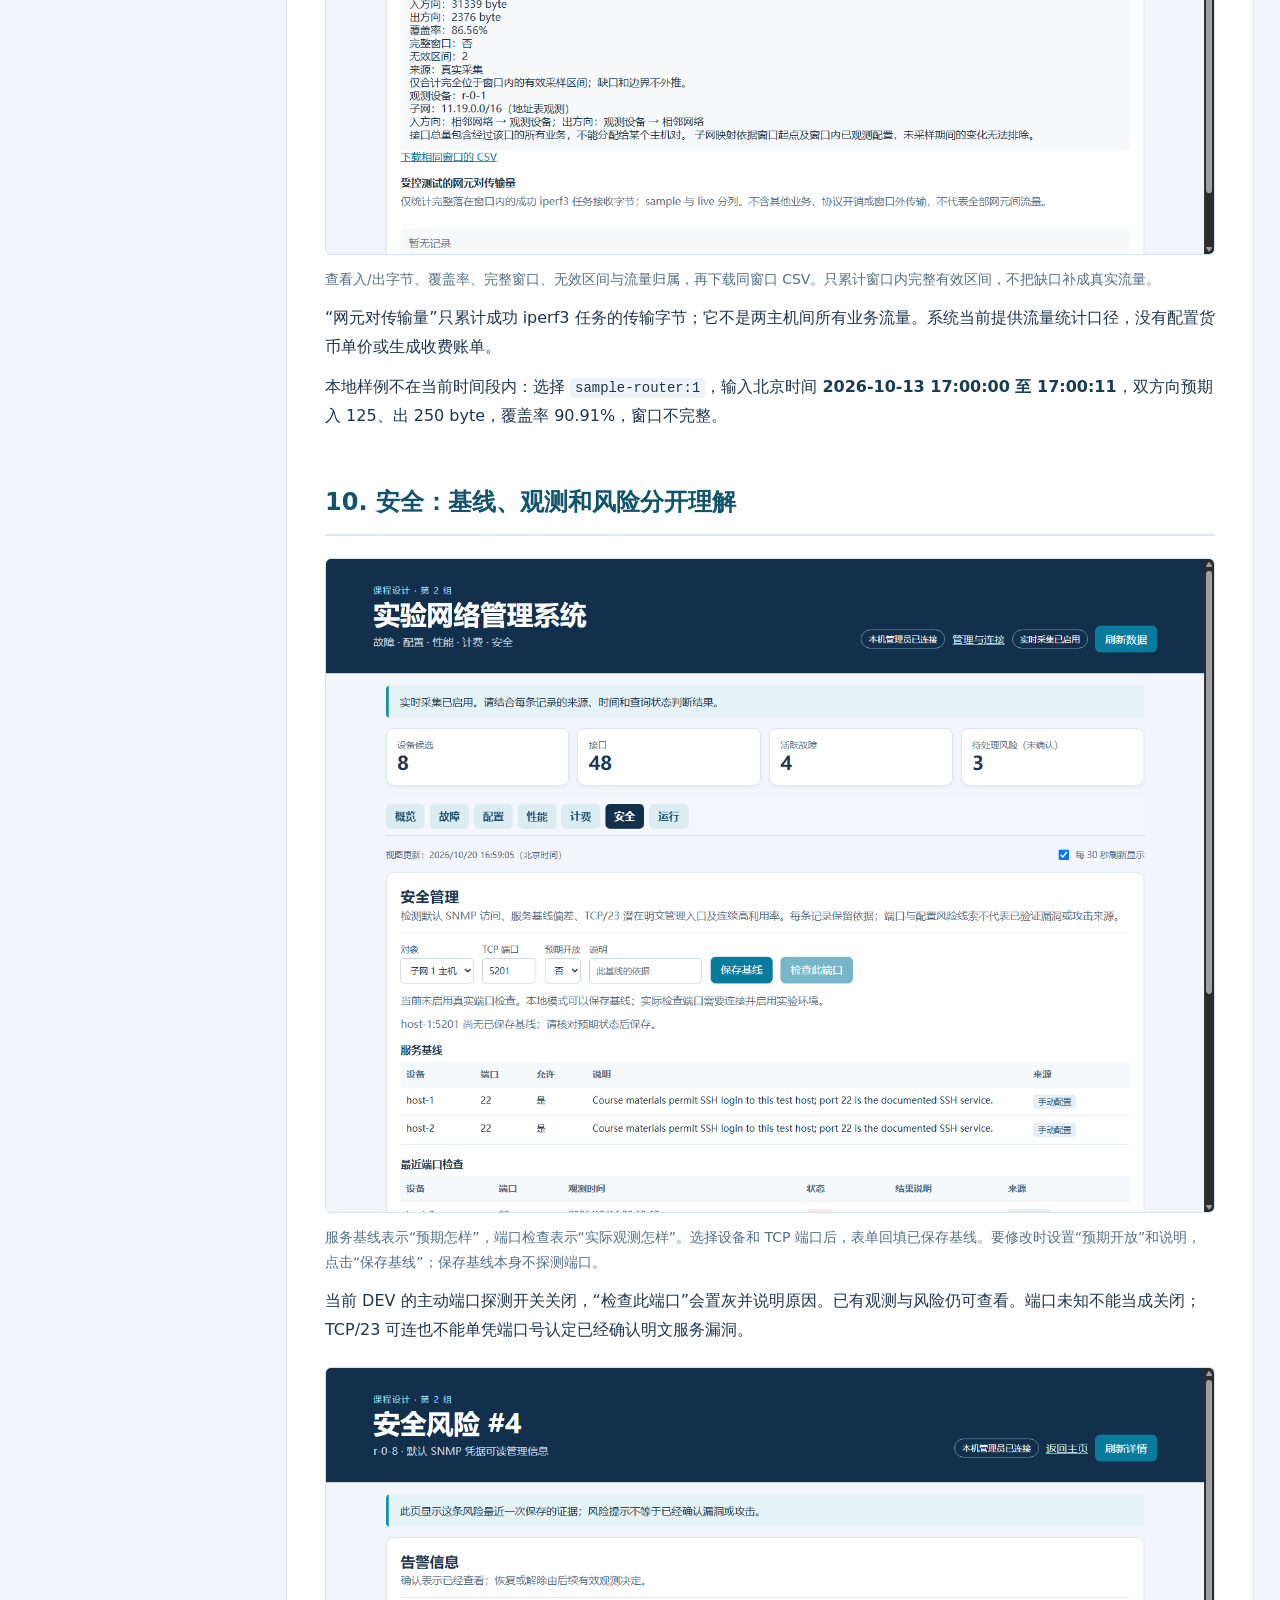
==== commit 60fd7b95: "Improve dashboard navigation, local authorization and one-click launch" ====
--- a/project/docs/图文使用教程.html
+++ b/project/docs/图文使用教程.html
@@ -24,691 +24,322 @@
 @media print{:root{background:#fff}}
 </style></head><body>
 <header class="toolbar"><span>第 2 组 · 网络管理系统 · 含实际浏览器截图</span><button onclick="window.print()">打印 / 保存 PDF</button></header>
-<div class="layout"><nav aria-label="教程目录"><strong>阅读目录</strong><a href="#section-1">1. 我们要做的是什么</a><a href="#section-2">2. 启动本地练习环境</a><a href="#section-3">3. 认识首页与管理令牌</a><a href="#section-4">4. 故障管理：发现异常并记录处理状态</a><a href="#section-5">5. 配置管理：认识对象、接口、路由和变化</a><a href="#section-6">6. 性能管理：延迟、丢包、速率和吞吐量</a><a href="#section-7">7. 计费管理：统计流量并导出报表</a><a href="#section-8">8. 安全管理：设定正常情况并检查风险</a><a href="#section-9">9. 常见提示和报错怎么处理</a><a href="#section-10">10. 一遍练习下来怎么判断通过</a><a href="#section-11">11. 常用词速查</a><a href="#section-12">12. live：真实环境的访问与启动</a><a href="#section-13">13. 新增 IP 探测、诊断与流量归属</a></nav><article><h1>网络管理系统图文使用教程</h1>
-<p>第 2 组课程设计 · 更新：2026-10-17（新增功能见第 13 节）</p>
-<p>本教程带你理解并操作现有网页。<strong>第 2～11 节用于本地练习，第 12 节完整说明真实 live 环境的访问、启动和采样。</strong></p>
-<p>图 1～16 来自实际运行的 local 本地交互模式，使用独立构造样例库；<code>sample</code> 数据不能作为实测结果。图 17～18 来自 10 月 15 日只读访问 DEV 的历史记录。图 19～22 展示 10 月 17 日新增功能的实际本地 sample 操作；图 23～26 来自当日新版 DEV 真实操作。全部截图按北京时间显示。</p>
-<p>阅读方式：直接阅读本文，或打开同目录的 <code>图文使用教程.html</code>、<code>图文使用教程.pdf</code>。HTML 内已嵌入全部图片，单独复制该文件也能阅读，点击截图可放大。</p>
-<h2 id="section-1">1. 我们要做的是什么</h2>
-<p>把自己当作机房管理员：你需要知道网络里有哪些设备、哪里出了问题、运行得快不快、用了多少流量、有没有值得关注的安全风险。</p>
-<p>系统把设备信息采集回来，保存历史并进行计算，最后通过网页供你查询和操作。正式实验时，后台应部署在老师提供的 DEV 主机上。</p>
-<table>
-<thead>
-<tr>
-<th>页面功能</th>
-<th>你要回答的问题</th>
-</tr>
-</thead>
-<tbody>
-<tr>
-<td>故障管理</td>
-<td>哪个对象出现异常？何时发生、何时恢复？</td>
-</tr>
-<tr>
-<td>配置管理</td>
-<td>有哪些设备、接口和路由？前后发生了什么变化？</td>
-</tr>
-<tr>
-<td>性能管理</td>
-<td>延迟、丢包和传输速率怎么样？</td>
-</tr>
-<tr>
-<td>计费管理</td>
-<td>指定接口在这段时间经过了多少流量？</td>
-</tr>
-<tr>
-<td>安全管理</td>
-<td>实际观测是否符合规定的正常状态？</td>
-</tr>
-</tbody>
-</table>
-<h2 id="section-2">2. 启动本地练习环境</h2>
-<h3>2.1 第一次安装</h3>
-<p>以下命令使用 Ubuntu WSL / Bash，从仓库根目录进入 <code>project</code>：</p>
+<div class="layout"><nav aria-label="教程目录"><strong>阅读目录</strong><a href="#section-1">1. 我们要做什么，先从哪里看</a><a href="#section-2">2. 先选真实环境还是本地练习</a><a href="#section-3">3. 授权、刷新和数据来源怎么看</a><a href="#section-4">4. 故障：从摘要进入证据页面</a><a href="#section-5">5. 配置：最新观测与历史分开看</a><a href="#section-6">6. 配置快照和逻辑拓扑</a><a href="#section-7">7. 性能：看延迟、丢包和接口速率</a><a href="#section-8">8. iperf3：需要主动测量时再运行</a><a href="#section-9">9. 计费：选窗口、统计、检查覆盖率</a><a href="#section-10">10. 安全：基线、观测和风险分开理解</a><a href="#section-11">11. 用本地样例检查五项功能</a><a href="#section-12">12. 其他电脑访问、自己启动 live 与常见问题</a><a href="#section-13">13. 手机查看与目前边界</a></nav><article><h1>网络管理系统图文使用教程</h1>
+<p>第 2 组课程设计 · 更新：2026-10-22（新增一键启动；页面截图拍摄于 10 月 20 日）</p>
+<p>本教程对应新版功能视图。<strong>全部截图为 2026-10-20 从本机入口只读访问 DEV 的实际页面</strong>；截图里的任务、告警和风险是数据库中已有记录，截图过程未触发新的吞吐量测试、端口检查或告警确认。数字会随后台采样变化。页面时间统一为北京时间（UTC+8），数据库保存 UTC。</p>
+<p>可以阅读本文，或打开同目录的 <a href="%E5%9B%BE%E6%96%87%E4%BD%BF%E7%94%A8%E6%95%99%E7%A8%8B.html">独立 HTML</a> / <a href="%E5%9B%BE%E6%96%87%E4%BD%BF%E7%94%A8%E6%95%99%E7%A8%8B.pdf">PDF</a>。HTML 已嵌入全部截图，可单独复制并离线阅读，点击图片可放大。操作速查见 <a href="%E4%BD%BF%E7%94%A8%E8%AF%B4%E6%98%8E.md">使用说明</a>。</p>
+<h2 id="section-1">1. 我们要做什么，先从哪里看</h2>
+<p>这个系统用于管理老师提供的实验网络：采集设备与接口信息，保存历史，计算网络性能与流量，发现异常并记录处理过程。</p>
+<p><img src="[data-uri]" alt="图 1：新版首页概览和六个功能入口" title="点击放大截图；按 Esc 关闭" /></p>
+<p>首页只保留概览和功能入口。点击顶部导航或卡片切换视图，浏览器后退也可以返回；切换功能不会清空本页已填写的表单。点击某条告警的详情链接才会进入另一张页面。</p>
+<table>
+<thead>
+<tr>
+<th>功能入口</th>
+<th>用来回答的问题</th>
+<th>首次建议操作</th>
+</tr>
+</thead>
+<tbody>
+<tr>
+<td>故障</td>
+<td>什么对象异常，证据是什么，是否恢复？</td>
+<td>看告警对象，点“查看详情”</td>
+</tr>
+<tr>
+<td>配置</td>
+<td>有哪些接口、地址、路由，配置发生什么变化？</td>
+<td>看最新地址和采样状态，再比较快照</td>
+</tr>
+<tr>
+<td>性能</td>
+<td>延迟、丢包、接口速率怎么样？</td>
+<td>选主机和接口看趋势</td>
+</tr>
+<tr>
+<td>计费</td>
+<td>指定时间经过接口的流量是多少？</td>
+<td>选时间窗并统计，检查覆盖率</td>
+</tr>
+<tr>
+<td>安全</td>
+<td>哪些观测偏离预期，哪些风险需要核查？</td>
+<td>看风险证据和服务基线</td>
+</tr>
+<tr>
+<td>运行</td>
+<td>如何授权，后台有没有在采集？</td>
+<td>看管理状态和最近采集记录</td>
+</tr>
+</tbody>
+</table>
+<p>“设备候选”不是物理设备数量。“活跃故障”不是业务中断数量。“待处理风险”只数未确认记录；概览另列出包含已确认记录的“未解除风险”。</p>
+<h2 id="section-2">2. 先选真实环境还是本地练习</h2>
+<h3>当前这台电脑访问真实 DEV</h3>
+<p><strong>推荐：在 Windows 文件资源管理器打开 <code>C:\Myfiles\Mycode\2026\计网管</code>，双击 <code>一键打开网络管理网页.cmd</code>。</strong> <code>大作业\project</code> 中的 <code>一键打开真实网页.cmd</code> 也可以使用。</p>
+<p>启动器会复用正常连接，或按现有 WARP 代理配置重新建立通路，检查管理员授权后自动打开浏览器。成功后可关闭启动窗口；重启电脑后再次双击即可，不需要另开 WSL 运行 Python。错误时窗口会保留提示，排障方法见 <a href="%E4%BD%BF%E7%94%A8%E8%AF%B4%E6%98%8E.md#%E4%B8%80%E9%94%AE%E6%89%93%E5%BC%80%E7%9C%9F%E5%AE%9E%E7%BD%91%E9%A1%B5">使用说明的一键启动章节</a>。本机连接文件和加密凭据是前置条件，其他电脑先按第 12 节配置。</p>
+<p>也可以沿用原来的手动方式：打开已配置的 WARP，在 PowerShell 执行：</p>
+<pre><code class="language-powershell">powershell.exe -NoProfile -ExecutionPolicy Bypass -File &quot;C:\Myfiles\Mycode\2026\计网管\大作业\project\deploy\start_windows_loopback_tunnel.ps1&quot; -UseCoursePassword -Detached
+</code></pre>
+<p>浏览器打开 <strong>http://127.0.0.1:8000/</strong>。这条脚本是维护者本机配置，不随公共仓库发布。它打开本机访问通路，Python 后台仍在 DEV 上运行。本机关闭网页或关机，不会停止 DEV 后台。其他电脑的方法见第 12 节。</p>
+<h3>本地样例练习</h3>
+<p>在 Ubuntu WSL / Bash 中，从仓库根目录进入 <code>project</code>（已经在该目录就不必再 <code>cd</code>）：</p>
 <pre><code class="language-bash">cd project
 python3 -m venv .venv
 source .venv/bin/activate
 python -m pip install -r requirements.txt
-</code></pre>
-<p>已经在 <code>project</code> 目录时省略第一行；已经安装依赖时直接启动即可。Windows 原生启动方法见项目 README。</p>
-<h3>2.2 启动可交互的样例服务</h3>
-<p>如果之前的服务还在运行，先在对应终端按 <code>Ctrl+C</code> 停止，再执行：</p>
-<pre><code class="language-bash">NMS_API_TOKEN=local-test-only python3 run.py --mode local --port 8001 --db data/tutorial-practice-v3.sqlite3
-</code></pre>
-<p>保持这个终端运行，在浏览器打开 <strong>http://127.0.0.1:8001/</strong>。若当前代码刚刚更新，按 <code>Ctrl+Shift+R</code> 重新加载页面。</p>
-<p>这里的 <code>local-test-only</code> 是本机练习用的示例令牌；<code>tutorial-practice-v3.sqlite3</code> 是独立练习库。练习中的确认和保存结果会保留。若想重新开始，可换成一个未使用过的库文件名，如 <code>data/tutorial-practice-round2.sqlite3</code>。</p>
-<h3>2.3 三种模式的用途</h3>
+NMS_API_TOKEN=local-test-only python3 run.py --mode local --port 8001
+</code></pre>
+<p>打开 <strong>http://127.0.0.1:8001/</strong>，保持终端运行，退出时按 <code>Ctrl+C</code>。<code>local-test-only</code> 仅为本地练习令牌。在“运行 → 管理令牌”输入这个值后，能确认样例告警、确认风险和保存基线；真实网络功能关闭。</p>
 <table>
 <thead>
 <tr>
 <th>模式</th>
-<th>能做什么</th>
-<th>真实网络操作</th>
+<th>数据和操作</th>
 </tr>
 </thead>
 <tbody>
 <tr>
 <td>demo</td>
-<td>查看预置样例、比较快照、统计流量和下载报表</td>
-<td>关闭</td>
+<td>构造样例，只读展示，管理写入关闭</td>
 </tr>
 <tr>
 <td>local</td>
-<td>在独立样例库中增加确认记录、修改服务基线</td>
-<td>关闭</td>
+<td>独立样例库，可确认记录和保存基线；不进行真实测量</td>
 </tr>
 <tr>
 <td>live</td>
-<td>按配置接入实验环境，查询和采集实际数据</td>
-<td>每项操作还需相应开关与前置条件</td>
-</tr>
-</tbody>
-</table>
-<p>填好管理令牌只解决操作身份校验，不会自动开启采集、端口探测或 iperf3。</p>
-<h2 id="section-3">3. 认识首页与管理令牌</h2>
-<h3>3.1 首页怎么看</h3>
-<p><img src="[data-uri]" alt="图 1：首页概览、运行状态和功能导航" title="点击放大截图；按 Esc 关闭" /></p>
-<p>图 1：顶部是运行状态、数据刷新和五项功能入口。</p>
+<td>不载入样例，依赖实验网连通性、SNMP 和各项功能开关</td>
+</tr>
+</tbody>
+</table>
+<p>8000 和 8001 的区别来自它们连接的服务与启动配置，端口号本身不决定真假。本机 8000 目前连接 DEV，8001 用于本地练习。</p>
+<h2 id="section-3">3. 授权、刷新和数据来源怎么看</h2>
+<p><img src="[data-uri]